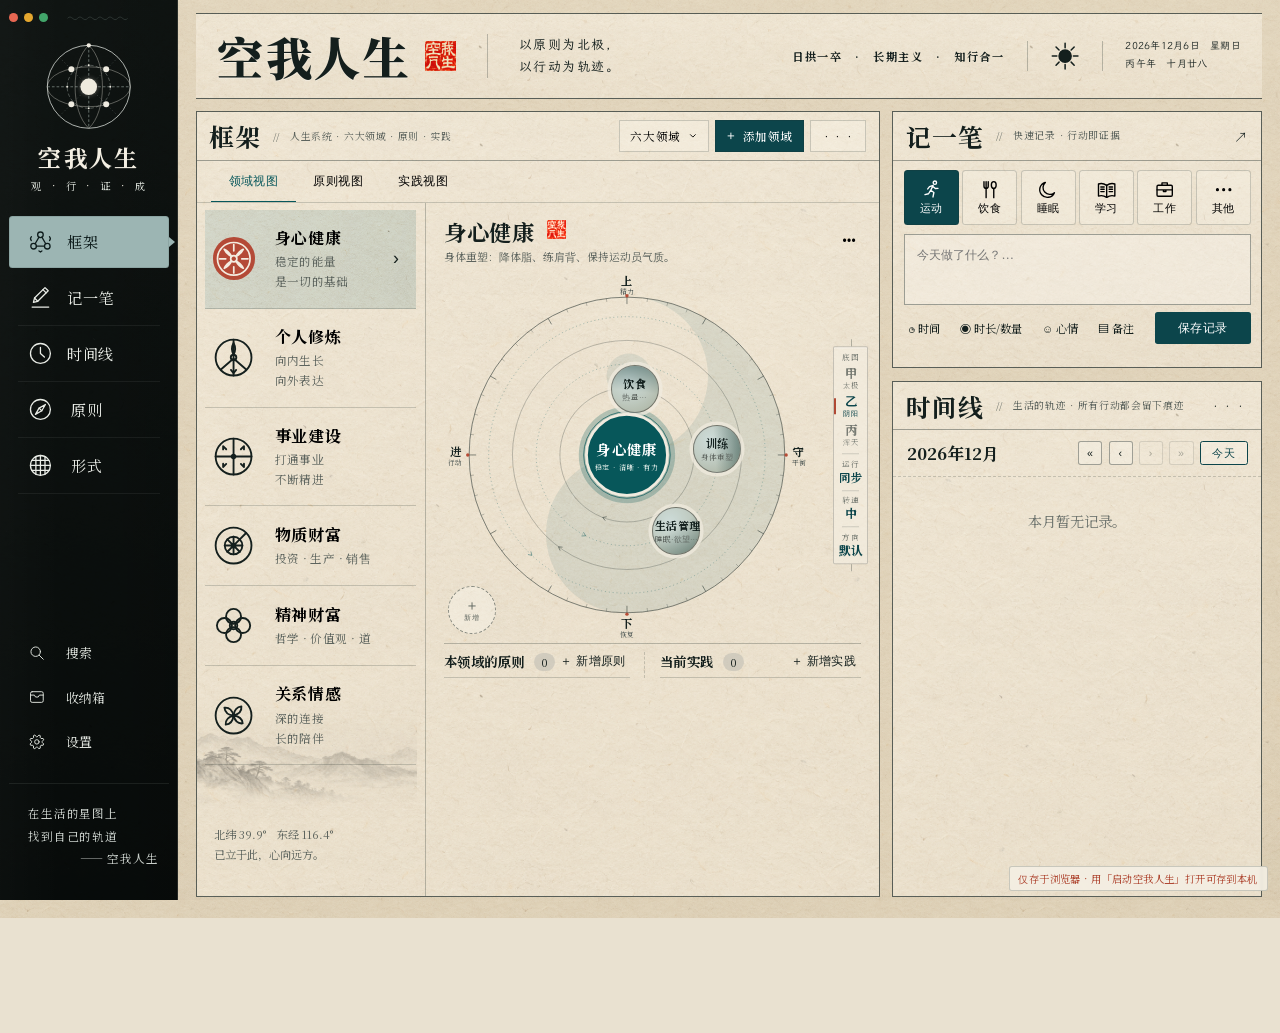
==== index.html @ 71cbc5db "Compass: precise drag (readout, fine mode, step snap, alignment magnet, keyboard nudge)" ====
<!doctype html><html lang="zh-CN"><head><meta charset="utf-8"><script>(function(){var d=document.documentElement,q=(location.search.match(/[?&]paper=([a-z]+)/)||[])[1],v;try{v=q||localStorage.getItem("kongwo-paper")}catch(e){}d.dataset.paper=v||"warm";d.classList.add("compass-boot");setTimeout(function(){d.classList.remove("compass-boot")},3000)})()</script><meta name="viewport" content="width=device-width,initial-scale=1"><title>空我人生</title><link rel="icon" type="image/png" sizes="256x256" href="assets/visual/favicon.png"><link rel="icon" type="image/png" sizes="32x32" href="assets/visual/favicon-32.png">
<link rel="icon" type="image/png" sizes="48x48" href="assets/visual/favicon-48.png"><link rel="apple-touch-icon" sizes="180x180" href="assets/visual/favicon-180.png"><link rel="stylesheet" href="assets/style.css?v=20261016f"><link rel="stylesheet" href="assets/interactions.css?v=20261016f"><link rel="stylesheet" href="assets/asset-theme.css?v=20261016f"><link rel="stylesheet" href="assets/polish.css?v=20261016f"><link rel="stylesheet" href="assets/cards.css?v=20261016f"><link rel="stylesheet" href="assets/orbit.css?v=20261017l"></head><body>
<aside class="sidebar">
  <div class="traffic"><i></i><i></i><i></i><svg class="top-knot" viewBox="0 0 90 12" aria-hidden="true"><path d="M2 6c5-6 8 6 13 0s8 6 13 0 8 6 13 0 8 6 13 0 8 6 13 0 8 6 13 0"/></svg></div>
  <svg class="brand-orbit" viewBox="0 0 120 120" aria-label="空我人生星图"><circle class="outer" cx="60" cy="60" r="50"/><path class="axes" d="M60 10v100M10 60h100"/><path class="spokes" d="M24.6 24.6l70.8 70.8M95.4 24.6l-70.8 70.8"/><path class="lens" d="M60 10C38 30 38 90 60 110M60 10c22 20 22 80 0 100"/><ellipse class="lens" cx="60" cy="60" rx="50" ry="24"/><circle class="orbit-mid" cx="60" cy="60" r="26"/><g class="stars"><circle cx="60" cy="10" r="2.6"/><circle cx="39" cy="39" r="3.6"/><circle cx="81" cy="39" r="3.6"/><circle cx="39" cy="81" r="3.6"/><circle cx="81" cy="81" r="3.6"/><circle cx="60" cy="34" r="1.1"/><circle cx="60" cy="86" r="1.1"/><circle cx="34" cy="60" r="1.1"/><circle cx="86" cy="60" r="1.1"/></g><circle class="core" cx="60" cy="60" r="10"/></svg><h1>空我人生</h1><p class="brand-sub"><span>观</span><i>·</i><span>行</span><i>·</i><span>证</span><i>·</i><span>成</span></p>
  <nav><button class="on" data-jump="framework"><b>☼</b>框架</button><button data-jump="log"><b>〆</b>记一笔</button><button data-jump="timeline"><b>◷</b>时间线</button><button data-jump="principles"><b>◈</b>原则</button><button data-jump="practices"><b>⊕</b>形式</button></nav>
  <div class="side-tools"><button>搜索</button><button>收纳箱</button><button>设置</button></div>
  <svg class="mountains" viewBox="0 0 180 90" aria-hidden="true"><path d="M4 74 24 52l10 10 25-40 18 29 9-11 18 26 11-10 21 18M0 78c28-9 50-8 79-2s58-4 101-1"/><path d="m47 41 12-19 6 10m45 33 5-9 8 10"/></svg>
  <blockquote>在生活的星图上<br>找到自己的轨道<br><span>—— 空我人生</span></blockquote>
</aside>
<div class="app">
  <header class="masthead"><div class="title"><span class="title-text">空我人生</span><span class="seal" aria-label="空我人生印章">人生<br>空我</span></div><div class="motto">以原则为北极，<br>以行动为轨迹。</div><div class="credo">日拱一卒　·　长期主义　·　知行合一</div><div class="sun" role="button" tabindex="0" aria-label="切换纸面" title="切换纸面"><svg viewBox="0 0 40 40" aria-hidden="true"><circle cx="20" cy="20" r="8"/><path d="M20 3v6M20 31v6M3 20h6M31 20h6M8 8l4 4M28 28l4 4M32 8l-4 4M12 28l-4 4"/></svg></div><div class="calendar" id="calendar"></div></header>
  <div class="workspace">
    <main class="framework panel" id="framework">
      <header class="panel-title"><h2>框架</h2><span>//　人生系统 · 六大领域 · 原则 · 实践</span><div class="panel-actions"><button><span id="domainFilter">六大领域</span><svg class="line-icon caret-icon" viewBox="0 0 24 24" aria-hidden="true"><path d="m6 9 6 6 6-6"/></svg></button><button class="primary"><svg class="line-icon plus-icon" viewBox="0 0 24 24" aria-hidden="true"><path d="M12 5v14M5 12h14"/></svg>添加领域</button><button>•••</button></div></header>
      <div class="tabs"><button class="on">领域视图</button><button data-tab="principles">原则视图</button><button data-tab="practices">实践视图</button></div>
      <div class="framework-body">
        <aside class="domains" id="domains"></aside>
        <section class="domain-detail"><div class="domain-heading"><div><h3 id="domainTitle">身心健康 <span class="seal seal-inline" aria-label="空我人生印章"></span></h3><p id="domainDesc">保持身心的稳定与活力，成为长期行动的基础。</p></div><button>•••</button></div>
          <div class="life-map" id="lifeMap"><svg class="instrument-lines" viewBox="0 0 435 435" aria-hidden="true"><g class="rings"><path class="outer" d="M234.5 30.27A188 188 0 0 1 234.5 404.73M200.5 404.73A188 188 0 0 1 200.5 30.27"/><circle class="dot-ring" cx="217.5" cy="217.5" r="156"/><circle class="node-ring" cx="217.5" cy="217.5" r="119"/><circle class="inner-dots" cx="217.5" cy="217.5" r="79"/></g><g class="guides"><path class="diag" d="M422.3 74.1L340.4 131.5M12.7 74.1L94.6 131.5M12.7 360.9L94.6 303.5M422.3 360.9L340.4 303.5"/><path class="frame" d="M27.5 140.5H67.5M367.5 140.5H407.5M27.5 294.5H67.5M367.5 294.5H407.5M27.5 111.5V323.5M407.5 111.5V323.5"/><path class="axis-h" d="M29.5 217.5H142.5M292.5 217.5H405.5"/><path class="axis-v" d="M217.5 -4.5V17.5M217.5 417.5V439.5M217.5 53.5V63.5M217.5 371.5V381.5M217.5 133.5V142.5M217.5 292.5V301.5"/><path class="spoke" d="M281.6 180.5L290.2 175.5M153.4 180.5L144.8 175.5M153.4 254.5L144.8 259.5M281.6 254.5L290.2 259.5"/></g><g class="marks"><path d="M217.5 53.3l3.2 3.2 -3.2 3.2 -3.2 -3.2Z"/><path d="M217.5 375.3l3.2 3.2 -3.2 3.2 -3.2 -3.2Z"/><path d="M133.5 213.9l3.6 3.6 -3.6 3.6 -3.6 -3.6Z"/><path d="M301.5 213.9l3.6 3.6 -3.6 3.6 -3.6 -3.6Z"/><circle cx="49.5" cy="217.5" r="2.1"/><circle cx="385.5" cy="217.5" r="2.1"/><circle cx="217.5" cy="133.5" r="1.9"/><circle cx="217.5" cy="301.5" r="1.9"/><circle cx="291.1" cy="175.0" r="1.8"/><circle cx="143.9" cy="175.0" r="1.8"/><circle cx="143.9" cy="260.0" r="1.8"/><circle cx="291.1" cy="260.0" r="1.8"/></g><g class="marks-light"><path d="M217.5 142.9l3.6 3.6 -3.6 3.6 -3.6 -3.6Z"/><path d="M217.5 284.9l3.6 3.6 -3.6 3.6 -3.6 -3.6Z"/><path d="M146.5 213.9l3.6 3.6 -3.6 3.6 -3.6 -3.6Z"/><path d="M288.5 213.9l3.6 3.6 -3.6 3.6 -3.6 -3.6Z"/></g><g class="marks-red"><circle cx="29.5" cy="217.5" r="2.7"/><circle cx="405.5" cy="217.5" r="2.7"/><circle cx="217.5" cy="64.5" r="2.4"/><circle cx="217.5" cy="370.5" r="2.4"/><circle cx="354.3" cy="121.7" r="2.7"/><circle cx="80.7" cy="121.7" r="2.7"/><circle cx="80.7" cy="313.3" r="2.7"/><circle cx="354.3" cy="313.3" r="2.7"/></g></svg><div class="map-center"><svg viewBox="0 0 200 92" aria-hidden="true"><path d="M103 6 87 26 58 62"/><path d="M103 6 120 27 148 58"/><path d="M87 26 93 20.5 98 26 103 20 108 26 113 20.5 120 27"/><path d="M92 34 84 45M97 41 88 53M101 48 93 58M95 27 89 35" opacity=".55"/><path d="M112 36 119 47M108 28 114 36" opacity=".4"/><path d="M48 38 28 62M48 38 68 62"/><path d="M41 48 45.5 44.5 50 48 54.5 44.5 59 48" opacity=".8"/><path d="M45 52 36 62" opacity=".5"/><path d="M152 34 134 62M152 34 174 60"/><path d="M145 44 149.5 40.5 154 44 158.5 40.5 163 44" opacity=".8"/><path d="M158 48 167 58" opacity=".5"/><path d="M12 63c30-6 60-6 91-3s64 3 85-2" opacity=".85"/><path d="M30 72c35-4 105-4 140 0" opacity=".55"/><path d="M48 80c30-3 74-3 104 0" opacity=".35"/></svg><b id="mapCenter">身心健康</b><small>稳定 · 清晰 · 有力</small></div><i class="dir north">上<small>精力</small></i><i class="dir east">守<small>平衡</small></i><i class="dir south">下<small>恢复</small></i><i class="dir west">进<small>行动</small></i><div id="mapNodes"></div></div>
          <div class="lists"><section id="principles"><header><h4>本领域的原则 <i>3</i></h4><button>＋ 新增原则</button></header><ol id="principleList"></ol></section><section id="practices"><header><h4>当前实践 <i>4</i></h4><button>＋ 新增实践</button></header><ol id="practiceList"></ol></section></div>
        </section>
      </div>
    </main>
    <aside class="rightcol">
      <section class="quick panel" id="log"><header class="panel-title"><h2>记一笔</h2><span>//　快速记录 · 行动即证据</span><button>↗</button></header><div class="activity-picks" id="activityPicks"></div><textarea id="quickText" placeholder="今天做了什么？…"></textarea><div class="meta-row"><span>◷ 时间</span><span>◉ 时长/数量</span><span>☺ 心情</span><span>▤ 备注</span><button id="saveRecord">保存记录</button></div><div class="saved" id="saved"></div></section>
      <section class="timeline panel" id="timeline"><header class="panel-title"><h2>时间线</h2><span>//　生活的轨迹 · 所有行动都会留下痕迹</span><button>•••</button></header><div class="month"><b></b><div class="month-nav"><button class="month-prev" title="上个月">«</button><button class="day-prev" title="前一天">‹</button><button class="day-next" title="后一天">›</button><button class="month-next" title="下个月">»</button><button class="month-today">今天</button></div></div><div class="timeline-list" id="timelineList"></div></section>
    </aside>
  </div>
</div><script src="assets/local-store.js?v=20261016f"></script><script src="assets/framework-seed.js?v=20261016f"></script><script src="assets/app.js?v=20261017h"></script><script src="assets/cards.js?v=20261016f"></script><script src="assets/orbit.js?v=20261017l"></script></body></html>
---- assets/style.css ----
:root{--paper:#f1ede2;--ink:#12201f;--muted:#6e746e;--line:rgba(18,32,31,.25);--teal:#07575b;--red:#b64c37;--side:#101b1b;--serif:"Songti SC","STSong","SimSun",serif;--body:"FangSong","STFangsong","Noto Serif SC",serif;--ui:"PingFang SC","Microsoft YaHei",sans-serif}*{box-sizing:border-box}html{background:var(--paper);scroll-behavior:smooth}body{margin:0;color:var(--ink);font-family:var(--body);background-color:var(--paper);background-image:radial-gradient(rgba(25,38,35,.13) .5px,transparent .7px);background-size:5px 5px}body:after{content:"";position:fixed;inset:0;pointer-events:none;opacity:.12;background:url("data:image/svg+xml,%3Csvg xmlns='http://www.w3.org/2000/svg' width='120' height='120'%3E%3Cfilter id='n'%3E%3CfeTurbulence baseFrequency='.85' numOctaves='3'/%3E%3C/filter%3E%3Crect width='100%25' height='100%25' filter='url(%23n)' opacity='.2'/%3E%3C/svg%3E")}.sidebar{position:fixed;inset:0 auto 0 0;width:200px;background:var(--side);color:#f4efe3;padding:12px 10px;z-index:10}.traffic{display:flex;gap:8px;align-items:center;height:22px}.traffic i{width:12px;height:12px;border-radius:50%;background:#e76752}.traffic i:nth-child(2){background:#e5a72f}.traffic i:nth-child(3){background:#42a56a}.traffic span{margin-left:12px;color:#53615e}.brand-orbit{width:108px;height:108px;border:1px solid #bec7c2;border-radius:50%;margin:18px auto 8px;position:relative;background:repeating-radial-gradient(circle,transparent 0 16px,rgba(255,255,255,.2) 17px 18px)}.brand-orbit:before,.brand-orbit:after{content:"";position:absolute;background:#aeb9b4}.brand-orbit:before{width:1px;top:-7px;bottom:-7px;left:50%}.brand-orbit:after{height:1px;left:-7px;right:-7px;top:50%}.brand-orbit span{position:absolute;width:12px;height:12px;border-radius:50%;background:#f1ede2;left:48px;top:48px}.sidebar h1{text-align:center;margin:9px 0 0;font:600 26px var(--serif);letter-spacing:.12em}.brand-sub{text-align:center;margin:3px 0 26px;color:#b9c2be;letter-spacing:.35em}.sidebar nav button,.side-tools button{width:100%;border:0;color:#e1e6e2;background:transparent;text-align:left;font:14px var(--ui);padding:13px 20px;display:flex;align-items:center;gap:15px}.sidebar nav button b{font-size:23px;font-weight:400}.sidebar nav button.on{color:#10201f;background:#cbdeda;border-left:3px solid var(--red)}.side-tools{margin-top:18px;border-top:1px solid rgba(255,255,255,.1);padding-top:12px}.side-tools button{padding:9px 20px;color:#ccd3cf}.mountains{position:absolute;left:13px;bottom:77px;width:174px;stroke:#71807b;stroke-width:1;fill:none;opacity:.52}.sidebar blockquote{position:absolute;bottom:13px;left:28px;margin:0;font-size:11px;line-height:1.8;color:#a9b5b0;letter-spacing:.1em}.sidebar blockquote span{display:block;text-align:right}.app{margin-left:200px;padding:15px 18px}.masthead{height:96px;border:1px solid var(--line);border-width:1px 0;display:flex;align-items:center;padding:0 24px}.title{font:600 52px var(--serif);letter-spacing:.07em;white-space:nowrap}.seal,.mini-seal{display:inline-block;border:2px solid var(--red);color:var(--red);font:9px/1.05 var(--serif);padding:4px;vertical-align:10px;letter-spacing:0}.motto{margin-left:35px;padding-left:35px;border-left:1px solid var(--line);font-size:15px;line-height:1.65;letter-spacing:.1em}.credo{margin-left:auto;font-size:13px;letter-spacing:.12em}.sun{font-size:30px;margin:0 25px;padding:0 25px;border-left:1px solid var(--line);border-right:1px solid var(--line)}.calendar{font-size:11px;line-height:1.8}.workspace{display:grid;grid-template-columns:minmax(650px,2.1fr) minmax(330px,.92fr);gap:14px;margin-top:14px}.panel{border:1px solid var(--line);background:rgba(247,243,233,.54)}.panel-title{height:55px;padding:8px 14px;display:flex;align-items:center;border-bottom:1px solid var(--line)}.panel-title h2{margin:0;font:600 28px var(--serif)}.panel-title span{margin-left:13px;font-size:11px;color:var(--muted);letter-spacing:.07em}.panel-actions{margin-left:auto;display:flex;gap:7px}.panel button{font-family:var(--ui);cursor:pointer}.panel-actions button,.panel-title>button{padding:8px 11px;border:1px solid var(--line);background:transparent}.panel-actions .primary{background:var(--teal);color:white}.tabs{height:47px;border-bottom:1px solid var(--line);display:flex;align-items:end;padding-left:16px}.tabs button{padding:12px 20px;border:0;border-bottom:2px solid transparent;background:transparent}.tabs button.on{color:var(--teal);border-color:var(--teal)}.framework-body{display:grid;grid-template-columns:245px 1fr;min-height:780px}.domains{border-right:1px solid var(--line);padding:6px 10px;position:relative}.domain{width:100%;display:grid;grid-template-columns:47px 1fr 15px;gap:9px;align-items:center;padding:13px 6px;border:0;border-bottom:1px solid var(--line);background:transparent;text-align:left}.domain:hover{background:rgba(7,87,91,.05)}.domain.on{background:#d4e3df}.domain>span{width:43px;height:43px;border:1px solid var(--ink);border-radius:50%;display:grid;place-items:center;font-size:22px}.domain.on>span{background:var(--red);color:white;border-color:var(--red)}.domain b{display:block;font:600 17px var(--body)}.domain small{display:block;margin-top:2px;color:var(--muted);line-height:1.35}.domain em{font-size:22px;font-style:normal}.domain-mountain{position:absolute;left:10px;bottom:55px;width:220px;fill:none;stroke:#81908a;stroke-width:1;opacity:.38}.coordinates{position:absolute;bottom:10px;left:18px;color:var(--muted);font-size:10px;line-height:1.7}.domain-detail{padding:13px 20px}.domain-heading{display:flex;justify-content:space-between}.domain-heading h3{margin:0;font:600 25px var(--serif)}.domain-heading p{margin:3px 0;color:var(--muted);font-size:12px}.domain-heading>button{border:0;background:transparent}.life-map{width:min(435px,90%);aspect-ratio:1;margin:5px auto;position:relative}.ring{position:absolute;left:50%;top:50%;transform:translate(-50%,-50%);border:1px solid var(--line);border-radius:50%}.r1{width:40%;height:40%}.r2{width:67%;height:67%}.r3{width:91%;height:91%}.cross{position:absolute;left:50%;top:50%;transform:translate(-50%,-50%);background:var(--line)}.cross.x{width:105%;height:1px}.cross.y{height:105%;width:1px}.map-center{position:absolute;left:33%;top:33%;width:34%;height:34%;border-radius:50%;background:var(--teal);color:white;display:flex;flex-direction:column;align-items:center;justify-content:center;box-shadow:0 0 0 5px var(--paper),0 0 0 6px var(--teal)}.map-center svg{width:70%;height:34px;stroke:#e7e1d5;fill:none}.map-center b{font-size:17px}.map-center small{font-size:9px}.map-node{position:absolute;width:76px;height:76px;margin:-38px;border:1px solid var(--ink);border-radius:50%;background:var(--paper);z-index:2}.map-node b,.map-node small{display:block}.map-node small{font-size:9px;color:var(--muted)}.n0{left:50%;top:17%}.n1{left:82%;top:50%}.n2{left:50%;top:83%}.n3{left:18%;top:50%}.n4{left:27%;top:27%}.n5{left:73%;top:73%}.dir{position:absolute;font-style:normal;font-size:11px;text-align:center}.dir small{display:block;font-size:8px;color:var(--muted)}.north{left:49%;top:1%}.east{right:0;top:48%}.south{left:49%;bottom:0}.west{left:0;top:48%}.lists{display:grid;grid-template-columns:1fr 1fr;gap:20px;border-top:1px solid var(--line);padding-top:9px}.lists section header{display:flex;justify-content:space-between;border-bottom:1px solid var(--line);padding-bottom:7px}.lists h4{margin:0;font-size:13px}.lists h4 i{font:normal 10px var(--ui);background:#ded9cd;border-radius:50%;padding:3px 6px}.lists header button{border:0;background:transparent;color:var(--teal);font-size:10px}.lists ol{list-style:none;margin:0;padding:0}.lists li{display:grid;grid-template-columns:24px 1fr 18px;gap:7px;padding:7px 0;border-bottom:1px dotted var(--line)}.lists li>span{width:20px;height:20px;border-radius:50%;background:var(--teal);color:white;display:grid;place-items:center;font:9px var(--ui)}.lists li b{font-size:11px}.lists li small{display:block;color:var(--muted);font-size:9px}.lists li em{font-style:normal;color:var(--muted)}.lists label input{display:none}.lists label i{display:block;width:19px;height:19px;border:1px solid var(--ink)}.lists label input:checked+i{background:var(--teal)}.lists label input:checked+i:after{content:'✓';display:block;color:white;text-align:center;font:12px var(--ui)}.rightcol{display:grid;grid-template-rows:auto 1fr;gap:14px}.quick{padding-bottom:12px}.activity-picks{display:grid;grid-template-columns:repeat(6,1fr);padding:10px 12px;gap:4px}.activity-picks button{height:58px;border:1px solid var(--line);background:transparent}.activity-picks button b,.activity-picks button span{display:block}.activity-picks button b{font-size:20px}.activity-picks button span{font-size:11px}.activity-picks button.on{background:var(--teal);color:white}.quick textarea{display:block;width:calc(100% - 24px);height:76px;margin:0 12px;padding:12px;border:1px solid var(--line);background:transparent;resize:none;font-family:var(--body)}.meta-row{display:flex;align-items:center;gap:10px;padding:8px 12px 0;font-size:10px}.meta-row button{margin-left:auto;padding:10px 18px;border:0;background:var(--teal);color:white}.saved{text-align:right;padding:3px 14px;color:var(--teal);font-size:10px;height:14px}.month{display:flex;justify-content:space-between;padding:13px 15px;border-bottom:1px solid var(--line)}.month b{font-size:18px}.month span{font-size:11px}.timeline-list{padding:3px 12px}.timeline-list article{display:grid;grid-template-columns:55px 14px 28px 1fr 20px;gap:6px;align-items:start;min-height:61px;position:relative}.timeline-list time b,.timeline-list time small{display:block}.timeline-list time{font-size:10px;padding-top:10px}.timeline-list article>i{width:7px;height:7px;border-radius:50%;background:var(--teal);margin-top:15px;position:relative}.timeline-list article>i:after{content:"";position:absolute;left:3px;top:7px;width:1px;height:54px;background:var(--teal)}.timeline-list article:last-child>i:after{display:none}.evt-icon{margin-top:7px;border:1px solid var(--line);padding:5px;text-align:center}.timeline-list article div{padding-top:8px}.timeline-list article div b{font-size:11px}.timeline-list article p{margin:3px 0;color:var(--muted);font-size:9px}.timeline-list article>button{border:0;background:transparent;margin-top:8px}.mini-seal{font-size:8px;vertical-align:4px;padding:3px}
@media(max-width:1100px){.masthead .credo,.masthead .sun{display:none}.workspace{grid-template-columns:1fr}.rightcol{grid-template-columns:1fr 1fr;grid-template-rows:auto}}
@media(max-width:760px){.sidebar{left:8px;right:8px;top:auto;bottom:7px;width:auto;height:63px;display:flex;padding:5px}.sidebar>*:not(nav){display:none}.sidebar nav{display:flex;width:100%}.sidebar nav button{display:none}.sidebar nav button:nth-child(-n+3){display:flex;flex:1;justify-content:center;flex-direction:column;gap:1px;padding:3px;border-left:0;border-bottom:3px solid transparent}.sidebar nav button.on{border-bottom-color:var(--red)}.sidebar nav button b{font-size:16px}.app{margin:0;padding:8px 10px 82px}.masthead{height:72px;padding:0 8px}.title{font-size:35px}.motto,.calendar{display:none}.workspace{display:block}.framework-body{display:block}.domains{display:flex;overflow:auto;border-right:0;border-bottom:1px solid var(--line);padding:6px}.domain{min-width:150px;grid-template-columns:36px 1fr}.domain>span{width:32px;height:32px}.domain em,.domain-mountain,.coordinates{display:none}.domain-detail{padding:12px}.life-map{width:min(360px,94%)}.map-node{width:62px;height:62px;margin:-31px;font-size:10px}.lists{grid-template-columns:1fr}.rightcol{display:block}.rightcol .panel{margin-top:12px}.activity-picks{grid-template-columns:repeat(3,1fr)}.panel-actions{display:none}.panel-title span{display:none}}
@media(prefers-reduced-motion:reduce){*{scroll-behavior:auto!important;transition:none!important}}

/* Desktop-only fidelity mode. Narrow panels scroll; they never become mobile UI. */
html,body{min-width:1440px}
.sidebar{display:block;position:fixed;inset:0 auto 0 0;width:200px;height:auto;padding:12px 10px}
.sidebar>*:not(nav){display:block}.sidebar .traffic{display:flex}.sidebar nav{display:block;width:auto}.sidebar nav button,.sidebar nav button:nth-child(-n+3){display:flex;width:100%;justify-content:flex-start;flex-direction:row;gap:15px;padding:13px 20px;border-left:0;border-bottom:0}.sidebar nav button.on{border-left:3px solid var(--red);border-bottom:0}.sidebar nav button b{font-size:23px}.sidebar .side-tools{display:block}
.app{margin-left:200px;padding:15px 18px 24px}.masthead{height:96px;padding:0 24px}.title{font-size:52px}.motto,.calendar,.credo,.sun{display:block}.workspace{display:grid;grid-template-columns:minmax(650px,2.1fr) minmax(330px,.92fr);gap:14px}.framework-body{display:grid;grid-template-columns:245px 1fr}.domains{display:block;overflow:visible;border-right:1px solid var(--line);border-bottom:0;padding:6px 10px}.domain{min-width:0;width:100%;grid-template-columns:47px 1fr 15px;padding:13px 6px}.domain>span{width:43px;height:43px}.domain em,.domain-mountain,.coordinates{display:block}.domain-detail{padding:13px 20px}.life-map{width:min(435px,90%)}.map-node{width:76px;height:76px;margin:-38px;font-size:inherit}.lists{grid-template-columns:1fr 1fr}.rightcol{display:grid;grid-template-columns:none;grid-template-rows:auto 1fr}.rightcol .panel{margin-top:0}.activity-picks{grid-template-columns:repeat(6,1fr)}.panel-actions{display:flex}.panel-title span{display:inline}.sidebar blockquote,.sidebar .mountains{display:block}
---- assets/interactions.css ----
.line-icon{width:22px;height:22px;fill:none;stroke:currentColor;stroke-width:1.55;stroke-linecap:round;stroke-linejoin:round;display:block}.domain .line-icon{width:25px;height:25px}.activity-picks .line-icon{margin:auto}.evt-icon .line-icon{width:17px;height:17px}.event-more .line-icon{width:16px;height:16px}.side-tools .line-icon{width:17px;height:17px;flex:none}.meta-row span{cursor:pointer;padding:4px 5px;border:1px solid transparent}.meta-row span.selected{color:var(--teal);border-color:var(--teal);background:#d5e4df}.panel button:hover,.sidebar button:hover{filter:brightness(.94)}.panel button:active,.sidebar button:active{transform:translateY(1px)}
#toast{position:fixed;left:50%;bottom:28px;z-index:200;transform:translate(-50%,15px);padding:10px 18px;background:var(--side);color:white;font:12px var(--ui);opacity:0;pointer-events:none;transition:.2s}#toast.show{opacity:1;transform:translate(-50%,0)}
#modal{position:fixed;inset:0;z-index:190;display:none;place-items:center;background:rgba(10,20,19,.48)}#modal.open{display:grid}.modal-card{width:380px;background:var(--paper);border:1px solid var(--ink);box-shadow:8px 8px 0 rgba(0,0,0,.18)}.modal-card header,.modal-card footer{display:flex;align-items:center;justify-content:space-between;padding:12px 14px;border-bottom:1px solid var(--line)}.modal-card footer{border:0;border-top:1px solid var(--line);justify-content:flex-end;gap:8px}.modal-card button{padding:7px 13px;border:1px solid var(--line);background:transparent}.modal-card .primary{background:var(--teal);color:white}.modal-body{padding:17px}.modal-input{width:100%;padding:10px;border:1px solid var(--line);background:rgba(255,255,255,.35);font-family:var(--body);margin-bottom:8px}.modal-body textarea{height:80px}.setting{display:block;padding:7px}.empty-state{text-align:center;color:var(--muted);padding:20px}
.pop-menu{position:fixed;z-index:180;width:140px;padding:5px;background:var(--paper);border:1px solid var(--ink);box-shadow:4px 4px 0 rgba(0,0,0,.12)}.pop-menu button{width:100%;padding:8px 10px;border:0;background:transparent;text-align:left;font-family:var(--ui)}.pop-menu button:hover{background:#d5e4df}.quick.expanded{position:fixed;z-index:150;inset:80px 80px auto 280px;background:var(--paper);box-shadow:0 0 0 9999px rgba(10,20,19,.45)}
.sidebar .traffic{height:18px;gap:7px}.traffic i{width:10px;height:10px}.top-knot{width:78px;height:12px;margin-left:13px;fill:none;stroke:#71807b;stroke-width:.75;opacity:.52}.sidebar .brand-orbit{display:block;width:118px;height:118px;margin:16px auto 5px;border:0;border-radius:0;background:none;overflow:visible;stroke:#c7cfca;stroke-width:.75;fill:none}.sidebar .brand-orbit:before,.sidebar .brand-orbit:after{display:none}.brand-orbit .outer{stroke-width:1}.brand-orbit .axes{stroke:#93a09b;stroke-width:.6}.brand-orbit .web{stroke:#aeb8b3;stroke-width:.55}.brand-orbit .stars{fill:#d9ded9;stroke:none}.brand-orbit .core{fill:#f2eee2;stroke:none}.sidebar h1{font-size:24px;line-height:1;margin:8px 0 0;letter-spacing:.1em;white-space:nowrap}.sidebar .brand-sub{display:flex!important;align-items:center;justify-content:center;gap:11px;margin:8px 0 23px;white-space:nowrap;letter-spacing:.18em;font-size:11px}.brand-sub i{font-style:normal;color:#f0ece0}.brand-sub span{display:inline-block}
---- assets/asset-theme.css ----
@font-face{font-family:"LXGW WenKai Local";src:url("fonts/LXGWWenKai-Regular.ttf") format("truetype");font-style:normal;font-weight:400;font-display:swap}
:root{
  --paper-image:url("visual/xuan-paper.png");
  --paper-base:#f0ebdf;--paper-raised:rgba(249,246,238,.78);--paper-soft:rgba(235,229,215,.4);
  --ink-primary:#14211f;--ink-secondary:#626964;--ink-faint:#898c85;
  --rule-page:rgba(20,33,31,.68);--rule-panel:rgba(25,39,36,.38);--rule-content:rgba(31,45,42,.2);--rule-ghost:rgba(31,45,42,.11);
  --rule:var(--rule-content);--rule-strong:var(--rule-panel);
  --deep-teal:#07575a;--deep-teal-hover:#0b6769;--cinnabar:#b64b35;
  --font-brand:"Noto Serif SC","Source Han Serif SC","Songti SC","STSong","SimSun",serif;
  --font-reading:"Noto Sans SC","Source Han Sans SC","Microsoft YaHei","PingFang SC",sans-serif;
  --font-control:"Noto Sans SC","Source Han Sans SC","Microsoft YaHei","PingFang SC",sans-serif;
  --space-1:4px;--space-2:8px;--space-3:12px;--space-4:16px;--space-5:24px;
  --hairline:1px;--material-low:.34;--material-mid:.62;--material-high:.82;
}
html,body{background-color:var(--paper-base)}
body{color:var(--ink-primary);font-family:var(--font-reading);font-weight:400;background-image:linear-gradient(rgba(248,245,237,.42),rgba(238,232,219,.34)),var(--paper-image);background-size:auto,610px 610px;background-blend-mode:normal,multiply}
body:after{display:none}
.sidebar{display:flex;flex-direction:column;isolation:isolate;overflow-x:hidden;overflow-y:auto;background-color:#0c1a19;background-image:linear-gradient(180deg,rgba(5,20,19,.78),rgba(4,16,15,.9)),var(--paper-image);background-size:auto,520px 520px;background-blend-mode:multiply,soft-light;box-shadow:inset -1px 0 rgba(232,226,211,.16)}
.sidebar:before{content:"";position:absolute;z-index:0;inset:0;pointer-events:none;background:var(--paper-image) center top/360px 360px repeat;filter:grayscale(1) invert(1) contrast(1.72) brightness(.72);mix-blend-mode:screen;opacity:.31}
.sidebar:after{content:"";position:absolute;z-index:0;inset:0;pointer-events:none;background:linear-gradient(90deg,rgba(255,255,255,.025),transparent 34%,rgba(0,0,0,.08));opacity:.8}
.sidebar>*{position:relative;z-index:1}
.sidebar .traffic{flex:0 0 auto;height:clamp(14px,1.8vh,18px)}
.sidebar .brand-orbit{flex:0 0 auto;width:clamp(72px,11vh,112px);height:clamp(72px,11vh,112px);margin-top:clamp(7px,1.7vh,17px);margin-bottom:clamp(3px,.7vh,7px);background:none;filter:none;mix-blend-mode:normal;opacity:1;stroke:#b9c5bf;stroke-width:.7;fill:none}
.sidebar .brand-orbit .outer{stroke:#d3d9d3;stroke-width:.9}
.sidebar .brand-orbit .orbit-mid{stroke:rgba(198,208,202,.62);stroke-width:.62}
.sidebar .brand-orbit .orbit-inner{stroke:rgba(198,208,202,.48);stroke-width:.58}
.sidebar .brand-orbit .axes{stroke:#aab8b2;stroke-width:.62}
.sidebar .brand-orbit .spokes{stroke:rgba(168,183,176,.5);stroke-width:.5;stroke-dasharray:1.5 2.5}
.sidebar .brand-orbit .web{stroke:rgba(215,221,216,.72);stroke-width:.58}
.sidebar .brand-orbit .stars{fill:#e5e7df;stroke:none}
.sidebar .brand-orbit .core-halo{fill:none;stroke:rgba(227,230,223,.55);stroke-width:.7}
.sidebar .brand-orbit .core{fill:#eeeade;stroke:none}
.sidebar h1{flex:0 0 auto;margin-top:clamp(4px,.8vh,8px);font-family:var(--font-brand);font-size:clamp(18px,2.35vh,24px);font-weight:700;letter-spacing:.13em;text-shadow:0 1px rgba(255,255,255,.08)}
.sidebar .brand-sub{flex:0 0 auto;margin-top:clamp(4px,.8vh,8px);margin-bottom:clamp(10px,2.25vh,23px);font-family:"LXGW WenKai Local","LXGW WenKai","霞鹜文楷",cursive;font-size:clamp(9px,1.08vh,11px);font-weight:400}
.sidebar nav{flex:0 0 auto}
.sidebar nav button{position:relative;min-height:0;padding:clamp(7px,1.18vh,12px) clamp(14px,2vh,20px)!important;border-radius:0;font-family:var(--font-brand);font-size:clamp(12px,1.46vh,15px);font-weight:600;letter-spacing:.035em}
.sidebar nav button .line-icon{width:clamp(17px,2.15vh,22px);height:clamp(17px,2.15vh,22px)}
.sidebar nav button.on{border-left:0!important;border-radius:6px 2px 2px 6px;color:#10201f;background-color:#bfd4d1;background-image:linear-gradient(rgba(213,229,225,.28),rgba(176,203,198,.12)),var(--paper-image);background-size:auto,235px 235px;background-blend-mode:normal,multiply;box-shadow:inset 0 0 0 1px rgba(20,45,42,.12)}
.sidebar nav button.on:after{content:"";position:absolute;right:-9px;top:50%;transform:translateY(-50%);width:0;height:0;border-top:8px solid transparent;border-bottom:8px solid transparent;border-left:9px solid #aec7c3}
.sidebar .side-tools{flex:0 0 auto;margin-top:clamp(7px,1.7vh,18px);padding-top:clamp(6px,1.15vh,12px)}
.sidebar .side-tools button{padding:clamp(5px,.88vh,9px) clamp(14px,2vh,20px);font-family:"LXGW WenKai Local","LXGW WenKai","霞鹜文楷",cursive;font-size:clamp(11px,1.36vh,14px);letter-spacing:.025em}
.sidebar .side-tools .line-icon{width:clamp(14px,1.65vh,17px);height:clamp(14px,1.65vh,17px)}
.sidebar .mountains{position:absolute;width:202px;height:clamp(58px,10.2vh,104px);left:-1px;bottom:clamp(50px,8vh,82px);background-image:url("visual/mountain-panorama.png");background-size:312px auto;background-position:center bottom;background-repeat:no-repeat;filter:grayscale(1) invert(1) contrast(2.65) brightness(.86);mix-blend-mode:screen;opacity:.48;mask-image:linear-gradient(to bottom,transparent 0,#000 23%,#000 72%,transparent 100%)}
.sidebar .mountains>*{opacity:0}
.sidebar blockquote{position:relative;margin:auto 0 0;padding:clamp(8px,1.4vh,14px) 12px clamp(8px,1.7vh,17px) clamp(17px,2.7vh,28px);left:auto;bottom:auto;font-family:"LXGW WenKai Local","LXGW WenKai","霞鹜文楷",cursive;font-size:clamp(8px,1.08vh,11px);line-height:1.85;letter-spacing:.1em;color:rgba(218,224,217,.72)}
@media(max-height:620px){.sidebar .top-knot{display:none}.sidebar .mountains{opacity:.25}.sidebar .brand-sub{margin-bottom:7px}.sidebar .side-tools{margin-top:5px}.sidebar blockquote{line-height:1.6}}
.app{padding-left:20px;padding-right:20px}
.masthead,.panel{background-color:var(--paper-raised);background-image:linear-gradient(rgba(255,255,255,.4),rgba(232,225,211,.27)),var(--paper-image);background-size:auto,690px;background-blend-mode:normal,multiply}
.masthead{border-color:var(--rule-page);font-family:var(--font-control);font-weight:400}
.panel{box-shadow:none;border-color:var(--rule-page)}
.framework-panel{background-color:rgba(246,242,232,.8)}
.quick,.timeline{background-color:rgba(250,247,239,.7)}
.seal{display:block;flex:0 0 34px;width:34px;height:34px;padding:0;border:0;color:transparent;font-size:0;line-height:0;vertical-align:initial;background:url("visual/seal-kongwo.png") center/176% no-repeat;mix-blend-mode:multiply;filter:saturate(.9) contrast(1.22);opacity:.88}
.mini-seal{border-color:rgba(182,75,53,.68);color:var(--cinnabar);background:rgba(182,75,53,.025)}
.title,.panel-title h2,.domain-heading h3{font-family:var(--font-brand);font-weight:700}
.title{display:flex;align-items:center;gap:15px;font-family:var(--font-brand);font-weight:800;letter-spacing:.075em;line-height:1}
.title-text{display:block;white-space:nowrap}
.motto,.credo,.calendar{font-family:"LXGW WenKai Local","LXGW WenKai","霞鹜文楷",cursive}
.motto{font-weight:400;letter-spacing:.11em}
.credo{font-weight:400;letter-spacing:.14em}
.calendar{font-weight:400;letter-spacing:.025em}
.sun{display:grid!important;place-items:center;color:var(--ink-primary)}
.sun svg{display:block;width:34px;height:34px;fill:currentColor;stroke:currentColor;stroke-width:2;stroke-linecap:round}
.panel-title h2{letter-spacing:.04em}
.domain-heading h3{font-weight:700;letter-spacing:.035em}
.domain b{font-family:var(--font-brand);font-weight:600;letter-spacing:.025em}
.domain small,.domain-heading p,.panel-title span,.timeline-list article p,.lists li small{font-family:var(--font-reading);font-weight:300}
.calendar,.month,.timeline-list time{font-variant-numeric:tabular-nums lining-nums}
.panel-title span,.domain-heading p,.domain small,.lists li small,.timeline-list article p{color:var(--ink-secondary)}
.panel-title{border-color:var(--rule-panel)}
.tabs,.domain,.lists section header,.lists li,.month{border-color:var(--rule-content)}
.panel-actions button,.panel-title>button,.activity-picks button,.quick textarea{border-color:var(--rule);background-color:rgba(250,247,238,.28)}
.panel-actions .primary,.meta-row button{background:var(--deep-teal)}
.panel-actions .primary:hover,.meta-row button:hover{background:var(--deep-teal-hover)}
.domain.on{background-color:rgba(198,219,213,.54);background-image:linear-gradient(100deg,rgba(255,255,255,.18),transparent),var(--paper-image);background-size:auto,400px;background-blend-mode:soft-light,multiply}
.domain.on>span{background:var(--cinnabar)}
.domain-mountain{left:8px;bottom:50px;width:225px;height:118px;background:url("visual/mountain-panorama.png") center bottom/350px auto no-repeat;filter:grayscale(1) contrast(.85);mix-blend-mode:multiply;opacity:.25;mask-image:linear-gradient(to bottom,transparent 0,#000 30%,#000 80%,transparent 100%)}
.domain-mountain>*{opacity:0}
.workspace{grid-template-columns:minmax(700px,1.85fr) minmax(390px,1fr);gap:14px}
.rightcol .panel-title h2{white-space:nowrap}
.rightcol .panel-title span{line-height:1.55}
.life-map .ring{border-color:rgba(22,55,51,.3)}
.life-map .r2{border-color:rgba(22,55,51,.25)}
.life-map .r3{border-color:rgba(22,55,51,.2);border-style:solid}
.life-map .r1{border-color:rgba(7,87,90,.68);box-shadow:0 0 0 3px rgba(238,232,219,.88),0 0 0 4px rgba(7,87,90,.22)}
.life-map .cross{background:rgba(34,60,56,.2)}
.instrument-lines{position:absolute;inset:0;width:100%;height:100%;z-index:1;overflow:visible;fill:none;pointer-events:none}
.instrument-lines .radials{stroke:rgba(23,55,51,.34);stroke-width:.8;stroke-linecap:round}
.instrument-lines .anchors{stroke:var(--deep-teal);stroke-width:1;fill:var(--paper-base)}
.instrument-lines .anchors circle{fill:var(--deep-teal);stroke:none}
.instrument-lines .ticks{stroke:rgba(23,55,51,.48);stroke-width:.85}
.life-map:before{content:"";position:absolute;z-index:3;left:50%;top:4.5%;width:4px;height:4px;margin:-2px;border-radius:50%;background:var(--cinnabar);box-shadow:198px 198px 0 var(--cinnabar),0 396px 0 var(--cinnabar),-198px 198px 0 var(--cinnabar);opacity:.86}
.map-center{z-index:2;background:radial-gradient(circle at 38% 30%,#11676a,var(--deep-teal) 64%,#03494b);box-shadow:0 0 0 3px rgba(241,236,224,.96),0 0 0 4px var(--deep-teal),0 0 0 7px rgba(7,87,90,.18)}
.map-center svg{width:72%;height:42px;stroke-width:1.15;stroke-linecap:round;stroke-linejoin:round}
.map-center b{font-family:var(--font-brand);font-weight:700;letter-spacing:.06em}
.map-node{background-color:rgba(244,239,226,.9);background-image:linear-gradient(rgba(255,255,255,.08),rgba(219,210,190,.04)),var(--paper-image);background-size:auto,420px;border-color:rgba(29,43,40,.52);box-shadow:0 1px rgba(255,255,255,.5) inset}
.map-node{width:68px;height:68px;margin:-34px;padding:6px 4px}
.map-node b{font-family:var(--font-brand);font-weight:700;font-size:14px;line-height:1.35}
.map-node small{font-family:var(--font-reading);font-weight:300;line-height:1.25}
.n0{left:50%;top:17.5%}.n1{left:72.8%;top:27.2%}.n2{left:72.8%;top:72.8%}.n3{left:50%;top:82.5%}.n4{left:27.2%;top:27.2%}.n5{left:27.2%;top:72.8%}
.lists li>span{background:var(--deep-teal)}
.lists label input:checked+i{background:var(--deep-teal)}
.timeline-list article>i,.timeline-list article>i:after{background:var(--deep-teal)}
.evt-icon{background:rgba(246,242,232,.48)}
input,textarea,button{font-family:var(--font-control)}
:focus-visible{outline:2px solid var(--cinnabar);outline-offset:2px}
---- assets/polish.css ----
/* ============================================================
   polish.css — 质感校准层（最后加载，覆盖前面所有样式）
   对照设计稿逐项校准：字体、纸色、航图、时间线、细节
   ============================================================ */

/* ---- 1. 本地宋体（思源宋体子集，随项目自带，离线可用） ---- */
@font-face{
  font-family:"Noto Serif SC Local";
  src:url("fonts/NotoSerifSC-700.woff2") format("woff2");
  font-weight:700;font-style:normal;font-display:swap;
}
@font-face{
  font-family:"Noto Serif SC Local";
  src:url("fonts/NotoSerifSC-900.woff2") format("woff2");
  font-weight:900;font-style:normal;font-display:swap;
}

:root{
  /* 设计稿实测纸色：整体更暖、更沉一点 */
  --paper-base:#ebe4d3;
  --paper-raised:rgba(246,241,230,.66);
  --ink-primary:#141f1d;
  --ink-secondary:#5d645e;
  --deep-teal:#07575a;
  --cinnabar:#b04934;
  /* 全站宋体化：设计稿通篇衬线，无黑体 */
  --font-brand:"Noto Serif SC Local","Noto Serif SC","Source Han Serif SC","Songti SC","STSong","SimSun",serif;
  --font-reading:"Noto Serif SC Local","Noto Serif SC","Source Han Serif SC","Songti SC","STSong","SimSun",serif;
  --font-control:"Noto Serif SC Local","Noto Serif SC","Source Han Serif SC","Songti SC","STSong","SimSun",serif;
  --side:#161c1c;
}

html{-webkit-font-smoothing:antialiased;text-rendering:optimizeLegibility}

/* ---- 2. 纸张：压白提纹理，加轻微四角压暗（设计稿的照片级纸感） ---- */
body{
  background-image:
    linear-gradient(rgba(248,244,235,.18),rgba(236,229,214,.12)),
    var(--paper-image);
}
body:before{
  content:"";position:fixed;inset:0;z-index:0;pointer-events:none;
  background:radial-gradient(120% 90% at 50% 42%,transparent 62%,rgba(72,60,34,.075) 100%);
}

.masthead,.panel{
  background-image:linear-gradient(rgba(255,255,255,.2),rgba(234,227,212,.14)),var(--paper-image);
}

/* ---- 3. 字重与标题（设计稿主标题为大黑宋） ---- */
.title{font-weight:900;letter-spacing:.06em;text-shadow:0 1px 0 rgba(255,255,255,.35)}
.panel-title h2{font-weight:700;letter-spacing:.05em}
.domain-heading h3{font-weight:700}
.sidebar h1{font-weight:700}
.map-center b{font-weight:700}

/* 眉批、格言、历法 */
.credo{font-family:var(--font-brand);font-weight:700;font-size:12.5px;letter-spacing:.14em;color:var(--ink-primary)}
.motto{font-weight:400}
.domain b{font-weight:700}
.domain small,.domain-heading p,.panel-title span,.timeline-list article p,.lists li small{font-weight:400}

/* ---- 4. 领域列表 ---- */
.domain.on{background-color:rgba(196,211,203,.46)}
.domain.on>span{background:var(--cinnabar);border-color:var(--cinnabar)}
.domain>span{color:var(--ink-primary)}
.domain-mountain{opacity:.32}

/* ---- 5. 生命航图：中心圆做旧 + 环线收敛 ---- */
.map-center{
  background:
    radial-gradient(circle at 36% 28%,rgba(255,255,255,.08),transparent 44%),
    radial-gradient(circle at 38% 30%,#0d5f62,var(--deep-teal) 58%,#024042);
  box-shadow:
    0 0 0 3px rgba(240,235,223,.94),
    0 0 0 4px rgba(7,87,90,.5),
    0 14px 26px -12px rgba(23,42,40,.45);
}
.map-center:after{
  content:"";position:absolute;inset:0;border-radius:50%;pointer-events:none;
  background:var(--paper-image);background-size:300px;
  mix-blend-mode:overlay;opacity:.5;
}
.map-center svg{stroke-width:1;opacity:.92}

/* 仪表线：三角锚点缩小、刻度变淡，回到设计稿的精密感 */
.instrument-lines .anchors path{
  transform-box:fill-box;transform-origin:center;transform:scale(.68);
  stroke-width:.9;
}
.instrument-lines .radials{stroke:rgba(23,55,51,.28)}
.instrument-lines .ticks{stroke:rgba(23,55,51,.36)}
.life-map:before{opacity:.7;transform:scale(.86)}
.life-map .r1{box-shadow:0 0 0 3px rgba(238,232,219,.7),0 0 0 4px rgba(7,87,90,.18)}

/* 节点圆：描边更实、微投影（设计稿的浮凸感） */
.map-node{
  border-color:rgba(29,43,40,.6);
  box-shadow:0 1px 0 rgba(255,255,255,.55) inset,0 2px 5px -2px rgba(30,45,42,.28);
}
.map-node b{font-weight:700}

/* ---- 6. 原则 / 实践：衬线标题、大字号、圆角勾选 ---- */
.lists h4{font-family:var(--font-brand);font-weight:700;font-size:13.5px;letter-spacing:.04em}
.lists h4 i{font-family:var(--font-control);background:rgba(222,217,205,.85)}
.lists li b{font-family:var(--font-brand);font-weight:700;font-size:13px;letter-spacing:.02em;color:var(--ink-primary)}
.lists li small{font-size:10px}
.lists li>span{font-family:var(--font-brand);width:19px;height:19px;font-size:10px;background:var(--deep-teal)}
.lists label i{border-radius:4px;border-color:rgba(29,43,40,.55)}
.lists label input:checked+i{background:var(--deep-teal);border-color:var(--deep-teal)}
.lists label input:checked+i:after{font-weight:700}
/* 实践条目：元信息（每日 · 长期）右对齐到标题行，与设计稿一致 */
.lists li:has(label) div{position:relative;padding-right:78px}
.lists li:has(label) div small{position:absolute;right:22px;top:3px;white-space:nowrap}

/* ---- 7. 时间线：图标改为设计稿的纸底彩描边，标题宋体加大 ---- */
.evt-icon{
  border:1px solid rgba(29,43,40,.4);border-radius:5px;
  background:rgba(244,239,227,.85);
  color:var(--deep-teal);
  box-shadow:0 1px 2px -1px rgba(30,45,42,.2);
}
.evt-icon.warm{color:var(--cinnabar)}
.evt-icon.cool{color:#47708a}
.evt-icon.deep{color:#0b4f55}
.timeline-list article div b{font-family:var(--font-brand);font-weight:700;font-size:13px;letter-spacing:.02em}
.timeline-list article p{font-size:10px}
.timeline-list time b{font-weight:700}
.timeline-list article>i{width:6px;height:6px}
.timeline-list article>i:after{opacity:.75}
.month b{font-family:var(--font-brand);font-weight:700}

/* ---- 8. 印章与侧栏 ---- */
.seal{filter:saturate(1.2) contrast(1.28);opacity:.95}
.sidebar{background-color:var(--side)}
.sidebar nav button.on{background:#c9d9d3;color:#12211f}

/* 侧栏整体放大一档 */
.sidebar{width:228px;padding:16px 12px}
.app{margin-left:228px}
.sidebar .brand-orbit{width:132px;height:132px;margin:20px auto 6px}
.sidebar .brand-orbit .line-icon{display:none}
.sidebar h1{font-size:28px;letter-spacing:.11em}
.sidebar .brand-sub{font-size:12px;gap:13px;margin:9px 0 28px}
.sidebar nav button,.sidebar .side-tools button{font-size:15.5px;padding:14px 22px;gap:17px}
.sidebar nav button b{font-size:26px}
.sidebar nav .line-icon{width:25px;height:25px}
.sidebar .side-tools{margin-top:20px;padding-top:14px}
.sidebar .side-tools button{font-size:14.5px;padding:10px 22px}
.sidebar .side-tools .line-icon{width:19px;height:19px}
/* 底部标语：随 flex 布局恒定钉在侧栏底部，内边距固定，不随视口高度漂移 */
.sidebar .mountains{bottom:110px}
.sidebar blockquote{
  position:relative;inset:auto;margin:auto 0 0;
  padding:14px 16px 22px 32px;
  font-size:12px;line-height:1.9;letter-spacing:.12em;
}

/* ---- 9. 记一笔面板 ---- */
.activity-picks button{border-radius:4px}
.activity-picks button.on{background:var(--deep-teal)}
.quick textarea{background:rgba(250,247,239,.35);border-color:rgba(29,43,40,.4)}
.meta-row button{border-radius:3px}

/* ---- 10. 细节微调 ---- */
.panel-actions .primary,.meta-row button{letter-spacing:.05em}
.panel button{letter-spacing:.03em}
.mini-seal{color:var(--cinnabar);border-color:rgba(176,73,52,.72)}
/* 领域标题旁复用顶栏的「空我人生」印章（同一张 seal-kongwo 图，缩小内联） */
.seal-inline{
  display:inline-block;flex:none;width:21px;height:21px;padding:0;
  vertical-align:2px;margin-left:6px;
  filter:saturate(1.2) contrast(1.28);opacity:.92;
}
:focus-visible{outline-color:var(--cinnabar)}

/* ---- 11. 时间线：列结构 / 分隔 / 控件对齐设计稿 ---- */
/* 面板标题右侧的动作按钮：设计稿为纯墨点，不加边框，也不与分隔线打架 */
.rightcol .panel-title > button { border:0; background:transparent; padding:2px 3px; margin-left:auto; color:var(--ink-secondary) }
.rightcol .panel-title > button:hover { background:transparent; color:var(--ink-primary) }

/* 月份行：‹ › 为方形描边按钮，「今天」为加宽描边按钮；下方分隔改为虚线 */
.month { padding:12px 15px; border-bottom:1px dashed var(--rule-content); align-items:center }
.month b { font-size:17px; line-height:1 }
.month-nav { display:flex; align-items:center; gap:7px }
.month-nav button { display:grid; place-items:center; min-width:27px; height:27px; padding:0 9px; border:1px solid var(--rule-panel); border-radius:3px; background:rgba(250,247,238,.35); color:var(--ink-primary); font-size:12px; line-height:1; letter-spacing:.05em }
.month-nav button:hover { background:rgba(241,235,222,.85) }
.month-nav button:active { transform:translateY(1px) }
.month-nav .month-today { padding:0 13px }

/* 列表：six 列 = 日期 / 轨迹线 / 时刻 / 图标 / 内容 / 更多 */
.timeline-list { padding:2px 15px 14px }
.timeline-list article { grid-template-columns:50px 18px 40px 30px minmax(0,1fr) 22px; gap:8px; align-items:start; min-height:0; padding:7px 0 9px; position:relative }
.timeline-list article.group-start { border-top:1px dashed var(--rule-content); margin-top:9px; padding-top:10px }

/* 轨迹线：每段铺满整条首尾相接，首尾收到圆点，末端留一段虚线尾巴 */
.timeline-list article::before { content:""; position:absolute; left:66px; top:0; bottom:0; width:1px; background:var(--deep-teal); opacity:.68 }
.timeline-list article.first::before { top:20px }
.timeline-list article:last-child::before { bottom:calc(100% - 20px) }
.timeline-list article > i { width:7px; height:7px; margin-top:10px; justify-self:center; background:var(--deep-teal); z-index:1 }
.timeline-list article > i:after { display:none }
.timeline-list article:last-child > i::after { display:block; content:""; position:absolute; left:3px; top:19px; width:0; height:22px; background:none; border-left:1px dashed var(--deep-teal); opacity:.55 }

/* 日期与时刻 */
.timeline-list time { padding-top:6px; font-size:10px; line-height:1.25 }
.timeline-list time b { display:block; font-family:var(--font-brand); font-size:12px }
.timeline-list time small { display:block; margin-top:1px; color:var(--ink-secondary) }
.evt-time { padding-top:8px; font-family:var(--font-reading); font-style:normal; font-size:11px; line-height:1; color:var(--ink-secondary); font-variant-numeric:tabular-nums lining-nums; letter-spacing:.03em; white-space:nowrap }

/* 图标纸片 + 正文密度：纸片上沿与标题行中线对齐 */
.evt-icon { margin-top:-1px; border-color:rgba(29,43,40,.32) }
.timeline-list article div { padding-top:5px }
.timeline-list article div b { font-family:var(--font-brand); font-weight:700; font-size:13px; letter-spacing:.02em }
.timeline-list article p { margin:2px 0 0; font-size:10.5px; line-height:1.5 }
.timeline-list article > button { margin-top:7px; color:var(--ink-secondary) }

/* ---- 12. 罗盘二轮校准：向设计稿收敛（09-30 二轮，对照高清稿） ----
   中心圆 29%、雪峰山景重绘；四环 35/50/66/97%；节点 56px 六角 25.5%；
   白菱形贴中心缘、墨菱形/墨点/朱红点分层落位；进守上下标签衬线加粗并内移 */
.map-center{
  left:35%;top:35%;width:30%;height:30%;
  background:
    radial-gradient(circle at 36% 28%,rgba(255,255,255,.07),transparent 46%),
    radial-gradient(circle at 38% 30%,#0d5c5f,var(--deep-teal) 58%,#023c3e);
  box-shadow:
    0 0 0 3px rgba(240,235,223,.95),
    0 0 0 4px rgba(7,87,90,.55),
    0 0 0 7px rgba(7,87,90,.14),
    0 12px 24px -12px rgba(23,42,40,.42);
}
.map-center:after{opacity:.4}
.map-center svg{width:84%;height:50px;stroke-width:1;opacity:.95;stroke:#e9efe4}
.map-center b{font-size:16px;letter-spacing:.09em;margin-top:2px}
.map-center small{font-size:8.5px;letter-spacing:.1em;margin-top:1px}
.life-map .r1{width:35%;height:35%;border-color:rgba(7,87,90,.4);box-shadow:none}
.life-map .r2{width:50%;height:50%;border-color:rgba(22,55,51,.34)}
.life-map .r4{width:66%;height:66%;border-color:rgba(22,55,51,.24)}
.life-map .r3{width:97%;height:97%;border-color:rgba(22,55,51,.38)}
.map-node{width:56px;height:56px;margin:-28px;padding:4px 2px;border-color:rgba(29,43,40,.55)}
.map-node b{font-size:12px}
.map-node small{font-size:8px}
.n0{left:50%;top:24.5%}
.n1{left:72.1%;top:37.25%}
.n2{left:72.1%;top:62.75%}
.n3{left:50%;top:75.5%}
.n4{left:27.9%;top:37.25%}
.n5{left:27.9%;top:62.75%}
.instrument-lines .anchors path{transform:none;stroke-width:1}
.instrument-lines .marks{fill:var(--deep-teal);stroke:none}
.instrument-lines .marks-red{fill:var(--cinnabar);stroke:none}
.instrument-lines .radials .diag{stroke:rgba(23,55,51,.3);stroke-width:.7;stroke-dasharray:1.5 4.5;stroke-linecap:round}
.dir{font-family:var(--font-brand);font-weight:700;font-size:12.5px}
.dir small{font-size:9px;font-weight:400;letter-spacing:.06em}
.north{left:50%;transform:translateX(-50%);top:0}
.south{left:50%;transform:translateX(-50%);bottom:0}
.west{left:5.5%}
.east{right:5.5%}
.life-map:before{
  left:calc(50% - 102px);top:calc(50% - 102px);margin:0;transform:none;opacity:.8;
  box-shadow:204px 0 0 var(--cinnabar),0 204px 0 var(--cinnabar),204px 204px 0 var(--cinnabar);
}

/* ---- 12. 框架面板头部按钮：宋体字 + 规范下拉箭头（对齐设计稿） ---- */
.panel-actions button,.panel-title>button { font-family:var(--font-brand);font-size:13px;font-weight:400;letter-spacing:.06em }
.panel-actions button { display:inline-flex;align-items:center }
.panel-actions .caret-icon { width:11px;height:11px;margin-left:8px;stroke-width:2.2;flex:none }
.panel-actions .plus-icon { width:11px;height:11px;margin-right:8px;stroke-width:2.2;flex:none }

/* ---- 13. 领域下拉：当前项高亮 ---- */
.pop-menu button.on { background:var(--deep-teal);color:#f4efe3 }
.pop-menu button.on:hover { background:var(--deep-teal-hover) }

/* ---- 14. 修补：.panel-title span 的副文案规则误伤了按钮内的文字 span ---- */
.panel-title button span { margin-left:0;font-size:13px;color:inherit;letter-spacing:.06em }

/* ---- 12. 天级导航与记录编辑 ---- */
.month-nav button:disabled{opacity:.32;cursor:default}
.month-nav button:disabled:hover{background:rgba(250,247,238,.35)}
.month-nav .month-today.on{border-color:var(--deep-teal);color:var(--deep-teal)}
.modal-card .fld{display:block;font:11px var(--font-reading);color:var(--ink-secondary);letter-spacing:.06em;margin-bottom:9px}
.modal-card .fld .modal-input{margin-top:4px;margin-bottom:0;font-size:13px;color:var(--ink-primary)}
.modal-card .fld textarea.modal-input{height:56px}

/* ---- 15. 条目可编辑：节点悬浮操作 / 空位新增 / 列表 ••• / 弹窗下拉 ---- */
.map-node .node-ops{display:none;position:absolute;top:-9px;right:-9px;gap:3px;z-index:3}
.map-node:hover .node-ops{display:flex}
.node-ops i{display:grid;place-items:center;width:17px;height:17px;border-radius:50%;background:#f6f1e5;border:1px solid rgba(29,43,40,.45);font-style:normal;font-size:11px;line-height:1;color:var(--ink-primary);cursor:pointer;padding:0}
.node-ops i:hover{background:var(--deep-teal);color:#f4efe3;border-color:var(--deep-teal)}
.node-ops i svg{width:9px;height:9px}
.map-add{position:absolute;width:56px;height:56px;margin:-28px;padding:0;border:1px dashed rgba(29,43,40,.5);border-radius:50%;background:rgba(250,247,238,.4);display:flex;flex-direction:column;align-items:center;justify-content:center;color:var(--ink-secondary);cursor:pointer;font-family:inherit}
.map-add b{font-size:16px;font-weight:400;line-height:1}
.map-add small{font-size:8px;letter-spacing:.12em;margin-top:1px}
.map-add:hover{border-color:var(--deep-teal);color:var(--deep-teal);background:rgba(241,235,222,.85)}
.lists li .li-more{cursor:pointer;color:var(--ink-secondary);transition:color .15s}
.lists li .li-more:hover{color:var(--deep-teal)}
.fld{display:flex;align-items:center;gap:8px;margin-top:8px;font-size:12px;color:var(--ink-secondary);white-space:nowrap}
select.modal-input{flex:1;appearance:auto}

/* ---- 16. 方位标签贴切点（对齐设计稿：红点骑切线，文字紧贴红点外侧） ---- */
/* 上下：标签块底/顶距红点约 8px，不再贴地图盒边缘 */
.north { top:calc(16.67% - 54px) }
.south { top:auto;bottom:auto;top:calc(83.33% + 25px) }
/* 进守：文字外缘距红点 10px，垂直居中于水平轴线 */
.west { left:auto;right:calc(87.7% + 12px);top:50%;transform:translateY(-50%) }
.east { left:calc(87.7% + 12px);top:50%;transform:translateY(-50%) }
.dir { white-space:nowrap }

/* ---- 17. 罗盘三轮：按设计稿 1:1 实测重绘 ----
   外环 r188（上下留缺口给方位字）、朱点环 r156、节点环 r119、中心点环 r79；
   中心圆为墨青色 r~70，节点 r~34 白描边 */
.life-map .ring,.life-map .cross{display:none}
.life-map:before{display:none}
.instrument-lines .rings{fill:none}
.instrument-lines .rings .outer{stroke:rgba(20,33,31,.62);stroke-width:.9}
.instrument-lines .rings .dot-ring{stroke:rgba(20,33,31,.38);stroke-width:.85;stroke-dasharray:1 3;stroke-linecap:round}
.instrument-lines .rings .node-ring{stroke:rgba(20,33,31,.5);stroke-width:.85}
.instrument-lines .rings .inner-dots{stroke:rgba(20,33,31,.42);stroke-width:.8;stroke-dasharray:1 2.6;stroke-linecap:round}
.instrument-lines .guides{fill:none}
.instrument-lines .guides .diag{stroke:rgba(20,33,31,.32);stroke-width:.7;stroke-dasharray:1.4 3.6;stroke-linecap:round}
.instrument-lines .guides .frame{stroke:rgba(20,33,31,.3);stroke-width:.7;stroke-dasharray:1.4 3;stroke-linecap:round}
.instrument-lines .guides .axis-h{stroke:rgba(20,33,31,.36);stroke-width:.75;stroke-dasharray:1.4 3.2;stroke-linecap:round}
.instrument-lines .guides .axis-v{stroke:rgba(20,33,31,.55);stroke-width:.8}
.instrument-lines .guides .spoke{stroke:rgba(20,33,31,.6);stroke-width:.9}
.instrument-lines .marks{fill:#14211f;stroke:none}
.instrument-lines .marks-light{fill:#f3efe4;stroke:#0b3a3f;stroke-width:.9}
.instrument-lines .marks-red{fill:#a93b29;stroke:none}

.map-center{
  left:33.9%;top:33.9%;width:32.2%;height:32.2%;z-index:0;
  background:
    radial-gradient(circle at 50% 38%,rgba(40,86,90,.35),transparent 62%),
    radial-gradient(circle at 50% 50%,#0f3f45,#0a3439 70%,#082d32);
  box-shadow:0 0 0 2px rgba(240,235,223,.9),0 0 0 3px rgba(11,52,57,.55);
}
.map-center:after{opacity:.55;mix-blend-mode:soft-light;background-size:220px}
.map-center svg{width:68%;height:46px;margin-top:-4px;stroke:#dfe6df;stroke-width:.9;opacity:.92}
.map-center b{font-size:19px;letter-spacing:.06em;margin-top:6px;color:#f3efe4}
.map-center small{font-family:var(--font-brand);font-weight:400;font-size:10px;letter-spacing:.14em;margin-top:4px;color:rgba(236,232,220,.86)}

.map-node{width:68px;height:68px;margin:-34px;padding:4px 2px;border:1.2px solid rgba(20,33,31,.78);background-color:#f1ece0;box-shadow:0 0 0 3px rgba(238,233,221,.9)}
.map-node b{font-size:14px;line-height:1.3}
.map-node small{font-size:9.5px;letter-spacing:.04em;margin-top:2px;color:var(--ink-secondary)}
.map-add{width:68px;height:68px;margin:-34px}
/* 六节点落在 r119 环上，0/60/120…（以上方为起点） */
.n0{left:50%;top:22.64%}
.n1{left:73.69%;top:36.32%}
.n2{left:73.69%;top:63.68%}
.n3{left:50%;top:77.36%}
.n4{left:26.31%;top:36.32%}
.n5{left:26.31%;top:63.68%}

/* 方位字：上下骑在外环缺口里，进守在外环外侧 */
.dir{font-size:14px;line-height:1.2;color:var(--ink-primary)}
.dir small{font-size:10px;margin-top:3px;color:var(--ink-secondary)}
.north{top:calc(6.8% - 12px);left:50%;transform:translate(-50%,0)}
.south{top:auto;bottom:calc(6.8% - 30px);left:50%;transform:translate(-50%,0)}
.west{left:auto;right:calc(93.2% + 6px);top:50%;transform:translateY(-12px)}
.east{left:calc(93.2% + 6px);top:50%;transform:translateY(-12px)}
.map-center:after{opacity:.28}
.south{bottom:calc(6.8% - 22px)}

@media (min-width:761px){
/* ---- 18. 左栏对齐设计稿：宽 200、导航行高 63、分隔细线、常规宋体 ---- */
.sidebar{width:200px;padding:12px 10px;background-color:#171c1c}
.sidebar:before{opacity:.18}
.app{margin-left:200px}
.sidebar .brand-orbit{width:104px;height:104px;margin:14px auto 4px}
.sidebar h1{font-size:26px;letter-spacing:.1em;margin-top:6px;font-weight:700}
.sidebar .brand-sub{font-size:11.5px;gap:10px;margin:10px 0 26px;color:#d8ddd6}
.sidebar nav button{font-family:var(--font-brand);font-weight:400;font-size:17px;letter-spacing:.06em;padding:0 22px!important;height:58px;gap:20px;color:#e9ece6}
.sidebar nav button+button{margin-top:5px}
.sidebar nav button:not(.on):after{content:"";position:absolute;left:10px;right:10px;bottom:-3px;height:1px;background:rgba(220,226,219,.07)}
.sidebar nav .line-icon{width:28px;height:28px;stroke-width:1.3}
.sidebar nav button.on{background:#9cb5b3;color:#0f1d1d;border-radius:4px}
.sidebar nav button.on:after{right:-7px;border-left-color:#9cb5b3;border-top-width:6px;border-bottom-width:6px;border-left-width:7px}
.sidebar .side-tools{margin-top:auto;padding-top:0;border-top:0}
.sidebar .side-tools button{font-family:var(--font-brand);font-size:14.5px;height:50px;padding:0 22px;gap:22px;color:#dde1db}
.sidebar .side-tools .line-icon{width:20px;height:20px;stroke-width:1.3}
.sidebar .mountains{display:none}
.sidebar blockquote{margin:22px 0 4px;padding:20px 12px 18px 22px;border-top:1px solid rgba(220,226,219,.09);font-family:var(--font-brand);font-size:13px;line-height:1.95;letter-spacing:.06em;color:#c9cfca}

.framework-body{grid-template-columns:258px 1fr}
.domains{padding:8px 10px 8px 10px}
.domain{grid-template-columns:58px 1fr 16px;gap:12px;padding:18px 10px 18px 8px;min-height:90px}
.domain>span{width:48px;height:48px;border-width:1.4px}
.domain .line-icon{width:30px;height:30px;stroke-width:1.3}
.domain b{font-size:18px;letter-spacing:.04em}
.domain small{font-size:13px;line-height:1.7;margin-top:4px}
.domain em{font-size:20px;color:var(--ink-primary)}
.domain:not(.on) em{visibility:hidden}
.domain.on{background-color:rgba(188,206,203,.55)}
.domain-mountain{left:0;bottom:62px;width:248px;height:132px;background:url("visual/mountain-panorama.png") 8% bottom/560px auto no-repeat;filter:grayscale(1) contrast(1.15);opacity:.55;mask-image:linear-gradient(to bottom,transparent 0,#000 25%,#000 85%,transparent 100%)}
.coordinates{left:20px;bottom:30px;font-size:12.5px;line-height:1.8;color:var(--ink-secondary)}

}

/* ---- 19. 常规/中等字重：设计稿正文为细宋，不应全用 700 ---- */
@font-face{font-family:"Noto Serif SC Local";src:url("fonts/NotoSerifSC-400.woff2") format("woff2");font-weight:400;font-style:normal;font-display:swap}
@font-face{font-family:"Noto Serif SC Local";src:url("fonts/NotoSerifSC-500.woff2") format("woff2");font-weight:500;font-style:normal;font-display:swap}
body{font-weight:400}
.sidebar nav button,.sidebar .side-tools button,.sidebar blockquote{font-weight:400}
.sidebar .brand-sub{font-family:var(--font-brand);font-weight:400}
.domain b{font-weight:700}
.domain small,.domain-heading p,.panel-title span,.lists li small,.timeline-list article p,.coordinates,.map-node small,.dir small{font-weight:400}
.motto,.calendar{font-family:var(--font-brand);font-weight:400}
.credo{font-weight:500;font-size:14px;letter-spacing:.12em}
.tabs button,.tabs a{font-weight:400}
.panel-actions button{font-weight:500}
.lists li b,.timeline-list article div b{font-weight:500}
.lists h4,.month b,.map-node b,.dir{font-weight:700}
.activity-picks button span,.meta-row span{font-weight:400}

/* ---- 20. 主色收深为墨青（设计稿按钮/中心圆实测 #0c4148 一带） ---- */
:root{--deep-teal:#0c454b;--deep-teal-hover:#11535a}

/* ---- 21. 原则 / 实践列表：字号放大、灰色计数胶囊、标题不折行 ---- */
.lists h4{font-size:15px}
.lists h4 i{display:inline-grid;place-items:center;min-width:24px;height:20px;padding:0 6px;border-radius:10px;background:rgba(200,196,184,.75);font-family:var(--font-brand);font-style:normal;font-size:12px;font-weight:400;margin-left:8px}
.lists header button{font-size:13px;color:var(--ink-primary);font-weight:400}
.lists li b{font-size:14.5px}
.lists li small{font-size:12.5px;margin-top:3px}
.lists li>span{width:22px;height:22px;font-size:12px}
.lists label i{width:18px;height:18px}
.lists li:has(label) div{padding-right:100px}
.lists li:has(label) div b{white-space:nowrap;overflow:hidden;text-overflow:ellipsis;display:block}
.lists li:has(label) div small{right:14px;top:1px;font-size:12.5px}
.lists li .li-more{font-style:normal;letter-spacing:-.05em;font-size:13px;color:var(--ink-primary)}

/* ---- 22. 右栏：记一笔 / 时间线字号对齐 ---- */
.activity-picks button{height:62px}
.activity-picks button b svg,.activity-picks .line-icon{width:24px;height:24px}
.activity-picks button span{font-size:12.5px}
.quick textarea{min-height:80px;font-size:14px;padding:14px}
.meta-row span{font-size:12.5px}
.meta-row button{font-size:14px;padding:0 26px;height:36px}
.month b{font-size:19px}
.timeline-list time b{font-size:13.5px;font-weight:700}
.timeline-list time small{font-size:12.5px;color:var(--ink-primary);font-family:var(--font-brand)}
.evt-time{font-size:13px}
.timeline-list article div b{font-size:14.5px}
.timeline-list article p{font-size:12.5px}
.evt-icon{width:28px;height:28px}
.timeline-list article > button{font-size:13px;color:var(--ink-primary);letter-spacing:-.05em}
.rightcol .panel-title > button{font-size:15px;letter-spacing:-.05em;color:var(--ink-primary)}
.lists{grid-template-columns:minmax(0,1fr) minmax(0,1fr);gap:22px}
.lists section:first-child{padding-right:20px;border-right:1px dashed var(--rule-content)}
.lists li{grid-template-columns:26px minmax(0,1fr) 22px;padding:10px 0}
.lists li:has(label) div{padding-right:82px}
.lists li:has(label) div b{font-size:13.5px;white-space:normal;overflow:visible}
.lists li:has(label) div small{right:4px;font-size:12px}
.lists section:first-child{padding-right:16px}
.lists{gap:16px}
.lists li:has(label){grid-template-columns:24px minmax(0,1fr) 16px;gap:6px}
.lists li:has(label) div{padding-right:72px}
.lists li:has(label) div b{font-size:13px;letter-spacing:0}
.lists li:has(label) div small{font-size:11.5px}

@media (min-width:761px){.lists{grid-template-columns:minmax(0,1fr) minmax(0,1fr)}}
@media (max-width:760px){
  .lists{grid-template-columns:1fr;gap:12px}
  .lists section:first-child{padding-right:0;border-right:0}
  .map-node{width:54px;height:54px;margin:-27px}
  .map-node b{font-size:12px}.map-node small{font-size:8.5px}
  .map-center b{font-size:15px}.map-center svg{height:32px}
  .dir{font-size:12px}
}
.lists section header,.lists h4,.lists header button{white-space:nowrap}
.lists h4 i{margin-left:6px}

/* ---- 23. 宣纸色调：设计稿实测页面 #e7e3d4、面板 #e7e1d2，偏冷灰，不发黄 ---- */
:root{--paper-base:#e6e2d4;--paper-raised:rgba(236,232,221,.72)}
body{background-image:linear-gradient(rgba(236,234,226,.38),rgba(230,227,216,.3)),var(--paper-image);filter:none}
.masthead,.panel{background-image:linear-gradient(rgba(240,237,228,.5),rgba(232,228,217,.42)),var(--paper-image)}

/* ---- 24. 品牌星图：对齐设计稿（外环 + 透镜弧 + 横椭圆 + 内虚环 + 四星 + 大核心） ---- */
.brand-orbit{overflow:visible}
.brand-orbit *{vector-effect:non-scaling-stroke}
.brand-orbit .outer{fill:none;stroke:#e9e5da;stroke-width:1.3}
.brand-orbit .axes{fill:none;stroke:rgba(233,229,218,.62);stroke-width:.8;stroke-dasharray:3 2.2}
.brand-orbit .spokes{fill:none;stroke:rgba(233,229,218,.55);stroke-width:.8}
.brand-orbit .lens{fill:none;stroke:rgba(233,229,218,.5);stroke-width:.8}
.brand-orbit .orbit-mid{fill:none;stroke:rgba(233,229,218,.6);stroke-width:.85;stroke-dasharray:4 2.4}
.brand-orbit .stars circle{fill:#efebe0;stroke:none}
.brand-orbit .core{fill:#e9e4d6;stroke:none;filter:drop-shadow(0 0 3px rgba(240,236,224,.35))}
.brand-orbit .web,.brand-orbit .orbit-inner,.brand-orbit .core-halo{display:none}

/* ---- 25. 新图标：领域图标自带外圈，span 去掉边框 ---- */
.domain>span{border:0!important;background:transparent}
.domain>span .line-icon{width:44px;height:44px;stroke-width:1.15}
.domain.on>span{width:48px;height:48px;border-radius:50%;background:#b44a37!important;color:#f4ece0}
.domain.on>span .line-icon{width:40px;height:40px;stroke:#f4ece0}
.sidebar nav .line-icon{width:27px;height:27px;stroke-width:1.25}
.sidebar .side-tools .line-icon{width:19px;height:19px;stroke-width:1.3}
.evt-icon .line-icon{width:19px;height:19px;stroke-width:1.35}

/* ---- 26. 山水与坐标不再重叠：山水整体上移，坐标落在其下方的留白里 ---- */
.domain-mountain{bottom:96px;height:120px;mask-image:linear-gradient(to bottom,transparent 0,#000 28%,#000 70%,transparent 100%)}
.coordinates{bottom:22px;cursor:pointer;background:none}
.coordinates:hover{color:var(--ink-primary)}
.sidebar nav button .line-icon{width:28px;height:28px;stroke-width:1.25}
.sidebar .side-tools button .line-icon{width:20px;height:20px}
.sidebar .brand-orbit{width:112px;height:112px}

/* ---- 27. 节点操作：悬停或点按（focus）都显示，按钮放大到 20px 便于点击 ---- */
.map-node:focus-within .node-ops,.map-node:focus .node-ops{display:flex}
.map-node .node-ops{top:-6px;right:-6px}
.node-ops i{width:20px;height:20px;font-size:12px}
.node-ops i svg{width:10px;height:10px}
@media (hover:none){.map-node .node-ops{display:flex;opacity:.85}}

/* ---- 28. 顶部格言 / 眉批 / 历法：回到霞鹜文楷（参考 v4 原版） ---- */
.masthead .motto,.masthead .credo,.masthead .calendar{font-family:"LXGW WenKai Local","LXGW WenKai","霞鹜文楷",cursive}
.masthead .motto{font-weight:400;font-size:16px;line-height:1.85;letter-spacing:.14em;color:var(--ink-primary)}
.masthead .credo{font-weight:700;font-size:14.5px;letter-spacing:.16em;color:var(--ink-primary);-webkit-text-stroke:.25px currentColor}
.masthead .calendar{font-weight:400;font-size:13px;line-height:1.95;letter-spacing:.04em;color:var(--ink-primary)}

/* ---- 29. 宣纸感：向 v4 原版靠拢——更暖的米色底、纤维纹理更显、四角轻微压暗、面板半透明透出纸纹 ---- */
:root{--paper-base:#e9e1d0;--paper-raised:rgba(242,236,224,.6)}
body{
  background-image:
    linear-gradient(rgba(246,240,228,.22),rgba(232,224,208,.18)),
    var(--paper-image);
  background-size:auto,560px 560px;
  background-blend-mode:normal,multiply;
}
body:before{display:block;background:radial-gradient(125% 95% at 50% 42%,transparent 58%,rgba(92,74,42,.09) 100%)}
.masthead,.panel{
  background-color:rgba(240,233,219,.55);
  background-image:linear-gradient(rgba(250,246,236,.26),rgba(236,228,212,.2)),var(--paper-image);
  background-size:auto,620px 620px;
  background-blend-mode:normal,multiply;
}

/* ---- 30. 顶部字体按参考版对齐：格言 / 历法用文楷，眉批用宋体加粗 ---- */
.masthead .motto{font-size:15px;line-height:1.65;letter-spacing:.11em}
.masthead .credo{font-family:var(--font-brand);font-weight:700;font-size:12.5px;letter-spacing:.14em;-webkit-text-stroke:0}
.masthead .calendar{font-size:11px;line-height:1.8;letter-spacing:.025em}

/* ============================================================
   31. 纸面主题（可切换）—— html[data-paper] 决定
   每款只改：纸色 / 纸纹强度 / 暗角 / 面板透明度 / 额外肌理
   印章红、墨青、字体、版式全部不动，保证换背景不换气质
   ============================================================ */
html{--pp-wash-a:rgba(246,240,228,.22);--pp-wash-b:rgba(232,224,208,.18);--pp-size:560px;--pp-vig:rgba(92,74,42,.09);
     --pp-panel:rgba(240,233,219,.55);--pp-panel-a:rgba(250,246,236,.26);--pp-panel-b:rgba(236,228,212,.2);--pp-extra:none;--pp-extra-op:0;--pp-extra-size:auto}
body{background-color:var(--paper-base);background-image:linear-gradient(var(--pp-wash-a),var(--pp-wash-b)),var(--paper-image);background-size:auto,var(--pp-size) var(--pp-size)}
body:before{background:radial-gradient(125% 95% at 50% 42%,transparent 58%,var(--pp-vig) 100%)}
.masthead,.panel{background-color:var(--pp-panel);background-image:linear-gradient(var(--pp-panel-a),var(--pp-panel-b)),var(--paper-image)}
/* 额外肌理层：帘纹 / 山水水印等，垫在内容下面 */
body:after{content:"";display:block!important;position:fixed;inset:0;z-index:0;pointer-events:none;background:var(--pp-extra);background-size:var(--pp-extra-size);opacity:var(--pp-extra-op);mix-blend-mode:multiply}
.app{position:relative;z-index:1}

/* 1. 暖宣（默认，当前这版） */
html[data-paper="warm"]{--paper-base:#e9e1d0;--paper-raised:rgba(242,236,224,.6)}

/* 2. 素宣（上一版：偏冷灰，贴近设计稿） */
html[data-paper="plain"]{--paper-base:#e6e2d4;--paper-raised:rgba(236,232,221,.72);
  --pp-wash-a:rgba(236,234,226,.38);--pp-wash-b:rgba(230,227,216,.3);--pp-size:610px;--pp-vig:rgba(72,60,34,.05);
  --pp-panel:rgba(236,232,221,.72);--pp-panel-a:rgba(240,237,228,.5);--pp-panel-b:rgba(232,228,217,.42)}

/* 3. 竹帘纸：浅竹黄，横向帘纹 + 稀疏竖向链线 */
html[data-paper="bamboo"]{--paper-base:#e8dfc4;--paper-raised:rgba(240,232,212,.6);
  --pp-wash-a:rgba(244,236,214,.24);--pp-wash-b:rgba(228,216,188,.2);--pp-size:520px;--pp-vig:rgba(96,78,36,.1);
  --pp-panel:rgba(239,231,210,.58);--pp-panel-a:rgba(248,242,224,.24);--pp-panel-b:rgba(232,222,196,.2);
  --pp-extra:repeating-linear-gradient(0deg,rgba(110,92,52,.07) 0 1px,transparent 1px 3px),repeating-linear-gradient(90deg,rgba(110,92,52,.09) 0 1px,transparent 1px 34px);--pp-extra-op:1}

/* 4. 青瓷笺：极淡的青灰纸，和墨青主色同调 */
html[data-paper="celadon"]{--paper-base:#dfe3da;--paper-raised:rgba(230,234,226,.62);
  --pp-wash-a:rgba(232,238,230,.42);--pp-wash-b:rgba(214,222,212,.34);--pp-size:600px;--pp-vig:rgba(30,58,54,.09);
  --pp-panel:rgba(232,236,228,.6);--pp-panel-a:rgba(242,246,240,.32);--pp-panel-b:rgba(222,228,218,.26)}

/* 5. 古卷：深一档的旧纸，边缘焦黄、四角更沉 */
html[data-paper="aged"]{--paper-base:#ddcfae;--paper-raised:rgba(234,222,194,.55);
  --pp-wash-a:rgba(238,226,196,.14);--pp-wash-b:rgba(214,196,156,.16);--pp-size:480px;--pp-vig:rgba(110,74,24,.2);
  --pp-panel:rgba(236,224,196,.5);--pp-panel-a:rgba(244,234,208,.2);--pp-panel-b:rgba(224,208,172,.2);
  --pp-extra:radial-gradient(60% 45% at 12% 8%,rgba(150,104,40,.1),transparent 70%),radial-gradient(55% 40% at 92% 96%,rgba(150,104,40,.12),transparent 70%);--pp-extra-op:1}

/* 6. 山水笺：素宣底 + 极淡的远山水印 */
html[data-paper="landscape"]{--paper-base:#e7e2d3;--paper-raised:rgba(238,233,221,.66);
  --pp-wash-a:rgba(240,236,226,.32);--pp-wash-b:rgba(230,225,212,.26);--pp-size:600px;--pp-vig:rgba(72,60,34,.07);
  --pp-panel:rgba(238,233,221,.62);--pp-panel-a:rgba(246,242,233,.34);--pp-panel-b:rgba(234,229,216,.28);
  --pp-extra:url("visual/mountain-panorama.png") center 100%/1500px auto no-repeat;--pp-extra-op:.38}

/* 切换时柔和过渡 */
body,.masthead,.panel{transition:background-color .5s ease}

/* 太阳按钮 = 快速切换 */
.masthead .sun{cursor:pointer;border-radius:50%;transition:transform .4s ease}
.masthead .sun:hover{transform:rotate(30deg)}
.masthead .sun:focus-visible{outline:2px solid var(--deep-teal);outline-offset:3px}

/* 设置弹窗里的纸样 */
.paper-picker{display:grid;grid-template-columns:repeat(3,1fr);gap:10px;margin:2px 0 12px}
.paper-picker button{display:flex;flex-direction:column;align-items:stretch;gap:6px;padding:6px!important;border:1px solid var(--rule-content)!important;border-radius:4px;background:transparent;cursor:pointer;font-family:var(--font-brand);font-size:12px;color:var(--ink-primary)}
.paper-picker button i{display:block;height:46px;border-radius:2px;border:1px solid rgba(20,33,31,.14);background-size:cover}
.paper-picker button[aria-checked="true"]{border-color:var(--deep-teal)!important;box-shadow:0 0 0 1px var(--deep-teal)}
.paper-picker button:focus-visible{outline:2px solid var(--deep-teal);outline-offset:2px}
.paper-picker small{display:block;font-size:10.5px;color:var(--ink-secondary);font-weight:400;line-height:1.3}
.setting-title{font-family:var(--font-brand);font-size:13px;margin:0 0 8px;color:var(--ink-primary)}
.modal-card{width:420px}

/* 31b. 竹帘纸：帘纹更细更淡，链线更稀，避免像网格 */
html[data-paper="bamboo"]{--pp-extra:repeating-linear-gradient(0deg,rgba(110,92,52,.045) 0 1px,transparent 1px 2.5px),repeating-linear-gradient(90deg,rgba(110,92,52,.06) 0 1px,transparent 1px 46px)}

/* 31c. 山水笺：水印改到面板里（面板会盖住页面底），只在大面板底部淡淡出现 */
html[data-paper="landscape"]{--pp-extra:none;--pp-extra-op:0}
html[data-paper="landscape"] .framework,
html[data-paper="landscape"] .timeline{position:relative;isolation:isolate}
html[data-paper="landscape"] .framework:before,
html[data-paper="landscape"] .timeline:before{content:"";position:absolute;left:0;right:0;bottom:0;height:46%;z-index:-1;pointer-events:none;
  background:url("visual/mountain-panorama.png") center bottom/auto 100% no-repeat;mix-blend-mode:multiply;opacity:.3;
  -webkit-mask-image:linear-gradient(to bottom,transparent 0,#000 45%);mask-image:linear-gradient(to bottom,transparent 0,#000 45%)}
html[data-paper="landscape"] .timeline:before{height:38%;background-position:right bottom;opacity:.26}
html[data-paper="landscape"] .domain-mountain{opacity:.25}
.masthead .sun{border-radius:0;transform:none!important}
.masthead .sun svg{transition:transform .4s ease}
.masthead .sun:hover svg{transform:rotate(30deg)}
.masthead .sun:focus-visible{outline-offset:-4px}

/* ---- 32. 本机存储状态角标 ---- */
.store-badge{position:fixed;right:14px;bottom:10px;z-index:150;padding:4px 10px;border:1px solid var(--rule-content);border-radius:3px;background:rgba(244,239,228,.88);font-family:var(--font-brand);font-size:11.5px;letter-spacing:.04em;color:var(--ink-secondary);pointer-events:auto;backdrop-filter:blur(2px)}
.store-badge[data-state="saving"]{color:var(--deep-teal)}
.store-badge[data-state="error"]{color:var(--cinnabar);border-color:rgba(176,73,52,.45)}
.store-badge[data-state="browser"]{color:var(--cinnabar)}
@media (max-width:760px){.store-badge{bottom:76px;right:10px}}
---- assets/cards.css ----
/* ============================================================
   节点卡片（册页弹窗）
   从被点的节点处展开；纸面跟随当前纸面主题
   ============================================================ */
html.cl-lock,html.cl-lock body{overflow:hidden}
#cardLayer{position:fixed;inset:0;z-index:180;display:none}
#cardLayer.is-open{display:block}
.cl-veil{position:absolute;inset:0;background:radial-gradient(120% 90% at 50% 45%,rgba(12,24,23,.28),rgba(12,24,23,.5));backdrop-filter:blur(2.5px) saturate(.9);opacity:0;animation:clVeil .32s ease forwards}
#cardLayer.is-closing .cl-veil{animation:clVeilOut .26s ease forwards}

.cl-sheet{position:absolute;left:50%;top:50%;width:min(760px,calc(100vw - 48px));max-height:min(860px,calc(100vh - 56px));display:flex;flex-direction:column;
  transform:translate(-50%,-50%);outline:none;
  background-color:var(--paper-base);
  background-image:linear-gradient(var(--pp-panel-a),var(--pp-panel-b)),var(--paper-image);background-size:auto,620px 620px;background-blend-mode:normal,multiply;
  border:1px solid rgba(20,33,31,.5);border-radius:2px;
  box-shadow:0 0 0 6px rgba(240,234,221,.55),0 0 0 7px rgba(20,33,31,.18),0 30px 70px -20px rgba(10,22,20,.55),0 10px 22px -10px rgba(10,22,20,.35);
  animation:clOpen .46s cubic-bezier(.2,.9,.25,1.1) both}
/* 从节点位置飞出并展开：--dx/--dy 是节点中心相对屏幕中心的偏移（由脚本写入） */
@keyframes clOpen{
  0%{opacity:0;transform:translate(calc(-50% + var(--dx,0px)),calc(-50% + var(--dy,0px))) scale(.12);border-radius:50%}
  40%{opacity:1;border-radius:24px}
  100%{opacity:1;transform:translate(-50%,-50%) scale(1);border-radius:2px}
}
#cardLayer.is-closing .cl-sheet{animation:clClose .26s cubic-bezier(.5,0,.75,0) forwards}
@keyframes clClose{to{opacity:0;transform:translate(calc(-50% + var(--dx,0px)),calc(-50% + var(--dy,0px))) scale(.16);border-radius:50%}}
@keyframes clVeil{to{opacity:1}}
@keyframes clVeilOut{from{opacity:1}to{opacity:0}}
/* 内容在纸展开后再浮现 */
.cl-scroll>*{animation:clRise .5s ease both}
.cl-scroll>*:nth-child(2){animation-delay:.05s}
.cl-scroll>*:nth-child(3){animation-delay:.1s}
.cl-scroll>*:nth-child(n+4){animation-delay:.14s}
@keyframes clRise{0%,30%{opacity:0;transform:translateY(8px)}100%{opacity:1;transform:none}}
/* 翻页：像翻过一张纸 */
.cl-sheet.is-turn .cl-scroll{animation:clTurn .4s cubic-bezier(.25,.8,.3,1)}
.cl-sheet.is-turn .cl-scroll>*{animation:none}
@keyframes clTurn{0%{opacity:0;transform:translateX(22px)}100%{opacity:1;transform:none}}
/* 页角山水水印 */
.cl-sheet:after{content:"";position:absolute;right:0;bottom:0;width:62%;height:150px;pointer-events:none;background:url("visual/mountain-panorama.png") right bottom/auto 100% no-repeat;mix-blend-mode:multiply;opacity:.18;
  -webkit-mask-image:linear-gradient(to bottom,transparent,#000 60%);mask-image:linear-gradient(to bottom,transparent,#000 60%)}

/* 顶栏 */
.cl-top{display:flex;align-items:center;gap:14px;padding:12px 18px 10px 14px;border-bottom:1px solid var(--rule-content);font-family:var(--font-brand);font-size:13px;color:var(--ink-secondary)}
.cl-top button{border:0;background:none;font:inherit;color:inherit;cursor:pointer;padding:4px 6px;border-radius:2px}
.cl-top button:hover{color:var(--deep-teal);background:rgba(12,69,75,.06)}
.cl-crumb{color:var(--ink-primary)!important}
.cl-path{flex:1;min-width:0;white-space:nowrap;overflow:hidden;text-overflow:ellipsis}
.cl-path button{padding:2px 3px}
.cl-turn{display:flex;align-items:center;gap:2px;font-variant-numeric:tabular-nums}
.cl-turn button{width:28px;height:26px;font-size:16px;line-height:1;border:1px solid var(--rule-content)!important}
.cl-turn i{font-style:normal;font-size:11.5px;min-width:42px;text-align:center}
.cl-close{font-size:22px!important;line-height:1;width:30px;height:30px}

.cl-scroll{position:relative;z-index:1;overflow:auto;padding:26px 46px 40px;scrollbar-width:thin}

/* 标题 */
.cl-head{display:flex;justify-content:space-between;align-items:flex-start;gap:20px;padding-bottom:16px;margin-bottom:18px;border-bottom:1px solid rgba(20,33,31,.32);position:relative}
.cl-head:after{content:"";position:absolute;left:0;right:0;bottom:-4px;border-bottom:1px solid rgba(20,33,31,.12)}
.cl-head h2{margin:0;font-family:var(--font-brand);font-weight:900;font-size:38px;line-height:1.1;letter-spacing:.06em;color:var(--ink-primary)}
.cl-gap{display:inline-block;width:.18em}
.cl-meta{margin:10px 0 0;font-family:var(--font-brand);font-size:12.5px;letter-spacing:.12em;color:var(--ink-secondary)}
.cl-head-r{display:flex;flex-direction:column;align-items:flex-end;gap:12px}
.cl-head-r .seal{width:34px;height:34px;transform:rotate(-4deg)}
.cl-edit{min-width:64px;padding:6px 14px;border:1px solid var(--deep-teal);background:transparent;color:var(--deep-teal);font-family:var(--font-brand);font-size:13px;letter-spacing:.1em;cursor:pointer;border-radius:2px}
.cl-edit:hover{background:var(--deep-teal);color:#f4efe3}
.cl-lead{margin:-4px 0 22px;font-family:"LXGW WenKai Local","LXGW WenKai",var(--font-brand);font-size:15.5px;line-height:1.85;letter-spacing:.06em;color:var(--ink-primary);padding-left:14px;border-left:2px solid var(--cinnabar)}

/* 条目 */
.cl-items{list-style:none;margin:0;padding:0;position:relative}
.cl-item{display:grid;grid-template-columns:40px 1fr;gap:4px 14px;position:relative}
.cl-items.is-list .cl-item+.cl-item{margin-top:22px;padding-top:22px;border-top:1px dashed var(--rule-content)}
.cl-seq{align-self:start;justify-self:center;width:30px;height:30px;font-family:var(--font-brand);font-size:26px;line-height:1.15;color:var(--deep-teal);text-align:center;position:relative;z-index:1}
.cl-items.is-chain .cl-seq{background:var(--paper-base);border-radius:50%}
/* 递进：左侧墨青竖线贯穿 */
.cl-items.is-chain:before{content:"";position:absolute;left:19.5px;top:18px;bottom:18px;width:1px;background:linear-gradient(var(--deep-teal),rgba(12,69,75,.45))}
.cl-arrow{list-style:none;margin:10px 0 10px 54px;font-family:var(--font-brand);font-size:12px;letter-spacing:.24em;color:var(--ink-secondary)}
.cl-arrow:before{content:"↓";display:inline-block;margin:0 10px 0 -36px;width:22px;text-align:center;color:var(--deep-teal);font-size:13px;background:var(--paper-base)}
.cl-body h3{margin:2px 0 0;font-family:var(--font-brand);font-weight:700;font-size:19px;line-height:1.5;letter-spacing:.04em;color:var(--ink-primary)}
.cl-nums{display:flex;flex-wrap:wrap;gap:8px;margin-top:10px}
.cl-num{display:inline-flex;align-items:baseline;gap:6px;padding:5px 12px 6px;border:1px solid rgba(12,69,75,.38);background:rgba(250,247,240,.5);border-radius:2px}
.cl-num b{font-family:var(--font-brand);font-weight:900;font-size:21px;color:var(--deep-teal);font-variant-numeric:lining-nums}
.cl-num small{font-size:12px;color:var(--ink-secondary);letter-spacing:.04em}
.cl-forms{display:flex;flex-wrap:wrap;gap:6px;margin-top:10px}
.cl-forms span{padding:2px 10px;border-radius:20px;border:1px solid var(--rule-content);font-size:12.5px;color:var(--ink-primary);background:rgba(250,247,240,.38)}
.cl-why{margin-top:10px}
.cl-why summary{display:inline-flex;align-items:center;gap:6px;cursor:pointer;font-family:var(--font-brand);font-size:12.5px;letter-spacing:.14em;color:var(--ink-secondary);list-style:none}
.cl-why summary::-webkit-details-marker{display:none}
.cl-why summary:after{content:"⌄";font-size:12px;transition:transform .2s}
.cl-why[open] summary:after{transform:rotate(180deg)}
.cl-why summary:hover{color:var(--deep-teal)}
.cl-why p{margin:8px 0 0;font-size:13.5px;line-height:1.95;color:#4a524d;text-indent:2em;animation:clFade .25s ease}
@keyframes clFade{from{opacity:0;transform:translateY(-3px)}}
.cl-links{display:flex;flex-wrap:wrap;gap:6px 14px;margin-top:10px}
.cl-links button,.cl-back button,.cl-gate-go{border:0;background:none;padding:2px 0;font-family:var(--font-brand);font-size:12.5px;color:var(--deep-teal);cursor:pointer;border-bottom:1px solid rgba(12,69,75,.35)}
.cl-links button:hover,.cl-back button:hover,.cl-gate-go:hover{border-bottom-color:var(--deep-teal)}
.cl-item.is-flash .cl-body{animation:clFlash 1.5s ease}
@keyframes clFlash{0%,35%{background:rgba(176,73,52,.12);box-shadow:0 0 0 8px rgba(176,73,52,.12)}100%{background:transparent;box-shadow:0 0 0 8px transparent}}

.cl-back{display:flex;flex-wrap:wrap;align-items:baseline;gap:6px 16px;margin-top:30px;padding-top:14px;border-top:1px solid var(--rule-content)}
.cl-back>span{font-family:var(--font-brand);font-size:12px;letter-spacing:.16em;color:var(--ink-secondary)}
.cl-empty{margin:18px 0 0;font-family:var(--font-brand);font-size:14px;color:var(--ink-secondary);letter-spacing:.06em}
.cl-gate{padding:8px 0}
.cl-gate p{margin:0 0 14px;font-size:15px;line-height:1.85}
.cl-gate-go{font-size:15px}

/* 编辑态 */
.cl-meta-edit{display:flex;flex-wrap:wrap;gap:8px 16px;margin-top:10px;font-size:12.5px;color:var(--ink-secondary)}
.cl-meta-edit select,.cl-meta-edit input{margin-left:4px;padding:3px 6px;border:1px solid var(--rule-content);background:rgba(250,247,240,.6);font:inherit;color:var(--ink-primary);border-radius:2px}
.cl-meta-edit input{width:92px}
.cl-lead-in{width:100%;margin:-4px 0 18px;padding:8px 10px;border:1px dashed var(--rule-content);background:rgba(250,247,240,.5);font-family:"LXGW WenKai Local",var(--font-brand);font-size:14.5px;line-height:1.7;color:var(--ink-primary);resize:vertical;border-radius:2px}
.cl-items.is-edit:before{display:none}
.cl-item.is-edit{grid-template-columns:18px 34px 1fr;padding:14px 12px 12px 6px;margin:0 0 12px!important;border:1px solid var(--rule-content)!important;background:rgba(250,247,240,.42);border-radius:3px}
.cl-item.is-edit .cl-seq{font-size:21px;background:none}
.cl-handle{cursor:grab;color:var(--ink-faint);font-size:16px;line-height:1.8;user-select:none}
.cl-item.is-drag{opacity:.45}
.cl-item.is-over{box-shadow:0 -3px 0 var(--deep-teal)}
.cl-fld{display:grid;grid-template-columns:52px 1fr;align-items:start;gap:8px;margin-bottom:8px}
.cl-fld>span{padding-top:7px;font-family:var(--font-brand);font-size:12px;letter-spacing:.1em;color:var(--ink-secondary)}
.cl-fld input,.cl-fld textarea,.cl-fld select{width:100%;padding:6px 8px;border:1px solid var(--rule-content);background:rgba(252,250,245,.75);font-family:var(--font-reading);font-size:13.5px;color:var(--ink-primary);border-radius:2px}
.cl-fld input[data-f="t"]{font-family:var(--font-brand);font-weight:700;font-size:15px}
.cl-fld textarea{resize:vertical;line-height:1.7}
.cl-fld input:focus,.cl-fld textarea:focus,.cl-fld select:focus,.cl-lead-in:focus,.cl-meta-edit :focus{outline:none;border-color:var(--deep-teal);box-shadow:0 0 0 2px rgba(12,69,75,.12)}
.cl-row{display:flex;flex-wrap:wrap;gap:6px;align-items:center}
.cl-num-in,.cl-link-in{display:inline-flex;align-items:center;gap:3px}
.cl-num-in input:first-child{width:70px}
.cl-num-in input:nth-child(2){width:130px}
.cl-link-in select{width:auto;min-width:150px}
.cl-num-in button,.cl-link-in button{width:22px;height:22px;border:0;background:none;color:var(--ink-secondary);cursor:pointer;font-size:15px}
.cl-num-in button:hover,.cl-link-in button:hover{color:var(--cinnabar)}
.cl-mini{padding:4px 10px;border:1px dashed var(--rule-content);background:none;font-size:12px;color:var(--deep-teal);cursor:pointer;border-radius:2px}
.cl-item-ops{display:flex;gap:6px;justify-content:flex-end;margin-top:4px}
.cl-item-ops button{padding:3px 9px;border:1px solid var(--rule-content);background:none;font-size:12px;color:var(--ink-secondary);cursor:pointer;border-radius:2px}
.cl-item-ops .cl-del:hover{color:var(--cinnabar);border-color:rgba(176,73,52,.5)}
.cl-add{display:block;width:100%;margin-top:6px;padding:12px;border:1px dashed rgba(12,69,75,.45);background:rgba(250,247,240,.3);font-family:var(--font-brand);font-size:14px;letter-spacing:.12em;color:var(--deep-teal);cursor:pointer;border-radius:3px}
.cl-add:hover{background:rgba(12,69,75,.06)}
.cl-sheet button:focus-visible,.cl-sheet summary:focus-visible{outline:2px solid var(--deep-teal);outline-offset:2px}

/* 罗盘节点：可点提示 */
.map-node{cursor:pointer;transition:transform .2s ease,box-shadow .2s ease}
.map-node:hover{transform:scale(1.06);box-shadow:0 0 0 3px rgba(238,233,221,.9),0 0 0 4px rgba(12,69,75,.45)}

@media (max-width:760px){
  .cl-sheet{width:100vw;height:100vh;max-height:none;border-radius:0;box-shadow:none}
  .cl-scroll{padding:18px 18px 30px}
  .cl-head h2{font-size:30px}
  .cl-item.is-edit{grid-template-columns:14px 26px 1fr}
  .cl-fld{grid-template-columns:1fr}
  .cl-fld>span{padding-top:0}
}
@media (prefers-reduced-motion:reduce){
  .cl-sheet,.cl-veil,.cl-scroll>*,.cl-sheet.is-turn .cl-scroll,#cardLayer.is-closing .cl-sheet{animation-duration:.01s!important;animation-delay:0s!important}
}
---- assets/orbit.css ----
/* 罗盘三样式（design/compass-options.html）：甲 太极星盘 / 乙 阴阳昼夜 / 丙 浑天仪
   .life-map[data-compass="a|b|c"] 由 orbit.js 设置；底图是 orbit.js 画的 .compass-art（SVG，viewBox 524）
   没有 data-compass（脚本未运行）时仍显示旧的仪表线 */
/* 首屏：orbit.js 接管前先把罗盘内容藏起来，免得旧仪表盘闪一下（index.html 头部设 compass-boot，3 秒兜底移除） */
.compass-boot .life-map:not([data-compass])>*{visibility:hidden}
.life-map[data-compass] .instrument-lines,
.life-map[data-compass] .dir{display:none}
.compass-art{position:absolute;inset:0;width:100%;height:100%;overflow:visible;pointer-events:none;z-index:1}
.compass-art.core{z-index:3}
.compass-art.front{z-index:4}
.compass-art text{font-family:var(--font-brand)}

/* ---- 中心：圆盘画在 SVG 里，这里只留领域名 ---- */
.life-map[data-compass] .map-center{background:none;box-shadow:none;border-radius:0;z-index:2;pointer-events:none}
.life-map[data-compass] .map-center:after,
.life-map[data-compass] .map-center svg{display:none}
.life-map[data-compass] .map-center b{margin:0;white-space:nowrap;letter-spacing:.08em}
.life-map[data-compass] .map-center small{display:none}
/* 甲：名字压在太极上，纸色描边 */
.life-map[data-compass="a"] .map-center{left:25%;width:50%;top:44%;height:12%}
.life-map[data-compass="a"] .map-center b,
.life-map[data-compass="c"] .map-center b{color:#14211f;text-shadow:0 0 2px #f6f2e8,0 0 3px #f6f2e8,0 0 5px #f6f2e8,0 0 7px rgba(246,242,232,.9)}
.life-map[data-compass="a"] .map-center b{font-size:16px}
/* 乙：青绿太阳（r58 / 524） */
.life-map[data-compass="b"] .map-center{left:38.93%;top:38.93%;width:22.14%;height:22.14%}
.life-map[data-compass="b"] .map-center b{font-size:16px;color:#fff}
.life-map[data-compass="b"] .map-center small{display:block;font-size:8px;margin-top:3px;letter-spacing:.12em;color:#cfe0dc}
/* 丙：名字落在太极球下方。前排轨道正好从这里经过，节点停在上面时会把名字整个盖住，
   所以名字压在所有节点之上（纸色描边保证可读，不接收指针，不妨碍点节点） */
.life-map[data-compass="c"] .map-center{left:25%;width:50%;top:61.3%;height:8%;z-index:6}
.life-map[data-compass="c"] .map-center b{font-size:14px}

/* ---- 节点：宣纸星球（左上受光，纸色光晕） ---- */
.life-map[data-compass] .map-node.orb{
  width:54px;height:54px;margin:-27px;padding:3px 2px;
  overflow:visible;isolation:isolate;
  border:1px solid rgba(20,33,31,.55);
  background:radial-gradient(75% 75% at 36% 30%,#fffdf8 0,#efe9dc 60%,#ddd4c0 100%);
  box-shadow:0 0 0 4px rgba(240,235,223,.75);
  cursor:grab;touch-action:none;
  transition:transform .25s ease,box-shadow .25s ease;
}
.life-map[data-compass] .map-node.orb b{font-size:12.5px;line-height:1.25;white-space:nowrap;color:#14211f}
.life-map[data-compass] .map-node.orb small{font-size:8.5px;line-height:1.2;margin-top:1px;letter-spacing:.02em;color:#626964;white-space:nowrap}
.life-map[data-compass] .map-node.orb b,
.life-map[data-compass] .map-node.orb small{position:relative;z-index:1}
.life-map[data-compass] .map-node.orb:hover{transform:scale(1.07);box-shadow:0 0 0 4px rgba(240,235,223,.88),0 0 0 5px rgba(7,87,90,.45)}
.life-map[data-compass] .map-node.orb:focus-visible{outline:2px solid var(--deep-teal);outline-offset:5px}
.life-map[data-compass] .map-add{width:54px;height:54px;margin:-27px}
/* 「新增」压在节点之上（orbit.js 还会让它避开节点），任何模式下都点得到 */
.life-map[data-compass] #mapNodes>.map-add{z-index:5}
.life-map[data-compass="c"] #mapNodes>.map-add{z-index:6}
.compass-art.deco{pointer-events:none}

/* 乙：背光面朝外的阴影；进入阴面时整体染一层青色 */
.life-map[data-compass="b"] .map-node.orb:before,
.life-map[data-compass="b"] .map-node.orb:after{content:"";position:absolute;inset:0;border-radius:50%;pointer-events:none;z-index:0}
.life-map[data-compass="b"] .map-node.orb:before{background:linear-gradient(var(--out,90deg),rgba(7,87,90,0) 45%,rgba(11,46,47,.42))}
.life-map[data-compass="b"] .map-node.orb:after{background:#07575a;opacity:0;transition:opacity 1.2s}
.life-map[data-compass="b"] .map-node.orb.is-night:after{opacity:.2}

/* 丙：纵深 —— 后方变小变淡、在太极球之下；前方在球之上 */
.life-map[data-compass="c"] #mapNodes>*{scale:var(--k,1)}
:where(.life-map[data-compass="c"]) .map-node{opacity:var(--dop,1)}
.life-map[data-compass="c"] #mapNodes>.is-back{z-index:2}
.life-map[data-compass="c"] #mapNodes>.is-front{z-index:5}

/* ---- 拖动中 ---- */
.life-map .map-node.orb.is-dragging{cursor:grabbing;z-index:6;transform:scale(1.12);transition:transform .2s ease}
.life-map #mapNodes>.map-node.is-dragging{z-index:6}
.life-map.is-dragging{cursor:grabbing;user-select:none}
.life-map.is-dragging .map-node:not(.is-dragging){opacity:.72}
.orbit-trace{
  position:absolute;left:50%;top:50%;transform:translate(-50%,-50%);border-radius:50%;
  border:1px dashed rgba(12,69,75,.35);pointer-events:none;z-index:1;transition:border-color .15s;
}
.orbit-trace.on-ring{border:1.4px solid rgba(176,73,52,.55)}

.life-map .map-node.orb.is-leaving{opacity:.45;transform:scale(.9)}
/* 节点拖到领域上：领域行亮起，提示松手即移入 */
.domain.is-drop{background:rgba(12,69,75,.12)!important;box-shadow:inset 3px 0 0 var(--cinnabar)}
/* 提示浮在行右上角，不占排版：否则名字折行、整列跳动，指针下的目标会换掉 */
.domain.is-drop{position:relative}
.domain.is-drop b:after{content:"松手移入";position:absolute;right:12px;top:8px;font-weight:400;font-size:11px;letter-spacing:.06em;color:var(--cinnabar);white-space:nowrap}
/* 拖动中不弹出节点上的编辑 / 删除小按钮 */
.life-map.is-dragging .map-node .node-ops{display:none!important}
.modal-field{display:block;margin-top:10px;font-size:12px;color:var(--ink-secondary)}
.modal-field select.modal-input{display:block;width:100%;height:auto;padding:8px;margin-top:4px}
.map-add{transition:background .2s,border-color .2s,color .2s}

/* ---- 罗盘右侧控制条：一条细线纸色竖条，内分「底图（甲 / 乙 / 丙）」「运行」「转速」三段（后两段点击循环切换） ----
   罗盘让出右侧 --sw 宽的一条，控制条贴主区域右边框内侧、与罗盘垂直居中，离边框留 12px 呼吸；选中只用朱砂细标 + 墨青字，不做大块深色填充 */
.life-map[data-compass]{--sw:58px;--mw:min(435px,90%,calc(100% - var(--sw)));width:var(--mw);margin-left:calc((100% - var(--sw) - var(--mw)) / 2);margin-right:auto}
/* 100cqw = 主区域内容宽，罗盘右侧留白 =（100cqw + --sw − 罗盘宽）/ 2，再加上主区域右内边距，离边框留 12px */
.domain-detail:has(> .life-map[data-compass]){container-type:inline-size;--dpad:20px}
.life-map .compass-dock{position:absolute;left:auto;right:calc((100% - 100cqw - var(--sw)) / 2 - var(--dpad,20px) + 12px);top:50%;transform:translateY(-50%);z-index:6;display:flex;flex-direction:column;width:40px;padding:5px 0;border:1px solid rgba(20,33,31,.2);border-radius:2px;background:rgba(244,239,228,.58);box-shadow:0 1px 0 rgba(255,255,255,.5) inset}
/* 上下各一道短轴线，呼应罗盘十字 */
.life-map .compass-dock:before,.life-map .compass-dock:after{content:"";position:absolute;left:50%;width:1px;height:8px;background:rgba(20,33,31,.28)}
.life-map .compass-dock:before{top:-9px}
.life-map .compass-dock:after{bottom:-9px}
/* 段与段之间：两端留白的细分隔线 */
.life-map .compass-dock>*+*{position:relative;margin-top:5px;padding-top:5px}
.life-map .compass-dock>*+*:before{content:"";position:absolute;top:0;left:9px;right:9px;height:1px;background:rgba(20,33,31,.16)}
/* 底图段：小标题 + 甲乙丙竖排 */
.life-map .compass-switch{display:flex;flex-direction:column;align-items:stretch}
.life-map .compass-switch:after{content:"底图";order:-1;display:block;text-align:center;font:8.5px/1 var(--font-brand);letter-spacing:.12em;text-indent:.12em;color:var(--ink-secondary);opacity:.8;margin:2px 0 3px}
.life-map .compass-switch button{all:unset;box-sizing:border-box;position:relative;display:flex;flex-direction:column;align-items:center;justify-content:center;width:100%;height:32px;cursor:pointer;font-family:var(--font-brand);color:rgba(20,33,31,.55);transition:color .2s,background .2s}
.life-map .compass-switch b{display:block;font-size:14px;font-weight:700;line-height:1}
.life-map .compass-switch small{display:block;font-size:8px;line-height:1;margin-top:3px;letter-spacing:.06em;color:var(--ink-secondary);opacity:.75}
.life-map .compass-switch button:hover{color:var(--ink-primary);background:rgba(12,69,75,.05)}
.life-map .compass-switch button[aria-checked="true"]{color:var(--deep-teal)}
.life-map .compass-switch button[aria-checked="true"] small{opacity:1;color:var(--deep-teal)}
/* 选中：左缘一道朱砂短竖 */
.life-map .compass-switch button[aria-checked="true"]:before{content:"";position:absolute;left:0;top:7px;bottom:7px;width:2px;background:var(--cinnabar)}
.life-map .compass-switch button:focus-visible{outline:1px solid var(--cinnabar);outline-offset:-3px}
/* 运行 / 转速段：小标题 + 当前档位 */
.life-map .compass-cycle{all:unset;box-sizing:border-box;position:relative;display:flex;flex-direction:column;align-items:center;justify-content:center;width:100%;min-height:36px;cursor:pointer;font-family:var(--font-brand);transition:background .2s}
.life-map .compass-dock>.compass-cycle{margin-top:5px;padding-top:7px;padding-bottom:2px}
.life-map .compass-cycle small{display:block;font-size:8.5px;line-height:1;letter-spacing:.12em;text-indent:.12em;color:var(--ink-secondary);opacity:.8}
.life-map .compass-cycle b{display:block;margin-top:5px;font-size:13px;font-weight:700;line-height:1;white-space:nowrap;color:var(--deep-teal)}
.life-map .compass-cycle:hover{background:rgba(12,69,75,.05)}
.life-map .compass-cycle:hover b{color:var(--cinnabar)}
.life-map .compass-cycle:focus-visible{outline:1px solid var(--cinnabar);outline-offset:-3px}
.life-map .compass-speed[data-rate="stop"] b{color:var(--cinnabar)}
/* 方向面板：从停靠栏左侧展开，逐条轨道切换顺 / 逆 */
.life-map .compass-dock>.compass-dirs{position:absolute;right:calc(100% + 8px);bottom:0;top:auto;margin:0;padding:6px 0 5px;width:92px;border:1px solid rgba(20,33,31,.2);border-radius:2px;background:rgba(244,239,228,.94);box-shadow:0 1px 0 rgba(255,255,255,.5) inset,0 4px 14px rgba(20,33,31,.08);font-family:var(--font-brand)}
.life-map .compass-dock>.compass-dirs[hidden]{display:none}
.life-map .compass-dock>.compass-dirs:before{display:none}
.life-map .compass-dirs p{margin:0 0 4px;text-align:center;font-size:8.5px;line-height:1;letter-spacing:.12em;text-indent:.12em;color:var(--ink-secondary);opacity:.8}
.life-map .compass-dirs button{all:unset;box-sizing:border-box;display:flex;align-items:center;justify-content:space-between;width:100%;height:24px;padding:0 9px;cursor:pointer;font-size:11px;color:var(--ink-secondary);transition:background .2s}
.life-map .compass-dirs button b{font-size:11.5px;font-weight:700;color:var(--deep-teal);white-space:nowrap}
.life-map .compass-dirs button[aria-pressed="true"] b{color:var(--cinnabar)}
.life-map .compass-dirs button:hover{background:rgba(12,69,75,.05)}
.life-map .compass-dirs button:focus-visible{outline:1px solid var(--cinnabar);outline-offset:-3px}
.life-map .compass-dirs .dirs-reset{justify-content:center;height:20px;margin-top:3px;border-top:1px solid rgba(20,33,31,.12);font-size:9.5px;letter-spacing:.12em;opacity:.8}
.life-map .compass-dock>.compass-motions{width:114px}
.life-map .compass-motions button{height:auto;padding:3px 6px 3px 15px;position:relative}
.life-map .compass-motions button>span{display:flex;flex-direction:column;gap:1px}
.life-map .compass-motions button b{font-size:11.5px;color:var(--ink-secondary)}
.life-map .compass-motions button small{font-size:8.5px;line-height:1.2;color:var(--ink-secondary);opacity:.72;white-space:nowrap}
.life-map .compass-motions button[aria-selected="true"]{background:rgba(12,69,75,.06)}
.life-map .compass-motions button[aria-selected="true"] b{color:var(--deep-teal)}
.life-map .compass-motions button[aria-selected="true"]:before{content:"";position:absolute;left:7px;top:8px;width:4px;height:4px;border-radius:50%;background:var(--cinnabar)}
.life-map .compass-motion[aria-expanded="true"],.life-map .compass-dir[aria-expanded="true"]{background:rgba(12,69,75,.06)}

/* 阴阳对转：逆行的节点为阴，染成青色 */
.life-map[data-compass] .map-node.orb.is-yin{background:radial-gradient(75% 75% at 36% 30%,#3d7f7d 0,#0b3d3e 100%)}
.life-map[data-compass] .map-node.orb.is-yin b{color:#f4efe3}
.life-map[data-compass] .map-node.orb.is-yin small{color:#cfe0dc}

@media (max-width:760px){
  .life-map[data-compass] .map-node.orb,.life-map[data-compass] .map-add{width:46px;height:46px;margin:-23px}
  .life-map[data-compass] .map-node.orb b{font-size:11px}
  .life-map[data-compass] .map-node.orb small{font-size:7.5px}
  .life-map[data-compass]{--sw:40px;--mw:min(360px,94%,calc(100% - var(--sw)))}
  .life-map .compass-dock{left:calc(100% + 6px);right:auto;width:30px;padding:3px 0}
  .life-map .compass-dock:before,.life-map .compass-dock:after{display:none}
  .life-map .compass-dock>*+*{margin-top:3px;padding-top:3px}
  .life-map .compass-dock>*+*:before{left:6px;right:6px}
  .life-map .compass-switch:after{display:none}
  .life-map .compass-switch button{height:28px}
  .life-map .compass-switch small{display:none}
  .life-map .compass-switch button[aria-checked="true"]:before{top:6px;bottom:6px}
  .life-map .compass-cycle{min-height:28px}
  .life-map .compass-dock>.compass-cycle{margin-top:3px;padding:3px 0 0}
  .life-map .compass-cycle small{display:none}
  .life-map .compass-cycle b{margin-top:0;font-size:11px}
}
@media (prefers-reduced-motion:reduce){
  .life-map[data-compass="b"] .map-node.orb:after,
  .life-map[data-compass] .map-node.orb{transition:none}
}

/* ---- 精确定位：拖动 / 键盘微调时的读数（罗盘右上角，节点到不了的方框角落）与朱砂对齐辅助线 ---- */
.orbit-readout{
  position:absolute;right:0;top:0;z-index:7;pointer-events:none;
  min-width:118px;padding:5px 8px 5px 9px;text-align:right;
  font:11px/1.45 var(--font-brand,serif);color:#14211f;letter-spacing:.02em;
  background:rgba(240,235,223,.82);border-right:1.5px solid rgba(182,75,53,.6);
  opacity:0;transform:translateY(-3px);transition:opacity .2s,transform .2s;
}
.orbit-readout.is-on{opacity:1;transform:none}
.orbit-readout b{display:block;font-weight:600;font-size:12px;letter-spacing:.06em}
.orbit-readout b span{font-variant-numeric:tabular-nums;color:#07575a;margin-left:2px}
.orbit-readout p{margin:0;font-variant-numeric:tabular-nums;color:#4e5753}
.orbit-readout p.hit em{font-style:normal;color:#b64b35;margin-left:6px}
.orbit-readout p.keys{font-size:9.5px;color:#8a8f88}
.orbit-readout p.keys i{font-style:normal;margin-left:6px}
.orbit-readout p.keys i.on{color:#b64b35}
.compass-art.orbit-guides{z-index:4}
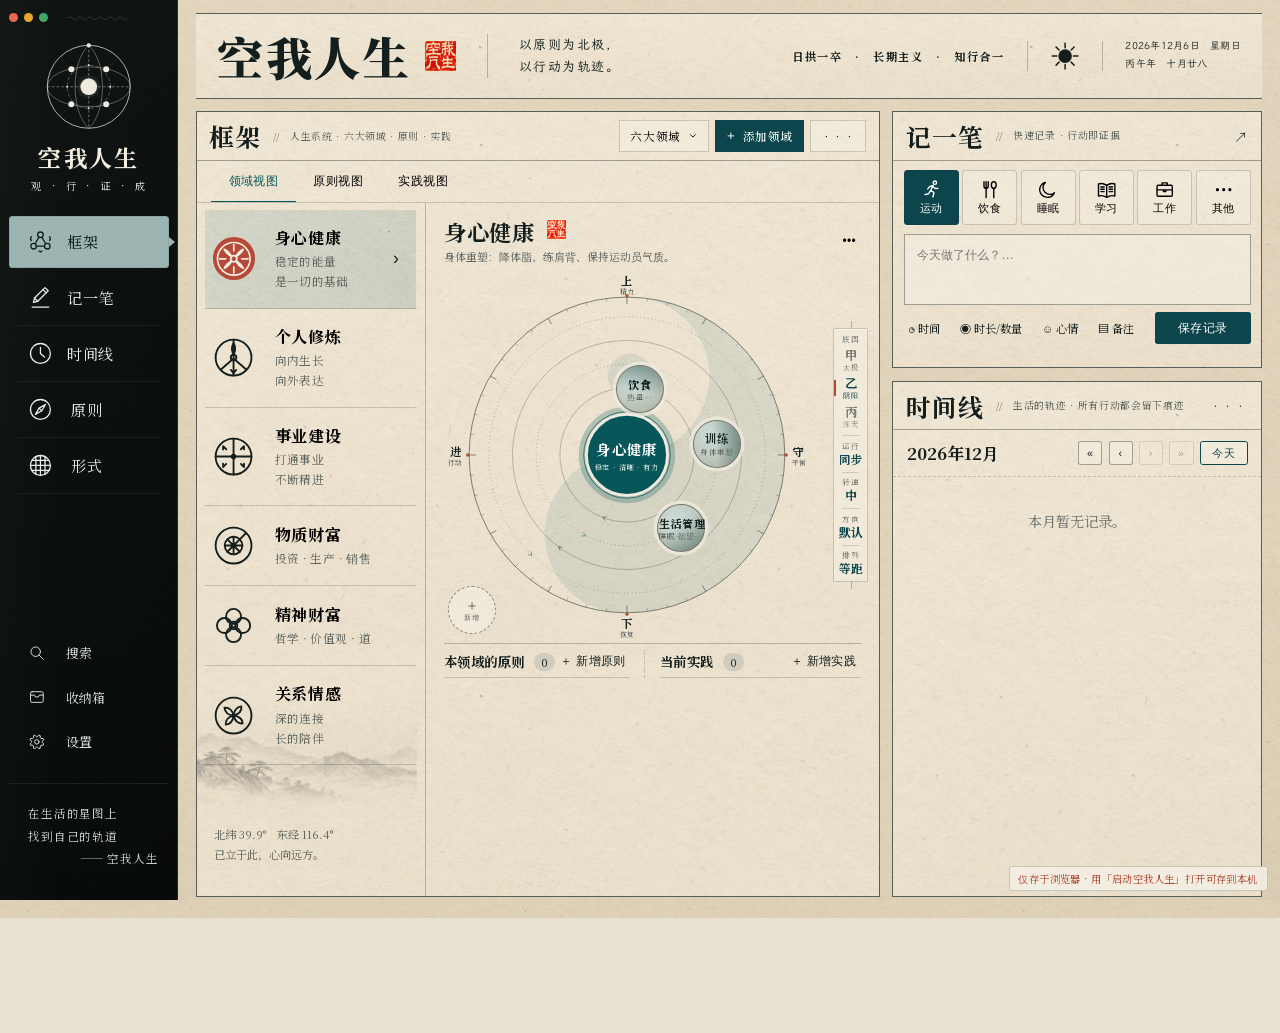
==== commit 9a94bbd6: "精细拖动松手落在读数位置、相对模式、间距调节、等距、撤销" ====
--- a/index.html
+++ b/index.html
@@ -1,5 +1,5 @@
 <!doctype html><html lang="zh-CN"><head><meta charset="utf-8"><script>(function(){var d=document.documentElement,q=(location.search.match(/[?&]paper=([a-z]+)/)||[])[1],v;try{v=q||localStorage.getItem("kongwo-paper")}catch(e){}d.dataset.paper=v||"warm";d.classList.add("compass-boot");setTimeout(function(){d.classList.remove("compass-boot")},3000)})()</script><meta name="viewport" content="width=device-width,initial-scale=1"><title>空我人生</title><link rel="icon" type="image/png" sizes="256x256" href="assets/visual/favicon.png"><link rel="icon" type="image/png" sizes="32x32" href="assets/visual/favicon-32.png">
-<link rel="icon" type="image/png" sizes="48x48" href="assets/visual/favicon-48.png"><link rel="apple-touch-icon" sizes="180x180" href="assets/visual/favicon-180.png"><link rel="stylesheet" href="assets/style.css?v=20261016f"><link rel="stylesheet" href="assets/interactions.css?v=20261016f"><link rel="stylesheet" href="assets/asset-theme.css?v=20261016f"><link rel="stylesheet" href="assets/polish.css?v=20261016f"><link rel="stylesheet" href="assets/cards.css?v=20261016f"><link rel="stylesheet" href="assets/orbit.css?v=20261017l"></head><body>
+<link rel="icon" type="image/png" sizes="48x48" href="assets/visual/favicon-48.png"><link rel="apple-touch-icon" sizes="180x180" href="assets/visual/favicon-180.png"><link rel="stylesheet" href="assets/style.css?v=20261016f"><link rel="stylesheet" href="assets/interactions.css?v=20261016f"><link rel="stylesheet" href="assets/asset-theme.css?v=20261016f"><link rel="stylesheet" href="assets/polish.css?v=20261016f"><link rel="stylesheet" href="assets/cards.css?v=20261016f"><link rel="stylesheet" href="assets/orbit.css?v=20261017m"></head><body>
 <aside class="sidebar">
   <div class="traffic"><i></i><i></i><i></i><svg class="top-knot" viewBox="0 0 90 12" aria-hidden="true"><path d="M2 6c5-6 8 6 13 0s8 6 13 0 8 6 13 0 8 6 13 0 8 6 13 0 8 6 13 0"/></svg></div>
   <svg class="brand-orbit" viewBox="0 0 120 120" aria-label="空我人生星图"><circle class="outer" cx="60" cy="60" r="50"/><path class="axes" d="M60 10v100M10 60h100"/><path class="spokes" d="M24.6 24.6l70.8 70.8M95.4 24.6l-70.8 70.8"/><path class="lens" d="M60 10C38 30 38 90 60 110M60 10c22 20 22 80 0 100"/><ellipse class="lens" cx="60" cy="60" rx="50" ry="24"/><circle class="orbit-mid" cx="60" cy="60" r="26"/><g class="stars"><circle cx="60" cy="10" r="2.6"/><circle cx="39" cy="39" r="3.6"/><circle cx="81" cy="39" r="3.6"/><circle cx="39" cy="81" r="3.6"/><circle cx="81" cy="81" r="3.6"/><circle cx="60" cy="34" r="1.1"/><circle cx="60" cy="86" r="1.1"/><circle cx="34" cy="60" r="1.1"/><circle cx="86" cy="60" r="1.1"/></g><circle class="core" cx="60" cy="60" r="10"/></svg><h1>空我人生</h1><p class="brand-sub"><span>观</span><i>·</i><span>行</span><i>·</i><span>证</span><i>·</i><span>成</span></p>
@@ -27,4 +27,4 @@
       <section class="timeline panel" id="timeline"><header class="panel-title"><h2>时间线</h2><span>//　生活的轨迹 · 所有行动都会留下痕迹</span><button>•••</button></header><div class="month"><b></b><div class="month-nav"><button class="month-prev" title="上个月">«</button><button class="day-prev" title="前一天">‹</button><button class="day-next" title="后一天">›</button><button class="month-next" title="下个月">»</button><button class="month-today">今天</button></div></div><div class="timeline-list" id="timelineList"></div></section>
     </aside>
   </div>
-</div><script src="assets/local-store.js?v=20261016f"></script><script src="assets/framework-seed.js?v=20261016f"></script><script src="assets/app.js?v=20261017h"></script><script src="assets/cards.js?v=20261016f"></script><script src="assets/orbit.js?v=20261017l"></script></body></html>
+</div><script src="assets/local-store.js?v=20261016f"></script><script src="assets/framework-seed.js?v=20261016f"></script><script src="assets/app.js?v=20261017h"></script><script src="assets/cards.js?v=20261016f"></script><script src="assets/orbit.js?v=20261017m"></script></body></html>
--- a/assets/orbit.css
+++ b/assets/orbit.css
@@ -37,7 +37,7 @@
   border:1px solid rgba(20,33,31,.55);
   background:radial-gradient(75% 75% at 36% 30%,#fffdf8 0,#efe9dc 60%,#ddd4c0 100%);
   box-shadow:0 0 0 4px rgba(240,235,223,.75);
-  cursor:grab;touch-action:none;
+  cursor:grab;touch-action:none;user-select:none;-webkit-user-select:none;-webkit-user-drag:none;
   transition:transform .25s ease,box-shadow .25s ease;
 }
 .life-map[data-compass] .map-node.orb b{font-size:12.5px;line-height:1.25;white-space:nowrap;color:#14211f}
@@ -188,3 +188,6 @@
 .orbit-readout p.keys i{font-style:normal;margin-left:6px}
 .orbit-readout p.keys i.on{color:#b64b35}
 .compass-art.orbit-guides{z-index:4}
+.orbit-readout p.rel{color:#b64b35}
+.orbit-readout p.rel span{font-weight:600}
+.orbit-guides .gap-label{font-variant-numeric:tabular-nums;letter-spacing:.02em;paint-order:stroke;stroke:rgba(244,239,226,.85);stroke-width:2.5px}
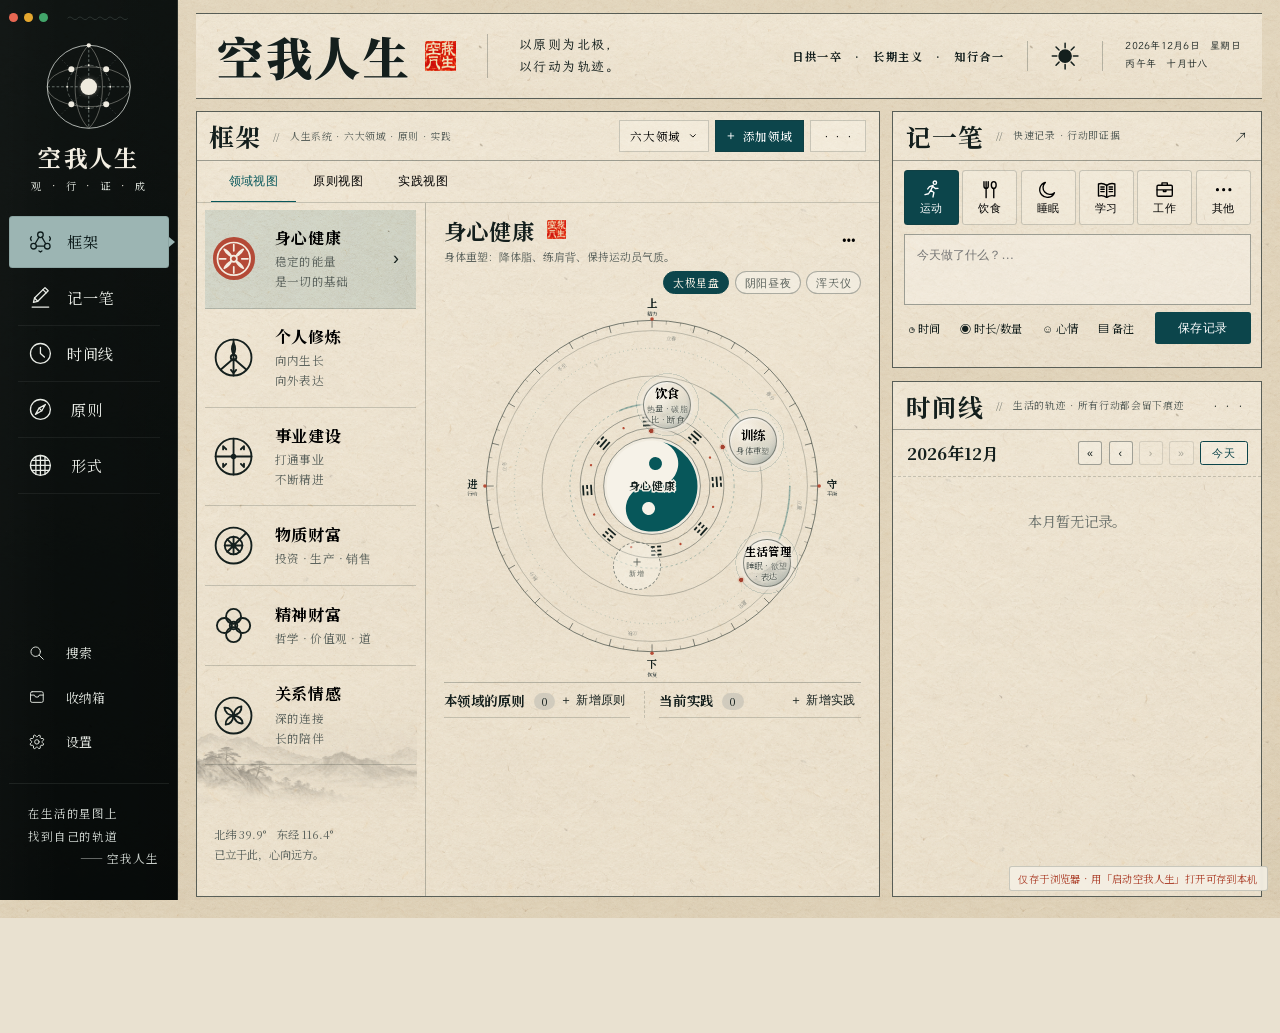
==== commit db4df517: "旧版（副本）界面代码快照，仅供对照" ====
--- a/index.html
+++ b/index.html
@@ -1,5 +1,5 @@
-<!doctype html><html lang="zh-CN"><head><meta charset="utf-8"><script>(function(){var d=document.documentElement,q=(location.search.match(/[?&]paper=([a-z]+)/)||[])[1],v;try{v=q||localStorage.getItem("kongwo-paper")}catch(e){}d.dataset.paper=v||"warm";d.classList.add("compass-boot");setTimeout(function(){d.classList.remove("compass-boot")},3000)})()</script><meta name="viewport" content="width=device-width,initial-scale=1"><title>空我人生</title><link rel="icon" type="image/png" sizes="256x256" href="assets/visual/favicon.png"><link rel="icon" type="image/png" sizes="32x32" href="assets/visual/favicon-32.png">
-<link rel="icon" type="image/png" sizes="48x48" href="assets/visual/favicon-48.png"><link rel="apple-touch-icon" sizes="180x180" href="assets/visual/favicon-180.png"><link rel="stylesheet" href="assets/style.css?v=20261016f"><link rel="stylesheet" href="assets/interactions.css?v=20261016f"><link rel="stylesheet" href="assets/asset-theme.css?v=20261016f"><link rel="stylesheet" href="assets/polish.css?v=20261016f"><link rel="stylesheet" href="assets/cards.css?v=20261016f"><link rel="stylesheet" href="assets/orbit.css?v=20261017m"></head><body>
+<!doctype html><html lang="zh-CN"><head><meta charset="utf-8"><script>(function(){var d=document.documentElement,q=(location.search.match(/[?&]compass=([a-z]+)/)||[])[1],v;try{v=q||localStorage.getItem("kongwo-compass")}catch(e){}d.dataset.compass=/^(taiji|yinyang|armillary)$/.test(v)?v:"taiji"})()</script><script>(function(){var d=document.documentElement,q=(location.search.match(/[?&]paper=([a-z]+)/)||[])[1],v;try{v=q||localStorage.getItem("kongwo-paper")}catch(e){}d.dataset.paper=v||"warm"})()</script><meta name="viewport" content="width=device-width,initial-scale=1"><title>空我人生</title><link rel="icon" type="image/png" sizes="256x256" href="assets/visual/favicon.png"><link rel="icon" type="image/png" sizes="32x32" href="assets/visual/favicon-32.png">
+<link rel="icon" type="image/png" sizes="48x48" href="assets/visual/favicon-48.png"><link rel="apple-touch-icon" sizes="180x180" href="assets/visual/favicon-180.png"><link rel="stylesheet" href="assets/style.css?v=20261017a"><link rel="stylesheet" href="assets/interactions.css?v=20261017a"><link rel="stylesheet" href="assets/asset-theme.css?v=20261017a"><link rel="stylesheet" href="assets/polish.css?v=20261017a"><link rel="stylesheet" href="assets/cards.css?v=20261017a"><link rel="stylesheet" href="assets/orbit.css?v=20261017a"></head><body>
 <aside class="sidebar">
   <div class="traffic"><i></i><i></i><i></i><svg class="top-knot" viewBox="0 0 90 12" aria-hidden="true"><path d="M2 6c5-6 8 6 13 0s8 6 13 0 8 6 13 0 8 6 13 0 8 6 13 0 8 6 13 0"/></svg></div>
   <svg class="brand-orbit" viewBox="0 0 120 120" aria-label="空我人生星图"><circle class="outer" cx="60" cy="60" r="50"/><path class="axes" d="M60 10v100M10 60h100"/><path class="spokes" d="M24.6 24.6l70.8 70.8M95.4 24.6l-70.8 70.8"/><path class="lens" d="M60 10C38 30 38 90 60 110M60 10c22 20 22 80 0 100"/><ellipse class="lens" cx="60" cy="60" rx="50" ry="24"/><circle class="orbit-mid" cx="60" cy="60" r="26"/><g class="stars"><circle cx="60" cy="10" r="2.6"/><circle cx="39" cy="39" r="3.6"/><circle cx="81" cy="39" r="3.6"/><circle cx="39" cy="81" r="3.6"/><circle cx="81" cy="81" r="3.6"/><circle cx="60" cy="34" r="1.1"/><circle cx="60" cy="86" r="1.1"/><circle cx="34" cy="60" r="1.1"/><circle cx="86" cy="60" r="1.1"/></g><circle class="core" cx="60" cy="60" r="10"/></svg><h1>空我人生</h1><p class="brand-sub"><span>观</span><i>·</i><span>行</span><i>·</i><span>证</span><i>·</i><span>成</span></p>
@@ -27,4 +27,4 @@
       <section class="timeline panel" id="timeline"><header class="panel-title"><h2>时间线</h2><span>//　生活的轨迹 · 所有行动都会留下痕迹</span><button>•••</button></header><div class="month"><b></b><div class="month-nav"><button class="month-prev" title="上个月">«</button><button class="day-prev" title="前一天">‹</button><button class="day-next" title="后一天">›</button><button class="month-next" title="下个月">»</button><button class="month-today">今天</button></div></div><div class="timeline-list" id="timelineList"></div></section>
     </aside>
   </div>
-</div><script src="assets/local-store.js?v=20261016f"></script><script src="assets/framework-seed.js?v=20261016f"></script><script src="assets/app.js?v=20261017h"></script><script src="assets/cards.js?v=20261016f"></script><script src="assets/orbit.js?v=20261017m"></script></body></html>
+</div><script src="assets/local-store.js?v=20261017a"></script><script src="assets/framework-seed.js?v=20261017a"></script><script src="assets/app.js?v=20261017a"></script><script src="assets/cards.js?v=20261017a"></script><script src="assets/orbit.js?v=20261017a"></script></body></html>
--- a/assets/orbit.css
+++ b/assets/orbit.css
@@ -1,73 +1,58 @@
-/* 罗盘三样式（design/compass-options.html）：甲 太极星盘 / 乙 阴阳昼夜 / 丙 浑天仪
-   .life-map[data-compass="a|b|c"] 由 orbit.js 设置；底图是 orbit.js 画的 .compass-art（SVG，viewBox 524）
-   没有 data-compass（脚本未运行）时仍显示旧的仪表线 */
-/* 首屏：orbit.js 接管前先把罗盘内容藏起来，免得旧仪表盘闪一下（index.html 头部设 compass-boot，3 秒兜底移除） */
-.compass-boot .life-map:not([data-compass])>*{visibility:hidden}
-.life-map[data-compass] .instrument-lines,
-.life-map[data-compass] .dir{display:none}
-.compass-art{position:absolute;inset:0;width:100%;height:100%;overflow:visible;pointer-events:none;z-index:1}
-.compass-art.core{z-index:3}
-.compass-art.front{z-index:4}
-.compass-art text{font-family:var(--font-brand)}
-
-/* ---- 中心：圆盘画在 SVG 里，这里只留领域名 ---- */
-.life-map[data-compass] .map-center{background:none;box-shadow:none;border-radius:0;z-index:2;pointer-events:none}
-.life-map[data-compass] .map-center:after,
-.life-map[data-compass] .map-center svg{display:none}
-.life-map[data-compass] .map-center b{margin:0;white-space:nowrap;letter-spacing:.08em}
-.life-map[data-compass] .map-center small{display:none}
-/* 甲：名字压在太极上，纸色描边 */
-.life-map[data-compass="a"] .map-center{left:25%;width:50%;top:44%;height:12%}
-.life-map[data-compass="a"] .map-center b,
-.life-map[data-compass="c"] .map-center b{color:#14211f;text-shadow:0 0 2px #f6f2e8,0 0 3px #f6f2e8,0 0 5px #f6f2e8,0 0 7px rgba(246,242,232,.9)}
-.life-map[data-compass="a"] .map-center b{font-size:16px}
-/* 乙：青绿太阳（r58 / 524） */
-.life-map[data-compass="b"] .map-center{left:38.93%;top:38.93%;width:22.14%;height:22.14%}
-.life-map[data-compass="b"] .map-center b{font-size:16px;color:#fff}
-.life-map[data-compass="b"] .map-center small{display:block;font-size:8px;margin-top:3px;letter-spacing:.12em;color:#cfe0dc}
-/* 丙：名字落在太极球下方。前排轨道正好从这里经过，节点停在上面时会把名字整个盖住，
-   所以名字压在所有节点之上（纸色描边保证可读，不接收指针，不妨碍点节点） */
-.life-map[data-compass="c"] .map-center{left:25%;width:50%;top:61.3%;height:8%;z-index:6}
-.life-map[data-compass="c"] .map-center b{font-size:14px}
-
-/* ---- 节点：宣纸星球（左上受光，纸色光晕） ---- */
-.life-map[data-compass] .map-node.orb{
-  width:54px;height:54px;margin:-27px;padding:3px 2px;
+/* 罗盘节点：宣纸星球
+   球面＝纸色底 + 左上受光 + 右下墨晕；表面一层淡墨山水缓慢横移，读作自转；
+   外侧一道极细的倾斜光环和一颗小卫星。文字不动，始终正着读。 */
+.map-node.orb{
   overflow:visible;isolation:isolate;
-  border:1px solid rgba(20,33,31,.55);
-  background:radial-gradient(75% 75% at 36% 30%,#fffdf8 0,#efe9dc 60%,#ddd4c0 100%);
-  box-shadow:0 0 0 4px rgba(240,235,223,.75);
-  cursor:grab;touch-action:none;user-select:none;-webkit-user-select:none;-webkit-user-drag:none;
+  border:1px solid rgba(20,33,31,.5);
+  background:
+    radial-gradient(circle at 33% 27%,rgba(255,254,250,.98),rgba(255,254,250,0) 40%),
+    radial-gradient(circle at 72% 80%,rgba(12,69,75,.13),rgba(12,69,75,0) 55%),
+    radial-gradient(circle at 50% 50%,#f5f1e7 0,#efe9dc 66%,#e2dac8 100%);
+  box-shadow:
+    inset -4px -6px 10px -6px rgba(16,40,40,.26),
+    inset 2px 3px 6px -3px rgba(255,255,255,.9),
+    0 0 0 3px rgba(238,233,221,.7),
+    0 0 16px 3px rgba(244,240,229,.6),
+    0 7px 12px -8px rgba(20,36,34,.34);
+  cursor:grab;touch-action:none;
   transition:transform .25s ease,box-shadow .25s ease;
 }
-.life-map[data-compass] .map-node.orb b{font-size:12.5px;line-height:1.25;white-space:nowrap;color:#14211f}
-.life-map[data-compass] .map-node.orb small{font-size:8.5px;line-height:1.2;margin-top:1px;letter-spacing:.02em;color:#626964;white-space:nowrap}
-.life-map[data-compass] .map-node.orb b,
-.life-map[data-compass] .map-node.orb small{position:relative;z-index:1}
-.life-map[data-compass] .map-node.orb:hover{transform:scale(1.07);box-shadow:0 0 0 4px rgba(240,235,223,.88),0 0 0 5px rgba(7,87,90,.45)}
-.life-map[data-compass] .map-node.orb:focus-visible{outline:2px solid var(--deep-teal);outline-offset:5px}
-.life-map[data-compass] .map-add{width:54px;height:54px;margin:-27px}
-/* 「新增」压在节点之上（orbit.js 还会让它避开节点），任何模式下都点得到 */
-.life-map[data-compass] #mapNodes>.map-add{z-index:5}
-.life-map[data-compass="c"] #mapNodes>.map-add{z-index:6}
-.compass-art.deco{pointer-events:none}
+/* 表面纹理：山水长卷在球内横向流动 */
+.map-node.orb:before{
+  content:"";position:absolute;inset:1px;border-radius:50%;z-index:-1;pointer-events:none;
+  background:url("visual/mountain-panorama.png") var(--tex,0%) 64%/auto 230% repeat-x;
+  mix-blend-mode:multiply;opacity:.42;
+  -webkit-mask:radial-gradient(circle at 42% 40%,#000 38%,rgba(0,0,0,.25) 72%,transparent 74%);
+          mask:radial-gradient(circle at 42% 40%,#000 38%,rgba(0,0,0,.25) 72%,transparent 74%);
+  animation:orb-spin var(--spin,90s) linear infinite;
+}
+/* 倾斜光环 + 卫星 */
+.map-node.orb:after{
+  content:"";position:absolute;left:50%;top:50%;width:calc(134% + 9px);height:calc(134% + 9px);margin:calc(-67% - 4.5px);
+  border-radius:50%;pointer-events:none;z-index:-2;
+  /* 轨道细线与卫星都画在盒子里面，卫星正好落在细线上，不会被裁掉 */
+  background:
+    radial-gradient(circle at 50% 4.5px,#a4412f 0 2.1px,rgba(176,73,52,.22) 2.7px,transparent 4.5px),
+    radial-gradient(circle closest-side,transparent calc(100% - 5px),rgba(12,69,75,.15) calc(100% - 5px),rgba(12,69,75,.15) calc(100% - 4px),transparent calc(100% - 4px));
+  transform:rotate(var(--moon0,0deg));
+  animation:orb-moon var(--moon,20s) linear infinite;
+}
+.map-node.orb b{white-space:nowrap}
+.map-node.orb b,.map-node.orb small{position:relative;z-index:1;text-shadow:0 0 6px rgba(246,242,232,.95),0 0 2px rgba(246,242,232,.95)}
 
-/* 乙：背光面朝外的阴影；进入阴面时整体染一层青色 */
-.life-map[data-compass="b"] .map-node.orb:before,
-.life-map[data-compass="b"] .map-node.orb:after{content:"";position:absolute;inset:0;border-radius:50%;pointer-events:none;z-index:0}
-.life-map[data-compass="b"] .map-node.orb:before{background:linear-gradient(var(--out,90deg),rgba(7,87,90,0) 45%,rgba(11,46,47,.42))}
-.life-map[data-compass="b"] .map-node.orb:after{background:#07575a;opacity:0;transition:opacity 1.2s}
-.life-map[data-compass="b"] .map-node.orb.is-night:after{opacity:.2}
+@keyframes orb-spin{to{background-position-x:calc(var(--tex,0%) + 1086px)}}
+@keyframes orb-moon{from{transform:rotate(var(--moon0,0deg))}to{transform:rotate(calc(var(--moon0,0deg) + 360deg))}}
 
-/* 丙：纵深 —— 后方变小变淡、在太极球之下；前方在球之上 */
-.life-map[data-compass="c"] #mapNodes>*{scale:var(--k,1)}
-:where(.life-map[data-compass="c"]) .map-node{opacity:var(--dop,1)}
-.life-map[data-compass="c"] #mapNodes>.is-back{z-index:2}
-.life-map[data-compass="c"] #mapNodes>.is-front{z-index:5}
+.map-node.orb:hover{transform:scale(1.07);box-shadow:
+  inset -6px -8px 14px -6px rgba(16,40,40,.32),
+  inset 3px 4px 8px -4px rgba(255,255,255,.8),
+  0 0 0 3px rgba(238,233,221,.9),0 0 0 4px rgba(12,69,75,.42),
+  0 0 22px 4px rgba(240,235,222,.7),
+  0 10px 16px -8px rgba(20,36,34,.42)}
+.map-node.orb:focus-visible{outline:2px solid var(--deep-teal);outline-offset:4px}
 
-/* ---- 拖动中 ---- */
-.life-map .map-node.orb.is-dragging{cursor:grabbing;z-index:6;transform:scale(1.12);transition:transform .2s ease}
-.life-map #mapNodes>.map-node.is-dragging{z-index:6}
+/* 拖动中 */
+.map-node.orb.is-dragging{cursor:grabbing;z-index:5;transform:scale(1.12);transition:transform .2s ease}
 .life-map.is-dragging{cursor:grabbing;user-select:none}
 .life-map.is-dragging .map-node:not(.is-dragging){opacity:.72}
 .orbit-trace{
@@ -76,118 +61,61 @@
 }
 .orbit-trace.on-ring{border:1.4px solid rgba(176,73,52,.55)}
 
-.life-map .map-node.orb.is-leaving{opacity:.45;transform:scale(.9)}
+.map-node.orb.is-leaving{opacity:.45;transform:scale(.9)}
 /* 节点拖到领域上：领域行亮起，提示松手即移入 */
 .domain.is-drop{background:rgba(12,69,75,.12)!important;box-shadow:inset 3px 0 0 var(--cinnabar)}
-/* 提示浮在行右上角，不占排版：否则名字折行、整列跳动，指针下的目标会换掉 */
-.domain.is-drop{position:relative}
-.domain.is-drop b:after{content:"松手移入";position:absolute;right:12px;top:8px;font-weight:400;font-size:11px;letter-spacing:.06em;color:var(--cinnabar);white-space:nowrap}
-/* 拖动中不弹出节点上的编辑 / 删除小按钮 */
-.life-map.is-dragging .map-node .node-ops{display:none!important}
+.domain.is-drop b:after{content:"　松手移入";font-weight:400;font-size:11px;color:var(--cinnabar)}
 .modal-field{display:block;margin-top:10px;font-size:12px;color:var(--ink-secondary)}
 .modal-field select.modal-input{display:block;width:100%;height:auto;padding:8px;margin-top:4px}
 .map-add{transition:background .2s,border-color .2s,color .2s}
 
-/* ---- 罗盘右侧控制条：一条细线纸色竖条，内分「底图（甲 / 乙 / 丙）」「运行」「转速」三段（后两段点击循环切换） ----
-   罗盘让出右侧 --sw 宽的一条，控制条贴主区域右边框内侧、与罗盘垂直居中，离边框留 12px 呼吸；选中只用朱砂细标 + 墨青字，不做大块深色填充 */
-.life-map[data-compass]{--sw:58px;--mw:min(435px,90%,calc(100% - var(--sw)));width:var(--mw);margin-left:calc((100% - var(--sw) - var(--mw)) / 2);margin-right:auto}
-/* 100cqw = 主区域内容宽，罗盘右侧留白 =（100cqw + --sw − 罗盘宽）/ 2，再加上主区域右内边距，离边框留 12px */
-.domain-detail:has(> .life-map[data-compass]){container-type:inline-size;--dpad:20px}
-.life-map .compass-dock{position:absolute;left:auto;right:calc((100% - 100cqw - var(--sw)) / 2 - var(--dpad,20px) + 12px);top:50%;transform:translateY(-50%);z-index:6;display:flex;flex-direction:column;width:40px;padding:5px 0;border:1px solid rgba(20,33,31,.2);border-radius:2px;background:rgba(244,239,228,.58);box-shadow:0 1px 0 rgba(255,255,255,.5) inset}
-/* 上下各一道短轴线，呼应罗盘十字 */
-.life-map .compass-dock:before,.life-map .compass-dock:after{content:"";position:absolute;left:50%;width:1px;height:8px;background:rgba(20,33,31,.28)}
-.life-map .compass-dock:before{top:-9px}
-.life-map .compass-dock:after{bottom:-9px}
-/* 段与段之间：两端留白的细分隔线 */
-.life-map .compass-dock>*+*{position:relative;margin-top:5px;padding-top:5px}
-.life-map .compass-dock>*+*:before{content:"";position:absolute;top:0;left:9px;right:9px;height:1px;background:rgba(20,33,31,.16)}
-/* 底图段：小标题 + 甲乙丙竖排 */
-.life-map .compass-switch{display:flex;flex-direction:column;align-items:stretch}
-.life-map .compass-switch:after{content:"底图";order:-1;display:block;text-align:center;font:8.5px/1 var(--font-brand);letter-spacing:.12em;text-indent:.12em;color:var(--ink-secondary);opacity:.8;margin:2px 0 3px}
-.life-map .compass-switch button{all:unset;box-sizing:border-box;position:relative;display:flex;flex-direction:column;align-items:center;justify-content:center;width:100%;height:32px;cursor:pointer;font-family:var(--font-brand);color:rgba(20,33,31,.55);transition:color .2s,background .2s}
-.life-map .compass-switch b{display:block;font-size:14px;font-weight:700;line-height:1}
-.life-map .compass-switch small{display:block;font-size:8px;line-height:1;margin-top:3px;letter-spacing:.06em;color:var(--ink-secondary);opacity:.75}
-.life-map .compass-switch button:hover{color:var(--ink-primary);background:rgba(12,69,75,.05)}
-.life-map .compass-switch button[aria-checked="true"]{color:var(--deep-teal)}
-.life-map .compass-switch button[aria-checked="true"] small{opacity:1;color:var(--deep-teal)}
-/* 选中：左缘一道朱砂短竖 */
-.life-map .compass-switch button[aria-checked="true"]:before{content:"";position:absolute;left:0;top:7px;bottom:7px;width:2px;background:var(--cinnabar)}
-.life-map .compass-switch button:focus-visible{outline:1px solid var(--cinnabar);outline-offset:-3px}
-/* 运行 / 转速段：小标题 + 当前档位 */
-.life-map .compass-cycle{all:unset;box-sizing:border-box;position:relative;display:flex;flex-direction:column;align-items:center;justify-content:center;width:100%;min-height:36px;cursor:pointer;font-family:var(--font-brand);transition:background .2s}
-.life-map .compass-dock>.compass-cycle{margin-top:5px;padding-top:7px;padding-bottom:2px}
-.life-map .compass-cycle small{display:block;font-size:8.5px;line-height:1;letter-spacing:.12em;text-indent:.12em;color:var(--ink-secondary);opacity:.8}
-.life-map .compass-cycle b{display:block;margin-top:5px;font-size:13px;font-weight:700;line-height:1;white-space:nowrap;color:var(--deep-teal)}
-.life-map .compass-cycle:hover{background:rgba(12,69,75,.05)}
-.life-map .compass-cycle:hover b{color:var(--cinnabar)}
-.life-map .compass-cycle:focus-visible{outline:1px solid var(--cinnabar);outline-offset:-3px}
-.life-map .compass-speed[data-rate="stop"] b{color:var(--cinnabar)}
-/* 方向面板：从停靠栏左侧展开，逐条轨道切换顺 / 逆 */
-.life-map .compass-dock>.compass-dirs{position:absolute;right:calc(100% + 8px);bottom:0;top:auto;margin:0;padding:6px 0 5px;width:92px;border:1px solid rgba(20,33,31,.2);border-radius:2px;background:rgba(244,239,228,.94);box-shadow:0 1px 0 rgba(255,255,255,.5) inset,0 4px 14px rgba(20,33,31,.08);font-family:var(--font-brand)}
-.life-map .compass-dock>.compass-dirs[hidden]{display:none}
-.life-map .compass-dock>.compass-dirs:before{display:none}
-.life-map .compass-dirs p{margin:0 0 4px;text-align:center;font-size:8.5px;line-height:1;letter-spacing:.12em;text-indent:.12em;color:var(--ink-secondary);opacity:.8}
-.life-map .compass-dirs button{all:unset;box-sizing:border-box;display:flex;align-items:center;justify-content:space-between;width:100%;height:24px;padding:0 9px;cursor:pointer;font-size:11px;color:var(--ink-secondary);transition:background .2s}
-.life-map .compass-dirs button b{font-size:11.5px;font-weight:700;color:var(--deep-teal);white-space:nowrap}
-.life-map .compass-dirs button[aria-pressed="true"] b{color:var(--cinnabar)}
-.life-map .compass-dirs button:hover{background:rgba(12,69,75,.05)}
-.life-map .compass-dirs button:focus-visible{outline:1px solid var(--cinnabar);outline-offset:-3px}
-.life-map .compass-dirs .dirs-reset{justify-content:center;height:20px;margin-top:3px;border-top:1px solid rgba(20,33,31,.12);font-size:9.5px;letter-spacing:.12em;opacity:.8}
-.life-map .compass-dock>.compass-motions{width:114px}
-.life-map .compass-motions button{height:auto;padding:3px 6px 3px 15px;position:relative}
-.life-map .compass-motions button>span{display:flex;flex-direction:column;gap:1px}
-.life-map .compass-motions button b{font-size:11.5px;color:var(--ink-secondary)}
-.life-map .compass-motions button small{font-size:8.5px;line-height:1.2;color:var(--ink-secondary);opacity:.72;white-space:nowrap}
-.life-map .compass-motions button[aria-selected="true"]{background:rgba(12,69,75,.06)}
-.life-map .compass-motions button[aria-selected="true"] b{color:var(--deep-teal)}
-.life-map .compass-motions button[aria-selected="true"]:before{content:"";position:absolute;left:7px;top:8px;width:4px;height:4px;border-radius:50%;background:var(--cinnabar)}
-.life-map .compass-motion[aria-expanded="true"],.life-map .compass-dir[aria-expanded="true"]{background:rgba(12,69,75,.06)}
+@media (prefers-reduced-motion:reduce){
+  .map-node.orb:before,.map-node.orb:after{animation:none}
+}
 
-/* 阴阳对转：逆行的节点为阴，染成青色 */
-.life-map[data-compass] .map-node.orb.is-yin{background:radial-gradient(75% 75% at 36% 30%,#3d7f7d 0,#0b3d3e 100%)}
-.life-map[data-compass] .map-node.orb.is-yin b{color:#f4efe3}
-.life-map[data-compass] .map-node.orb.is-yin small{color:#cfe0dc}
+/* ———— 三套罗盘：盘面 svg + 放大 + 风格切换 ———— */
+html[data-compass] .life-map{width:min(560px,92%)}
+html[data-compass] .instrument-lines,
+html[data-compass] .map-center,
+html[data-compass] .life-map .dir{display:none}
+html[data-compass] .life-map:before{display:none}
+.compass-art{position:absolute;inset:0;width:100%;height:100%;overflow:visible;pointer-events:none;z-index:1}
+.compass-art text{font-family:var(--font-brand,serif)}
+.compass-core{z-index:3}
+/* 节点尺寸 = 盘面星球 r27 / 524 ≈ 10.3%；鼠标点得到，仍不小于 54px */
+html[data-compass] .map-node,html[data-compass] .map-add{width:max(54px,10.6%);height:auto;aspect-ratio:1;margin:0;translate:-50% -50%}
+html[data-compass] .map-node{z-index:var(--depth-z,2);opacity:var(--depth-o,1);scale:var(--depth-s,1);transition:transform .25s ease,box-shadow .25s ease,opacity .2s}
+html[data-compass] .map-add{z-index:2;opacity:var(--depth-o,1);scale:var(--depth-s,1)}
+html[data-compass] .map-node.orb.is-dragging{z-index:6;opacity:1;scale:1}
+.orbit-trace{z-index:3}
+
+/* 乙：背光面朝外 + 夜色 */
+html[data-compass=yinyang] .map-node.orb{
+  background:
+    linear-gradient(calc(var(--shade,0deg) + 180deg),rgba(7,87,90,0) 45%,rgba(11,46,47,.32) 100%),
+    radial-gradient(circle at 33% 27%,rgba(255,254,250,.98),rgba(255,254,250,0) 40%),
+    radial-gradient(circle at 50% 50%,#f5f1e7 0,#efe9dc 66%,#e2dac8 100%);
+}
+html[data-compass=yinyang] .map-node.orb{--night:0}
+html[data-compass=yinyang] .map-node.orb.is-night{--night:1}
+html[data-compass=yinyang] .map-node.orb{box-shadow:
+  inset 0 0 0 40px rgba(7,87,90,calc(var(--night) * .2)),
+  inset -4px -6px 10px -6px rgba(16,40,40,.26),
+  0 0 0 3px rgba(238,233,221,.7),
+  0 7px 12px -8px rgba(20,36,34,.34);
+  transition:transform .25s ease,box-shadow 1.2s ease}
+@property --night{syntax:"<number>";inherits:true;initial-value:0}
+
+/* 风格切换：罗盘右上方一排小签 */
+.compass-switch{display:flex;justify-content:flex-end;gap:6px;margin:4px 0 -6px}
+.compass-switch button{font:inherit;font-family:var(--font-brand,serif);font-size:12px;letter-spacing:.06em;padding:3px 10px;border:1px solid rgba(20,33,31,.32);border-radius:999px;background:rgba(246,242,232,.6);color:var(--ink-secondary,#626964);cursor:pointer;transition:background .2s,color .2s,border-color .2s}
+.compass-switch button:hover{border-color:rgba(7,87,90,.6);color:var(--ink-primary,#14211f)}
+.compass-switch button[aria-pressed=true]{background:var(--deep-teal,#07575a);border-color:var(--deep-teal,#07575a);color:#f4efe3}
+.compass-switch button:focus-visible{outline:2px solid var(--cinnabar,#b64b35);outline-offset:2px}
 
 @media (max-width:760px){
-  .life-map[data-compass] .map-node.orb,.life-map[data-compass] .map-add{width:46px;height:46px;margin:-23px}
-  .life-map[data-compass] .map-node.orb b{font-size:11px}
-  .life-map[data-compass] .map-node.orb small{font-size:7.5px}
-  .life-map[data-compass]{--sw:40px;--mw:min(360px,94%,calc(100% - var(--sw)))}
-  .life-map .compass-dock{left:calc(100% + 6px);right:auto;width:30px;padding:3px 0}
-  .life-map .compass-dock:before,.life-map .compass-dock:after{display:none}
-  .life-map .compass-dock>*+*{margin-top:3px;padding-top:3px}
-  .life-map .compass-dock>*+*:before{left:6px;right:6px}
-  .life-map .compass-switch:after{display:none}
-  .life-map .compass-switch button{height:28px}
-  .life-map .compass-switch small{display:none}
-  .life-map .compass-switch button[aria-checked="true"]:before{top:6px;bottom:6px}
-  .life-map .compass-cycle{min-height:28px}
-  .life-map .compass-dock>.compass-cycle{margin-top:3px;padding:3px 0 0}
-  .life-map .compass-cycle small{display:none}
-  .life-map .compass-cycle b{margin-top:0;font-size:11px}
+  html[data-compass] .life-map{width:min(400px,96%)}
+  html[data-compass] .map-node,html[data-compass] .map-add{width:max(46px,10.6%)}
 }
-@media (prefers-reduced-motion:reduce){
-  .life-map[data-compass="b"] .map-node.orb:after,
-  .life-map[data-compass] .map-node.orb{transition:none}
-}
-
-/* ---- 精确定位：拖动 / 键盘微调时的读数（罗盘右上角，节点到不了的方框角落）与朱砂对齐辅助线 ---- */
-.orbit-readout{
-  position:absolute;right:0;top:0;z-index:7;pointer-events:none;
-  min-width:118px;padding:5px 8px 5px 9px;text-align:right;
-  font:11px/1.45 var(--font-brand,serif);color:#14211f;letter-spacing:.02em;
-  background:rgba(240,235,223,.82);border-right:1.5px solid rgba(182,75,53,.6);
-  opacity:0;transform:translateY(-3px);transition:opacity .2s,transform .2s;
-}
-.orbit-readout.is-on{opacity:1;transform:none}
-.orbit-readout b{display:block;font-weight:600;font-size:12px;letter-spacing:.06em}
-.orbit-readout b span{font-variant-numeric:tabular-nums;color:#07575a;margin-left:2px}
-.orbit-readout p{margin:0;font-variant-numeric:tabular-nums;color:#4e5753}
-.orbit-readout p.hit em{font-style:normal;color:#b64b35;margin-left:6px}
-.orbit-readout p.keys{font-size:9.5px;color:#8a8f88}
-.orbit-readout p.keys i{font-style:normal;margin-left:6px}
-.orbit-readout p.keys i.on{color:#b64b35}
-.compass-art.orbit-guides{z-index:4}
-.orbit-readout p.rel{color:#b64b35}
-.orbit-readout p.rel span{font-weight:600}
-.orbit-guides .gap-label{font-variant-numeric:tabular-nums;letter-spacing:.02em;paint-order:stroke;stroke:rgba(244,239,226,.85);stroke-width:2.5px}
+html[data-compass] .life-map.is-dragging .map-node:not(.is-dragging){opacity:calc(var(--depth-o,1) * .72)}
+html[data-compass] .map-node.orb.is-leaving{opacity:.45;scale:.9}
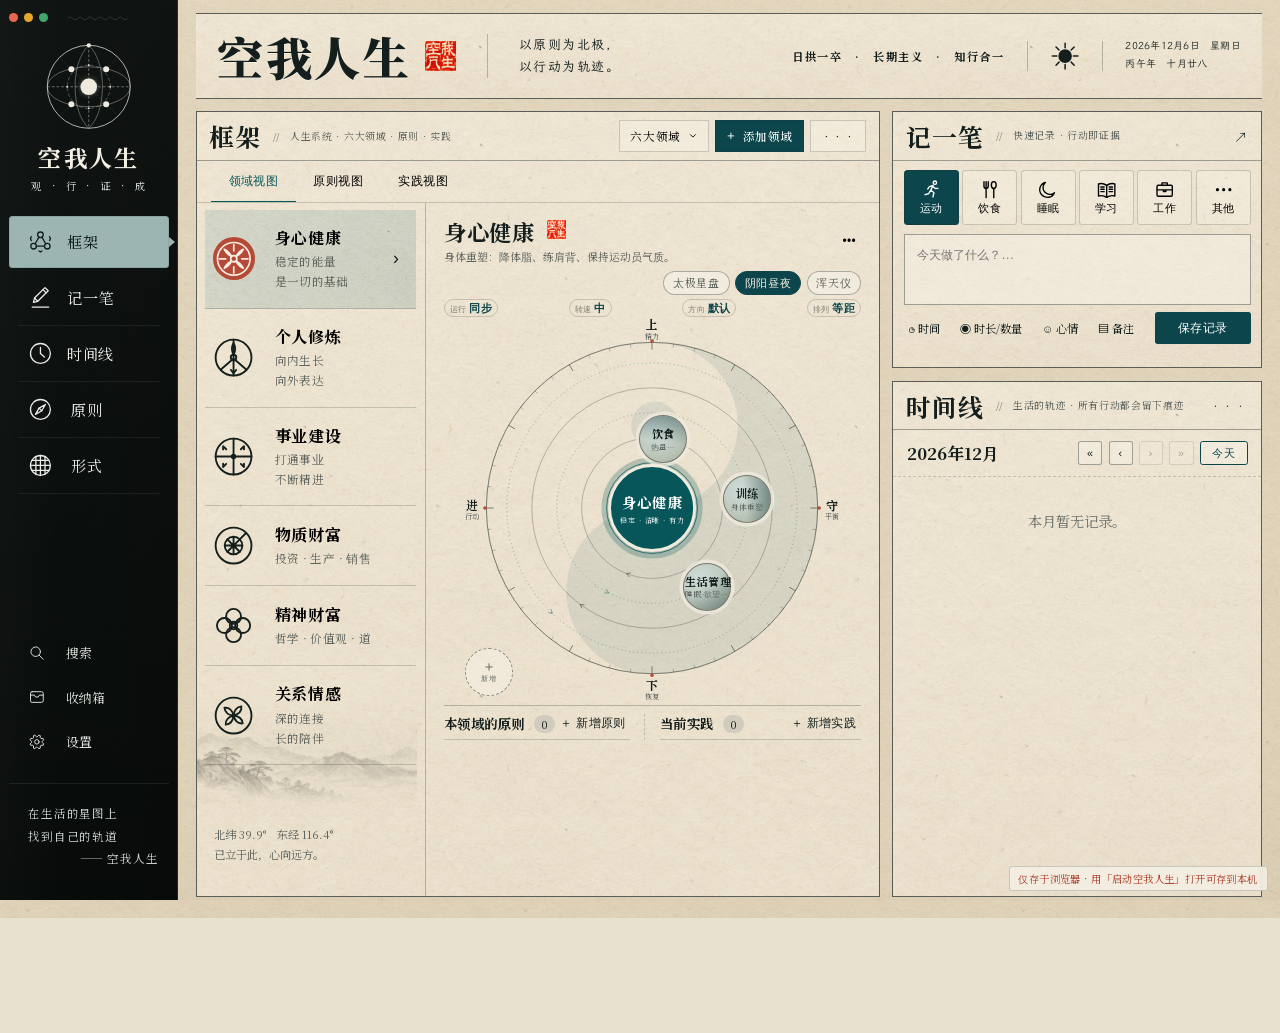
==== commit 35d522f1: "罗盘尺寸对齐旧版（560px 居中），模式按钮改为横排工具条" ====
--- a/index.html
+++ b/index.html
@@ -1,5 +1,5 @@
-<!doctype html><html lang="zh-CN"><head><meta charset="utf-8"><script>(function(){var d=document.documentElement,q=(location.search.match(/[?&]compass=([a-z]+)/)||[])[1],v;try{v=q||localStorage.getItem("kongwo-compass")}catch(e){}d.dataset.compass=/^(taiji|yinyang|armillary)$/.test(v)?v:"taiji"})()</script><script>(function(){var d=document.documentElement,q=(location.search.match(/[?&]paper=([a-z]+)/)||[])[1],v;try{v=q||localStorage.getItem("kongwo-paper")}catch(e){}d.dataset.paper=v||"warm"})()</script><meta name="viewport" content="width=device-width,initial-scale=1"><title>空我人生</title><link rel="icon" type="image/png" sizes="256x256" href="assets/visual/favicon.png"><link rel="icon" type="image/png" sizes="32x32" href="assets/visual/favicon-32.png">
-<link rel="icon" type="image/png" sizes="48x48" href="assets/visual/favicon-48.png"><link rel="apple-touch-icon" sizes="180x180" href="assets/visual/favicon-180.png"><link rel="stylesheet" href="assets/style.css?v=20261017a"><link rel="stylesheet" href="assets/interactions.css?v=20261017a"><link rel="stylesheet" href="assets/asset-theme.css?v=20261017a"><link rel="stylesheet" href="assets/polish.css?v=20261017a"><link rel="stylesheet" href="assets/cards.css?v=20261017a"><link rel="stylesheet" href="assets/orbit.css?v=20261017a"></head><body>
+<!doctype html><html lang="zh-CN"><head><meta charset="utf-8"><script>(function(){var d=document.documentElement,q=(location.search.match(/[?&]paper=([a-z]+)/)||[])[1],v;try{v=q||localStorage.getItem("kongwo-paper")}catch(e){}d.dataset.paper=v||"warm";d.classList.add("compass-boot");setTimeout(function(){d.classList.remove("compass-boot")},3000)})()</script><meta name="viewport" content="width=device-width,initial-scale=1"><title>空我人生</title><link rel="icon" type="image/png" sizes="256x256" href="assets/visual/favicon.png"><link rel="icon" type="image/png" sizes="32x32" href="assets/visual/favicon-32.png">
+<link rel="icon" type="image/png" sizes="48x48" href="assets/visual/favicon-48.png"><link rel="apple-touch-icon" sizes="180x180" href="assets/visual/favicon-180.png"><link rel="stylesheet" href="assets/style.css?v=20261016f"><link rel="stylesheet" href="assets/interactions.css?v=20261016f"><link rel="stylesheet" href="assets/asset-theme.css?v=20261016f"><link rel="stylesheet" href="assets/polish.css?v=20261016f"><link rel="stylesheet" href="assets/cards.css?v=20261016f"><link rel="stylesheet" href="assets/orbit.css?v=20261019a"></head><body>
 <aside class="sidebar">
   <div class="traffic"><i></i><i></i><i></i><svg class="top-knot" viewBox="0 0 90 12" aria-hidden="true"><path d="M2 6c5-6 8 6 13 0s8 6 13 0 8 6 13 0 8 6 13 0 8 6 13 0 8 6 13 0"/></svg></div>
   <svg class="brand-orbit" viewBox="0 0 120 120" aria-label="空我人生星图"><circle class="outer" cx="60" cy="60" r="50"/><path class="axes" d="M60 10v100M10 60h100"/><path class="spokes" d="M24.6 24.6l70.8 70.8M95.4 24.6l-70.8 70.8"/><path class="lens" d="M60 10C38 30 38 90 60 110M60 10c22 20 22 80 0 100"/><ellipse class="lens" cx="60" cy="60" rx="50" ry="24"/><circle class="orbit-mid" cx="60" cy="60" r="26"/><g class="stars"><circle cx="60" cy="10" r="2.6"/><circle cx="39" cy="39" r="3.6"/><circle cx="81" cy="39" r="3.6"/><circle cx="39" cy="81" r="3.6"/><circle cx="81" cy="81" r="3.6"/><circle cx="60" cy="34" r="1.1"/><circle cx="60" cy="86" r="1.1"/><circle cx="34" cy="60" r="1.1"/><circle cx="86" cy="60" r="1.1"/></g><circle class="core" cx="60" cy="60" r="10"/></svg><h1>空我人生</h1><p class="brand-sub"><span>观</span><i>·</i><span>行</span><i>·</i><span>证</span><i>·</i><span>成</span></p>
@@ -27,4 +27,4 @@
       <section class="timeline panel" id="timeline"><header class="panel-title"><h2>时间线</h2><span>//　生活的轨迹 · 所有行动都会留下痕迹</span><button>•••</button></header><div class="month"><b></b><div class="month-nav"><button class="month-prev" title="上个月">«</button><button class="day-prev" title="前一天">‹</button><button class="day-next" title="后一天">›</button><button class="month-next" title="下个月">»</button><button class="month-today">今天</button></div></div><div class="timeline-list" id="timelineList"></div></section>
     </aside>
   </div>
-</div><script src="assets/local-store.js?v=20261017a"></script><script src="assets/framework-seed.js?v=20261017a"></script><script src="assets/app.js?v=20261017a"></script><script src="assets/cards.js?v=20261017a"></script><script src="assets/orbit.js?v=20261017a"></script></body></html>
+</div><script src="assets/local-store.js?v=20261016f"></script><script src="assets/framework-seed.js?v=20261016f"></script><script src="assets/app.js?v=20261017h"></script><script src="assets/cards.js?v=20261016f"></script><script src="assets/orbit.js?v=20261019a"></script></body></html>
--- a/assets/orbit.css
+++ b/assets/orbit.css
@@ -1,58 +1,73 @@
-/* 罗盘节点：宣纸星球
-   球面＝纸色底 + 左上受光 + 右下墨晕；表面一层淡墨山水缓慢横移，读作自转；
-   外侧一道极细的倾斜光环和一颗小卫星。文字不动，始终正着读。 */
-.map-node.orb{
+/* 罗盘三样式（design/compass-options.html）：甲 太极星盘 / 乙 阴阳昼夜 / 丙 浑天仪
+   .life-map[data-compass="a|b|c"] 由 orbit.js 设置；底图是 orbit.js 画的 .compass-art（SVG，viewBox 524）
+   没有 data-compass（脚本未运行）时仍显示旧的仪表线 */
+/* 首屏：orbit.js 接管前先把罗盘内容藏起来，免得旧仪表盘闪一下（index.html 头部设 compass-boot，3 秒兜底移除） */
+.compass-boot .life-map:not([data-compass])>*{visibility:hidden}
+.life-map[data-compass] .instrument-lines,
+.life-map[data-compass] .dir{display:none}
+.compass-art{position:absolute;inset:0;width:100%;height:100%;overflow:visible;pointer-events:none;z-index:1}
+.compass-art.core{z-index:3}
+.compass-art.front{z-index:4}
+.compass-art text{font-family:var(--font-brand)}
+
+/* ---- 中心：圆盘画在 SVG 里，这里只留领域名 ---- */
+.life-map[data-compass] .map-center{background:none;box-shadow:none;border-radius:0;z-index:2;pointer-events:none}
+.life-map[data-compass] .map-center:after,
+.life-map[data-compass] .map-center svg{display:none}
+.life-map[data-compass] .map-center b{margin:0;white-space:nowrap;letter-spacing:.08em}
+.life-map[data-compass] .map-center small{display:none}
+/* 甲：名字压在太极上，纸色描边 */
+.life-map[data-compass="a"] .map-center{left:25%;width:50%;top:44%;height:12%}
+.life-map[data-compass="a"] .map-center b,
+.life-map[data-compass="c"] .map-center b{color:#14211f;text-shadow:0 0 2px #f6f2e8,0 0 3px #f6f2e8,0 0 5px #f6f2e8,0 0 7px rgba(246,242,232,.9)}
+.life-map[data-compass="a"] .map-center b{font-size:16px}
+/* 乙：青绿太阳（r58 / 524） */
+.life-map[data-compass="b"] .map-center{left:38.93%;top:38.93%;width:22.14%;height:22.14%}
+.life-map[data-compass="b"] .map-center b{font-size:16px;color:#fff}
+.life-map[data-compass="b"] .map-center small{display:block;font-size:8px;margin-top:3px;letter-spacing:.12em;color:#cfe0dc}
+/* 丙：名字落在太极球下方。前排轨道正好从这里经过，节点停在上面时会把名字整个盖住，
+   所以名字压在所有节点之上（纸色描边保证可读，不接收指针，不妨碍点节点） */
+.life-map[data-compass="c"] .map-center{left:25%;width:50%;top:61.3%;height:8%;z-index:6}
+.life-map[data-compass="c"] .map-center b{font-size:14px}
+
+/* ---- 节点：宣纸星球（左上受光，纸色光晕） ---- */
+.life-map[data-compass] .map-node.orb{
+  width:54px;height:54px;margin:-27px;padding:3px 2px;
   overflow:visible;isolation:isolate;
-  border:1px solid rgba(20,33,31,.5);
-  background:
-    radial-gradient(circle at 33% 27%,rgba(255,254,250,.98),rgba(255,254,250,0) 40%),
-    radial-gradient(circle at 72% 80%,rgba(12,69,75,.13),rgba(12,69,75,0) 55%),
-    radial-gradient(circle at 50% 50%,#f5f1e7 0,#efe9dc 66%,#e2dac8 100%);
-  box-shadow:
-    inset -4px -6px 10px -6px rgba(16,40,40,.26),
-    inset 2px 3px 6px -3px rgba(255,255,255,.9),
-    0 0 0 3px rgba(238,233,221,.7),
-    0 0 16px 3px rgba(244,240,229,.6),
-    0 7px 12px -8px rgba(20,36,34,.34);
-  cursor:grab;touch-action:none;
+  border:1px solid rgba(20,33,31,.55);
+  background:radial-gradient(75% 75% at 36% 30%,#fffdf8 0,#efe9dc 60%,#ddd4c0 100%);
+  box-shadow:0 0 0 4px rgba(240,235,223,.75);
+  cursor:grab;touch-action:none;user-select:none;-webkit-user-select:none;-webkit-user-drag:none;
   transition:transform .25s ease,box-shadow .25s ease;
 }
-/* 表面纹理：山水长卷在球内横向流动 */
-.map-node.orb:before{
-  content:"";position:absolute;inset:1px;border-radius:50%;z-index:-1;pointer-events:none;
-  background:url("visual/mountain-panorama.png") var(--tex,0%) 64%/auto 230% repeat-x;
-  mix-blend-mode:multiply;opacity:.42;
-  -webkit-mask:radial-gradient(circle at 42% 40%,#000 38%,rgba(0,0,0,.25) 72%,transparent 74%);
-          mask:radial-gradient(circle at 42% 40%,#000 38%,rgba(0,0,0,.25) 72%,transparent 74%);
-  animation:orb-spin var(--spin,90s) linear infinite;
-}
-/* 倾斜光环 + 卫星 */
-.map-node.orb:after{
-  content:"";position:absolute;left:50%;top:50%;width:calc(134% + 9px);height:calc(134% + 9px);margin:calc(-67% - 4.5px);
-  border-radius:50%;pointer-events:none;z-index:-2;
-  /* 轨道细线与卫星都画在盒子里面，卫星正好落在细线上，不会被裁掉 */
-  background:
-    radial-gradient(circle at 50% 4.5px,#a4412f 0 2.1px,rgba(176,73,52,.22) 2.7px,transparent 4.5px),
-    radial-gradient(circle closest-side,transparent calc(100% - 5px),rgba(12,69,75,.15) calc(100% - 5px),rgba(12,69,75,.15) calc(100% - 4px),transparent calc(100% - 4px));
-  transform:rotate(var(--moon0,0deg));
-  animation:orb-moon var(--moon,20s) linear infinite;
-}
-.map-node.orb b{white-space:nowrap}
-.map-node.orb b,.map-node.orb small{position:relative;z-index:1;text-shadow:0 0 6px rgba(246,242,232,.95),0 0 2px rgba(246,242,232,.95)}
+.life-map[data-compass] .map-node.orb b{font-size:12.5px;line-height:1.25;white-space:nowrap;color:#14211f}
+.life-map[data-compass] .map-node.orb small{font-size:8.5px;line-height:1.2;margin-top:1px;letter-spacing:.02em;color:#626964;white-space:nowrap}
+.life-map[data-compass] .map-node.orb b,
+.life-map[data-compass] .map-node.orb small{position:relative;z-index:1}
+.life-map[data-compass] .map-node.orb:hover{transform:scale(1.07);box-shadow:0 0 0 4px rgba(240,235,223,.88),0 0 0 5px rgba(7,87,90,.45)}
+.life-map[data-compass] .map-node.orb:focus-visible{outline:2px solid var(--deep-teal);outline-offset:5px}
+.life-map[data-compass] .map-add{width:54px;height:54px;margin:-27px}
+/* 「新增」压在节点之上（orbit.js 还会让它避开节点），任何模式下都点得到 */
+.life-map[data-compass] #mapNodes>.map-add{z-index:5}
+.life-map[data-compass="c"] #mapNodes>.map-add{z-index:6}
+.compass-art.deco{pointer-events:none}
 
-@keyframes orb-spin{to{background-position-x:calc(var(--tex,0%) + 1086px)}}
-@keyframes orb-moon{from{transform:rotate(var(--moon0,0deg))}to{transform:rotate(calc(var(--moon0,0deg) + 360deg))}}
+/* 乙：背光面朝外的阴影；进入阴面时整体染一层青色 */
+.life-map[data-compass="b"] .map-node.orb:before,
+.life-map[data-compass="b"] .map-node.orb:after{content:"";position:absolute;inset:0;border-radius:50%;pointer-events:none;z-index:0}
+.life-map[data-compass="b"] .map-node.orb:before{background:linear-gradient(var(--out,90deg),rgba(7,87,90,0) 45%,rgba(11,46,47,.42))}
+.life-map[data-compass="b"] .map-node.orb:after{background:#07575a;opacity:0;transition:opacity 1.2s}
+.life-map[data-compass="b"] .map-node.orb.is-night:after{opacity:.2}
 
-.map-node.orb:hover{transform:scale(1.07);box-shadow:
-  inset -6px -8px 14px -6px rgba(16,40,40,.32),
-  inset 3px 4px 8px -4px rgba(255,255,255,.8),
-  0 0 0 3px rgba(238,233,221,.9),0 0 0 4px rgba(12,69,75,.42),
-  0 0 22px 4px rgba(240,235,222,.7),
-  0 10px 16px -8px rgba(20,36,34,.42)}
-.map-node.orb:focus-visible{outline:2px solid var(--deep-teal);outline-offset:4px}
+/* 丙：纵深 —— 后方变小变淡、在太极球之下；前方在球之上 */
+.life-map[data-compass="c"] #mapNodes>*{scale:var(--k,1)}
+:where(.life-map[data-compass="c"]) .map-node{opacity:var(--dop,1)}
+.life-map[data-compass="c"] #mapNodes>.is-back{z-index:2}
+.life-map[data-compass="c"] #mapNodes>.is-front{z-index:5}
 
-/* 拖动中 */
-.map-node.orb.is-dragging{cursor:grabbing;z-index:5;transform:scale(1.12);transition:transform .2s ease}
+/* ---- 拖动中 ---- */
+.life-map .map-node.orb.is-dragging{cursor:grabbing;z-index:6;transform:scale(1.12);transition:transform .2s ease}
+.life-map #mapNodes>.map-node.is-dragging{z-index:6}
 .life-map.is-dragging{cursor:grabbing;user-select:none}
 .life-map.is-dragging .map-node:not(.is-dragging){opacity:.72}
 .orbit-trace{
@@ -61,61 +76,96 @@
 }
 .orbit-trace.on-ring{border:1.4px solid rgba(176,73,52,.55)}
 
-.map-node.orb.is-leaving{opacity:.45;transform:scale(.9)}
+.life-map .map-node.orb.is-leaving{opacity:.45;transform:scale(.9)}
 /* 节点拖到领域上：领域行亮起，提示松手即移入 */
 .domain.is-drop{background:rgba(12,69,75,.12)!important;box-shadow:inset 3px 0 0 var(--cinnabar)}
-.domain.is-drop b:after{content:"　松手移入";font-weight:400;font-size:11px;color:var(--cinnabar)}
+/* 提示浮在行右上角，不占排版：否则名字折行、整列跳动，指针下的目标会换掉 */
+.domain.is-drop{position:relative}
+.domain.is-drop b:after{content:"松手移入";position:absolute;right:12px;top:8px;font-weight:400;font-size:11px;letter-spacing:.06em;color:var(--cinnabar);white-space:nowrap}
+/* 拖动中不弹出节点上的编辑 / 删除小按钮 */
+.life-map.is-dragging .map-node .node-ops{display:none!important}
 .modal-field{display:block;margin-top:10px;font-size:12px;color:var(--ink-secondary)}
 .modal-field select.modal-input{display:block;width:100%;height:auto;padding:8px;margin-top:4px}
 .map-add{transition:background .2s,border-color .2s,color .2s}
 
+/* ---- 罗盘上方一行工具条（照旧版：领域标题下、罗盘右上方一排小签）：
+   右侧「太极星盘 / 阴阳昼夜 / 浑天仪」三枚圆角小签；左侧同风格的细签「运行 / 转速 / 方向 / 排列」（后者点开下拉小面板）。
+   工具条不压在罗盘上，罗盘恢复旧版的 min(560px, 92%) 居中 ---- */
+.life-map[data-compass]{width:min(560px,92%);margin-left:auto;margin-right:auto}
+.compass-dock{position:relative;z-index:8;display:flex;flex-wrap:wrap-reverse;align-items:center;justify-content:space-between;gap:5px 4px;margin:4px 0 -6px;font-family:var(--font-brand,serif)}
+.compass-switch{order:2;display:flex;justify-content:flex-end;gap:6px;margin-left:auto}
+.compass-switch button{font:inherit;font-family:var(--font-brand,serif);font-size:12px;letter-spacing:.06em;padding:3px 10px;border:1px solid rgba(20,33,31,.32);border-radius:999px;background:rgba(246,242,232,.6);color:var(--ink-secondary,#626964);cursor:pointer;white-space:nowrap;transition:background .2s,color .2s,border-color .2s}
+.compass-switch button:hover{border-color:rgba(7,87,90,.6);color:var(--ink-primary,#14211f)}
+.compass-switch button[aria-checked="true"]{background:var(--deep-teal,#07575a);border-color:var(--deep-teal,#07575a);color:#f4efe3}
+.compass-switch button:focus-visible{outline:2px solid var(--cinnabar,#b64b35);outline-offset:2px}
+/* 运行 / 转速 / 方向 / 排列：比底图小签更轻——细边、无底色，小标题 + 当前档位 */
+.compass-cycle{all:unset;box-sizing:border-box;display:inline-flex;align-items:baseline;gap:3px;padding:3px 6px;border:1px solid rgba(20,33,31,.18);border-radius:999px;cursor:pointer;font-family:var(--font-brand,serif);white-space:nowrap;transition:background .2s,border-color .2s}
+.compass-cycle small{font-size:9.5px;line-height:1;letter-spacing:.04em;color:var(--ink-secondary);opacity:.8}
+.compass-cycle b{font-size:12px;font-weight:700;line-height:1;letter-spacing:.02em;color:var(--deep-teal)}
+.compass-cycle:hover{border-color:rgba(7,87,90,.5);background:rgba(12,69,75,.04)}
+.compass-cycle:hover b{color:var(--cinnabar)}
+.compass-cycle:focus-visible{outline:1px solid var(--cinnabar);outline-offset:2px}
+.compass-speed[data-rate="stop"] b{color:var(--cinnabar)}
+/* 主区域窄（约 1280 宽窗口）时一行放不下小标题：只留档位（悬停 title 仍有完整说明），保证工具条不折行、不把罗盘往下挤 */
+.domain-detail:has(> .compass-dock){container-type:inline-size}
+@container (max-width:450px){.compass-cycle small{display:none}.compass-switch{gap:4px}.compass-switch button{padding:3px 8px}}
+/* 下拉小面板：落在对应按钮正下方（left 由 orbit.js 按按钮位置设定），浮在罗盘方框左上角之上 */
+.compass-dock>.compass-dirs{position:absolute;top:calc(100% + 6px);left:0;margin:0;padding:6px 0 5px;width:92px;border:1px solid rgba(20,33,31,.2);border-radius:2px;background:rgba(244,239,228,.96);box-shadow:0 1px 0 rgba(255,255,255,.5) inset,0 4px 14px rgba(20,33,31,.08);font-family:var(--font-brand)}
+.compass-dock>.compass-dirs[hidden]{display:none}
+.compass-dirs p{margin:0 0 4px;text-align:center;font-size:8.5px;line-height:1;letter-spacing:.12em;text-indent:.12em;color:var(--ink-secondary);opacity:.8}
+.compass-dirs button{all:unset;box-sizing:border-box;display:flex;align-items:center;justify-content:space-between;width:100%;height:24px;padding:0 9px;cursor:pointer;font-size:11px;color:var(--ink-secondary);transition:background .2s}
+.compass-dirs button b{font-size:11.5px;font-weight:700;color:var(--deep-teal);white-space:nowrap}
+.compass-dirs button[aria-pressed="true"] b{color:var(--cinnabar)}
+.compass-dirs button:hover{background:rgba(12,69,75,.05)}
+.compass-dirs button:focus-visible{outline:1px solid var(--cinnabar);outline-offset:-3px}
+.compass-dirs .dirs-reset{justify-content:center;height:20px;margin-top:3px;border-top:1px solid rgba(20,33,31,.12);font-size:9.5px;letter-spacing:.12em;opacity:.8}
+.compass-dock>.compass-motions{width:114px}
+.compass-motions button{height:auto;padding:3px 6px 3px 15px;position:relative}
+.compass-motions button>span{display:flex;flex-direction:column;gap:1px}
+.compass-motions button b{font-size:11.5px;color:var(--ink-secondary)}
+.compass-motions button small{font-size:8.5px;line-height:1.2;color:var(--ink-secondary);opacity:.72;white-space:nowrap}
+.compass-motions button[aria-selected="true"]{background:rgba(12,69,75,.06)}
+.compass-motions button[aria-selected="true"] b{color:var(--deep-teal)}
+.compass-motions button[aria-selected="true"]:before{content:"";position:absolute;left:7px;top:8px;width:4px;height:4px;border-radius:50%;background:var(--cinnabar)}
+.compass-motion[aria-expanded="true"],.compass-dir[aria-expanded="true"]{border-color:rgba(7,87,90,.5);background:rgba(12,69,75,.06)}
+
+/* 阴阳对转：逆行的节点为阴，染成青色 */
+.life-map[data-compass] .map-node.orb.is-yin{background:radial-gradient(75% 75% at 36% 30%,#3d7f7d 0,#0b3d3e 100%)}
+.life-map[data-compass] .map-node.orb.is-yin b{color:#f4efe3}
+.life-map[data-compass] .map-node.orb.is-yin small{color:#cfe0dc}
+
+@media (max-width:760px){
+  .life-map[data-compass] .map-node.orb,.life-map[data-compass] .map-add{width:46px;height:46px;margin:-23px}
+  .life-map[data-compass] .map-node.orb b{font-size:11px}
+  .life-map[data-compass] .map-node.orb small{font-size:7.5px}
+  .life-map[data-compass]{width:min(400px,96%)}
+  .compass-switch button{font-size:11px;padding:2px 8px}
+  .compass-cycle{padding:2px 6px}
+  .compass-cycle small{display:none}
+  .compass-cycle b{font-size:11px}
+}
 @media (prefers-reduced-motion:reduce){
-  .map-node.orb:before,.map-node.orb:after{animation:none}
+  .life-map[data-compass="b"] .map-node.orb:after,
+  .life-map[data-compass] .map-node.orb{transition:none}
 }
 
-/* ———— 三套罗盘：盘面 svg + 放大 + 风格切换 ———— */
-html[data-compass] .life-map{width:min(560px,92%)}
-html[data-compass] .instrument-lines,
-html[data-compass] .map-center,
-html[data-compass] .life-map .dir{display:none}
-html[data-compass] .life-map:before{display:none}
-.compass-art{position:absolute;inset:0;width:100%;height:100%;overflow:visible;pointer-events:none;z-index:1}
-.compass-art text{font-family:var(--font-brand,serif)}
-.compass-core{z-index:3}
-/* 节点尺寸 = 盘面星球 r27 / 524 ≈ 10.3%；鼠标点得到，仍不小于 54px */
-html[data-compass] .map-node,html[data-compass] .map-add{width:max(54px,10.6%);height:auto;aspect-ratio:1;margin:0;translate:-50% -50%}
-html[data-compass] .map-node{z-index:var(--depth-z,2);opacity:var(--depth-o,1);scale:var(--depth-s,1);transition:transform .25s ease,box-shadow .25s ease,opacity .2s}
-html[data-compass] .map-add{z-index:2;opacity:var(--depth-o,1);scale:var(--depth-s,1)}
-html[data-compass] .map-node.orb.is-dragging{z-index:6;opacity:1;scale:1}
-.orbit-trace{z-index:3}
-
-/* 乙：背光面朝外 + 夜色 */
-html[data-compass=yinyang] .map-node.orb{
-  background:
-    linear-gradient(calc(var(--shade,0deg) + 180deg),rgba(7,87,90,0) 45%,rgba(11,46,47,.32) 100%),
-    radial-gradient(circle at 33% 27%,rgba(255,254,250,.98),rgba(255,254,250,0) 40%),
-    radial-gradient(circle at 50% 50%,#f5f1e7 0,#efe9dc 66%,#e2dac8 100%);
+/* ---- 精确定位：拖动 / 键盘微调时的读数（罗盘右上角，节点到不了的方框角落）与朱砂对齐辅助线 ---- */
+.orbit-readout{
+  position:absolute;right:0;top:0;z-index:7;pointer-events:none;
+  min-width:118px;padding:5px 8px 5px 9px;text-align:right;
+  font:11px/1.45 var(--font-brand,serif);color:#14211f;letter-spacing:.02em;
+  background:rgba(240,235,223,.82);border-right:1.5px solid rgba(182,75,53,.6);
+  opacity:0;transform:translateY(-3px);transition:opacity .2s,transform .2s;
 }
-html[data-compass=yinyang] .map-node.orb{--night:0}
-html[data-compass=yinyang] .map-node.orb.is-night{--night:1}
-html[data-compass=yinyang] .map-node.orb{box-shadow:
-  inset 0 0 0 40px rgba(7,87,90,calc(var(--night) * .2)),
-  inset -4px -6px 10px -6px rgba(16,40,40,.26),
-  0 0 0 3px rgba(238,233,221,.7),
-  0 7px 12px -8px rgba(20,36,34,.34);
-  transition:transform .25s ease,box-shadow 1.2s ease}
-@property --night{syntax:"<number>";inherits:true;initial-value:0}
-
-/* 风格切换：罗盘右上方一排小签 */
-.compass-switch{display:flex;justify-content:flex-end;gap:6px;margin:4px 0 -6px}
-.compass-switch button{font:inherit;font-family:var(--font-brand,serif);font-size:12px;letter-spacing:.06em;padding:3px 10px;border:1px solid rgba(20,33,31,.32);border-radius:999px;background:rgba(246,242,232,.6);color:var(--ink-secondary,#626964);cursor:pointer;transition:background .2s,color .2s,border-color .2s}
-.compass-switch button:hover{border-color:rgba(7,87,90,.6);color:var(--ink-primary,#14211f)}
-.compass-switch button[aria-pressed=true]{background:var(--deep-teal,#07575a);border-color:var(--deep-teal,#07575a);color:#f4efe3}
-.compass-switch button:focus-visible{outline:2px solid var(--cinnabar,#b64b35);outline-offset:2px}
-
-@media (max-width:760px){
-  html[data-compass] .life-map{width:min(400px,96%)}
-  html[data-compass] .map-node,html[data-compass] .map-add{width:max(46px,10.6%)}
-}
-html[data-compass] .life-map.is-dragging .map-node:not(.is-dragging){opacity:calc(var(--depth-o,1) * .72)}
-html[data-compass] .map-node.orb.is-leaving{opacity:.45;scale:.9}
+.orbit-readout.is-on{opacity:1;transform:none}
+.orbit-readout b{display:block;font-weight:600;font-size:12px;letter-spacing:.06em}
+.orbit-readout b span{font-variant-numeric:tabular-nums;color:#07575a;margin-left:2px}
+.orbit-readout p{margin:0;font-variant-numeric:tabular-nums;color:#4e5753}
+.orbit-readout p.hit em{font-style:normal;color:#b64b35;margin-left:6px}
+.orbit-readout p.keys{font-size:9.5px;color:#8a8f88}
+.orbit-readout p.keys i{font-style:normal;margin-left:6px}
+.orbit-readout p.keys i.on{color:#b64b35}
+.compass-art.orbit-guides{z-index:4}
+.orbit-readout p.rel{color:#b64b35}
+.orbit-readout p.rel span{font-weight:600}
+.orbit-guides .gap-label{font-variant-numeric:tabular-nums;letter-spacing:.02em;paint-order:stroke;stroke:rgba(244,239,226,.85);stroke-width:2.5px}
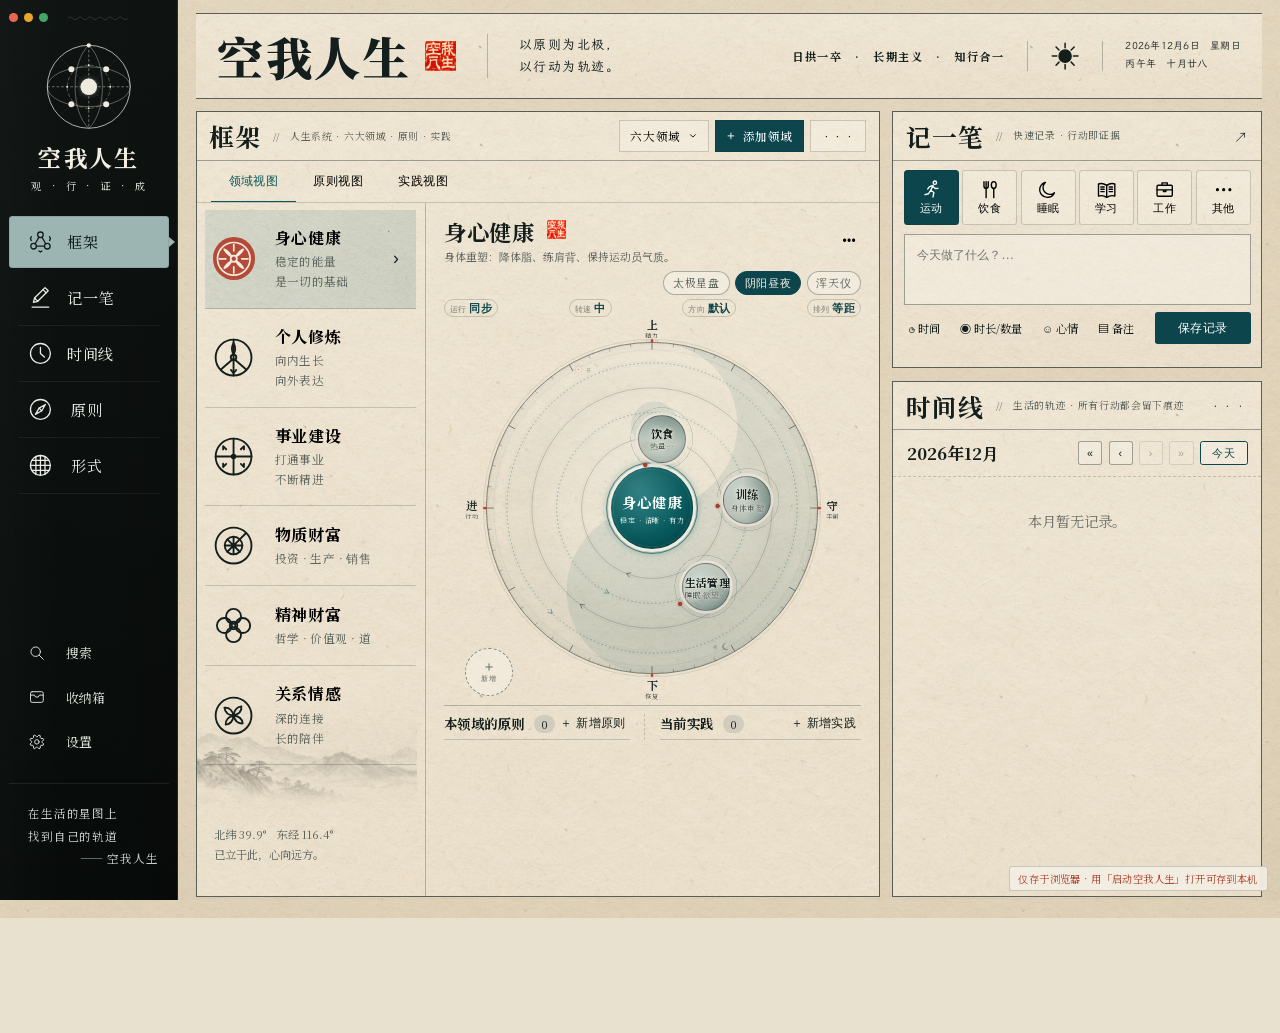
==== commit 42f80edb: "罗盘底图与节点精致度对齐旧版：八卦环/刻度/晕染/昼夜/十二辰/节点三层渐变" ====
--- a/index.html
+++ b/index.html
@@ -1,5 +1,5 @@
 <!doctype html><html lang="zh-CN"><head><meta charset="utf-8"><script>(function(){var d=document.documentElement,q=(location.search.match(/[?&]paper=([a-z]+)/)||[])[1],v;try{v=q||localStorage.getItem("kongwo-paper")}catch(e){}d.dataset.paper=v||"warm";d.classList.add("compass-boot");setTimeout(function(){d.classList.remove("compass-boot")},3000)})()</script><meta name="viewport" content="width=device-width,initial-scale=1"><title>空我人生</title><link rel="icon" type="image/png" sizes="256x256" href="assets/visual/favicon.png"><link rel="icon" type="image/png" sizes="32x32" href="assets/visual/favicon-32.png">
-<link rel="icon" type="image/png" sizes="48x48" href="assets/visual/favicon-48.png"><link rel="apple-touch-icon" sizes="180x180" href="assets/visual/favicon-180.png"><link rel="stylesheet" href="assets/style.css?v=20261016f"><link rel="stylesheet" href="assets/interactions.css?v=20261016f"><link rel="stylesheet" href="assets/asset-theme.css?v=20261016f"><link rel="stylesheet" href="assets/polish.css?v=20261016f"><link rel="stylesheet" href="assets/cards.css?v=20261016f"><link rel="stylesheet" href="assets/orbit.css?v=20261019a"></head><body>
+<link rel="icon" type="image/png" sizes="48x48" href="assets/visual/favicon-48.png"><link rel="apple-touch-icon" sizes="180x180" href="assets/visual/favicon-180.png"><link rel="stylesheet" href="assets/style.css?v=20261016f"><link rel="stylesheet" href="assets/interactions.css?v=20261016f"><link rel="stylesheet" href="assets/asset-theme.css?v=20261016f"><link rel="stylesheet" href="assets/polish.css?v=20261016f"><link rel="stylesheet" href="assets/cards.css?v=20261016f"><link rel="stylesheet" href="assets/orbit.css?v=20261019b"></head><body>
 <aside class="sidebar">
   <div class="traffic"><i></i><i></i><i></i><svg class="top-knot" viewBox="0 0 90 12" aria-hidden="true"><path d="M2 6c5-6 8 6 13 0s8 6 13 0 8 6 13 0 8 6 13 0 8 6 13 0 8 6 13 0"/></svg></div>
   <svg class="brand-orbit" viewBox="0 0 120 120" aria-label="空我人生星图"><circle class="outer" cx="60" cy="60" r="50"/><path class="axes" d="M60 10v100M10 60h100"/><path class="spokes" d="M24.6 24.6l70.8 70.8M95.4 24.6l-70.8 70.8"/><path class="lens" d="M60 10C38 30 38 90 60 110M60 10c22 20 22 80 0 100"/><ellipse class="lens" cx="60" cy="60" rx="50" ry="24"/><circle class="orbit-mid" cx="60" cy="60" r="26"/><g class="stars"><circle cx="60" cy="10" r="2.6"/><circle cx="39" cy="39" r="3.6"/><circle cx="81" cy="39" r="3.6"/><circle cx="39" cy="81" r="3.6"/><circle cx="81" cy="81" r="3.6"/><circle cx="60" cy="34" r="1.1"/><circle cx="60" cy="86" r="1.1"/><circle cx="34" cy="60" r="1.1"/><circle cx="86" cy="60" r="1.1"/></g><circle class="core" cx="60" cy="60" r="10"/></svg><h1>空我人生</h1><p class="brand-sub"><span>观</span><i>·</i><span>行</span><i>·</i><span>证</span><i>·</i><span>成</span></p>
@@ -27,4 +27,4 @@
       <section class="timeline panel" id="timeline"><header class="panel-title"><h2>时间线</h2><span>//　生活的轨迹 · 所有行动都会留下痕迹</span><button>•••</button></header><div class="month"><b></b><div class="month-nav"><button class="month-prev" title="上个月">«</button><button class="day-prev" title="前一天">‹</button><button class="day-next" title="后一天">›</button><button class="month-next" title="下个月">»</button><button class="month-today">今天</button></div></div><div class="timeline-list" id="timelineList"></div></section>
     </aside>
   </div>
-</div><script src="assets/local-store.js?v=20261016f"></script><script src="assets/framework-seed.js?v=20261016f"></script><script src="assets/app.js?v=20261017h"></script><script src="assets/cards.js?v=20261016f"></script><script src="assets/orbit.js?v=20261019a"></script></body></html>
+</div><script src="assets/local-store.js?v=20261016f"></script><script src="assets/framework-seed.js?v=20261016f"></script><script src="assets/app.js?v=20261017h"></script><script src="assets/cards.js?v=20261016f"></script><script src="assets/orbit.js?v=20261019b"></script></body></html>
--- a/assets/orbit.css
+++ b/assets/orbit.css
@@ -34,17 +34,52 @@
 .life-map[data-compass] .map-node.orb{
   width:54px;height:54px;margin:-27px;padding:3px 2px;
   overflow:visible;isolation:isolate;
-  border:1px solid rgba(20,33,31,.55);
-  background:radial-gradient(75% 75% at 36% 30%,#fffdf8 0,#efe9dc 60%,#ddd4c0 100%);
-  box-shadow:0 0 0 4px rgba(240,235,223,.75);
+  border:1px solid rgba(20,33,31,.5);
+  /* 照旧版：纸色球面 + 左上受光 + 右下一抹青墨晕 */
+  background:
+    radial-gradient(circle at 33% 27%,rgba(255,254,250,.98),rgba(255,254,250,0) 40%),
+    radial-gradient(circle at 72% 80%,rgba(12,69,75,.13),rgba(12,69,75,0) 55%),
+    radial-gradient(circle at 50% 50%,#f5f1e7 0,#efe9dc 66%,#e2dac8 100%);
+  box-shadow:
+    inset -4px -6px 10px -6px rgba(16,40,40,.26),
+    inset 2px 3px 6px -3px rgba(255,255,255,.9),
+    0 0 0 3px rgba(238,233,221,.7),
+    0 0 14px 2px rgba(244,240,229,.55),
+    0 7px 12px -8px rgba(20,36,34,.34);
   cursor:grab;touch-action:none;user-select:none;-webkit-user-select:none;-webkit-user-drag:none;
   transition:transform .25s ease,box-shadow .25s ease;
 }
-.life-map[data-compass] .map-node.orb b{font-size:12.5px;line-height:1.25;white-space:nowrap;color:#14211f}
-.life-map[data-compass] .map-node.orb small{font-size:8.5px;line-height:1.2;margin-top:1px;letter-spacing:.02em;color:#626964;white-space:nowrap}
+/* 球面纹理：淡墨山水在球内缓慢横移（读作自转）；只是一层背景，不改节点尺寸与命中范围 */
+.life-map[data-compass] .map-node.orb:before{
+  content:"";position:absolute;inset:1px;border-radius:50%;z-index:0;pointer-events:none;
+  background:url("visual/mountain-panorama.png") var(--tex,0%) 64%/auto 230% repeat-x;
+  mix-blend-mode:multiply;opacity:.4;
+  -webkit-mask:radial-gradient(circle at 42% 40%,#000 38%,rgba(0,0,0,.25) 72%,transparent 74%);
+          mask:radial-gradient(circle at 42% 40%,#000 38%,rgba(0,0,0,.25) 72%,transparent 74%);
+  animation:orb-spin var(--spin,90s) linear infinite;
+}
+/* 倾斜细环 + 朱砂小卫星（画在盒子外一圈，pointer-events:none，不进碰撞） */
+.life-map[data-compass] .map-node.orb:after{
+  content:"";position:absolute;left:50%;top:50%;width:calc(134% + 9px);height:calc(134% + 9px);margin:calc(-67% - 4.5px);
+  border-radius:50%;pointer-events:none;z-index:-1;
+  background:
+    radial-gradient(circle at 50% 4.5px,#a4412f 0 2.1px,rgba(176,73,52,.22) 2.7px,transparent 4.5px),
+    radial-gradient(circle closest-side,transparent calc(100% - 5px),rgba(12,69,75,.15) calc(100% - 5px),rgba(12,69,75,.15) calc(100% - 4px),transparent calc(100% - 4px));
+  transform:rotate(var(--moon0,0deg));
+  animation:orb-moon var(--moon,20s) linear infinite var(--moon-dir,normal);
+}
+@keyframes orb-spin{to{background-position-x:calc(var(--tex,0%) + 1086px)}}
+@keyframes orb-moon{from{transform:rotate(var(--moon0,0deg))}to{transform:rotate(calc(var(--moon0,0deg) + 360deg))}}
+.life-map[data-compass] .map-node.orb b{font-size:12.5px;line-height:1.25;white-space:nowrap;color:#14211f;letter-spacing:.04em}
+.life-map[data-compass] .map-node.orb small{font-size:8.5px;line-height:1.2;margin-top:1px;letter-spacing:.02em;color:#5a625e;white-space:nowrap}
 .life-map[data-compass] .map-node.orb b,
-.life-map[data-compass] .map-node.orb small{position:relative;z-index:1}
-.life-map[data-compass] .map-node.orb:hover{transform:scale(1.07);box-shadow:0 0 0 4px rgba(240,235,223,.88),0 0 0 5px rgba(7,87,90,.45)}
+.life-map[data-compass] .map-node.orb small{position:relative;z-index:1;text-shadow:0 0 6px rgba(246,242,232,.95),0 0 2px rgba(246,242,232,.95)}
+.life-map[data-compass] .map-node.orb:hover{transform:scale(1.07);box-shadow:
+  inset -6px -8px 14px -6px rgba(16,40,40,.32),
+  inset 3px 4px 8px -4px rgba(255,255,255,.8),
+  0 0 0 3px rgba(238,233,221,.9),0 0 0 4px rgba(12,69,75,.42),
+  0 0 20px 3px rgba(240,235,222,.65),
+  0 10px 16px -8px rgba(20,36,34,.42)}
 .life-map[data-compass] .map-node.orb:focus-visible{outline:2px solid var(--deep-teal);outline-offset:5px}
 .life-map[data-compass] .map-add{width:54px;height:54px;margin:-27px}
 /* 「新增」压在节点之上（orbit.js 还会让它避开节点），任何模式下都点得到 */
@@ -53,11 +88,21 @@
 .compass-art.deco{pointer-events:none}
 
 /* 乙：背光面朝外的阴影；进入阴面时整体染一层青色 */
-.life-map[data-compass="b"] .map-node.orb:before,
-.life-map[data-compass="b"] .map-node.orb:after{content:"";position:absolute;inset:0;border-radius:50%;pointer-events:none;z-index:0}
-.life-map[data-compass="b"] .map-node.orb:before{background:linear-gradient(var(--out,90deg),rgba(7,87,90,0) 45%,rgba(11,46,47,.42))}
-.life-map[data-compass="b"] .map-node.orb:after{background:#07575a;opacity:0;transition:opacity 1.2s}
-.life-map[data-compass="b"] .map-node.orb.is-night:after{opacity:.2}
+/* （照旧版：背光面放在球面背景的最上层，夜色用 inset 阴影染，靠 @property 缓动 1.2 秒；纹理、卫星照常） */
+@property --night{syntax:"<number>";inherits:true;initial-value:0}
+.life-map[data-compass="b"] .map-node.orb{
+  --night:0;
+  background:
+    linear-gradient(var(--out,90deg),rgba(7,87,90,0) 45%,rgba(11,46,47,.36) 100%),
+    radial-gradient(circle at 33% 27%,rgba(255,254,250,.98),rgba(255,254,250,0) 40%),
+    radial-gradient(circle at 50% 50%,#f5f1e7 0,#efe9dc 66%,#e2dac8 100%);
+  box-shadow:
+    inset 0 0 0 40px rgba(7,87,90,calc(var(--night) * .2)),
+    inset -4px -6px 10px -6px rgba(16,40,40,.26),
+    0 0 0 3px rgba(238,233,221,.7),
+    0 7px 12px -8px rgba(20,36,34,.34);
+  transition:transform .25s ease,box-shadow .25s ease,--night 1.2s ease}
+.life-map[data-compass="b"] .map-node.orb.is-night{--night:1}
 
 /* 丙：纵深 —— 后方变小变淡、在太极球之下；前方在球之上 */
 .life-map[data-compass="c"] #mapNodes>*{scale:var(--k,1)}
@@ -145,8 +190,8 @@
   .compass-cycle b{font-size:11px}
 }
 @media (prefers-reduced-motion:reduce){
-  .life-map[data-compass="b"] .map-node.orb:after,
   .life-map[data-compass] .map-node.orb{transition:none}
+  .life-map[data-compass] .map-node.orb:before,.life-map[data-compass] .map-node.orb:after{animation:none}
 }
 
 /* ---- 精确定位：拖动 / 键盘微调时的读数（罗盘右上角，节点到不了的方框角落）与朱砂对齐辅助线 ---- */
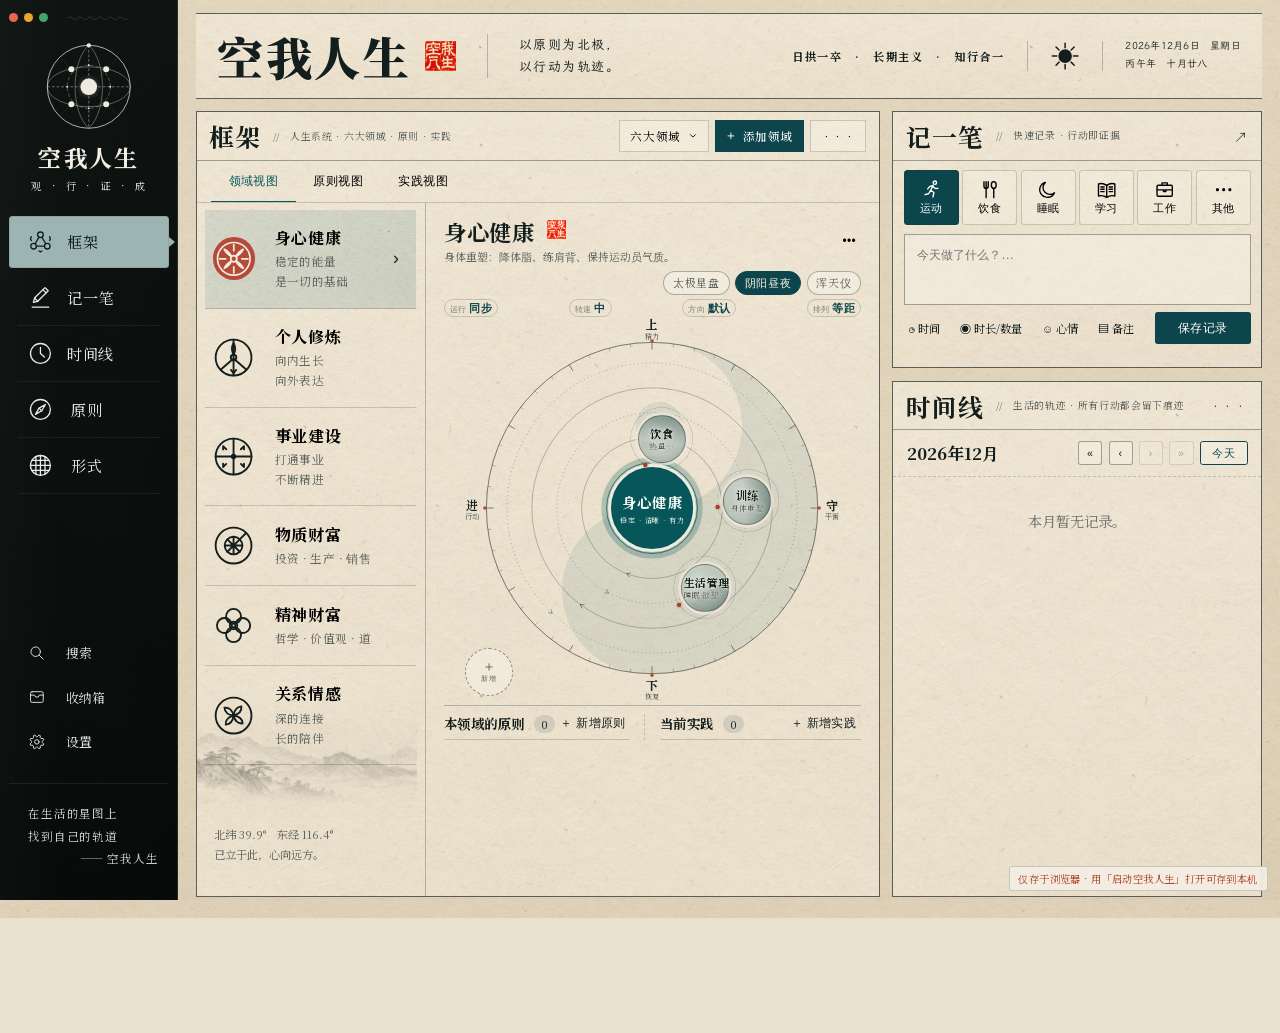
==== commit d5d8c4f7: "罗盘减法回到旧版清爽度；中心太极转速恢复旧版" ====
--- a/index.html
+++ b/index.html
@@ -1,5 +1,5 @@
 <!doctype html><html lang="zh-CN"><head><meta charset="utf-8"><script>(function(){var d=document.documentElement,q=(location.search.match(/[?&]paper=([a-z]+)/)||[])[1],v;try{v=q||localStorage.getItem("kongwo-paper")}catch(e){}d.dataset.paper=v||"warm";d.classList.add("compass-boot");setTimeout(function(){d.classList.remove("compass-boot")},3000)})()</script><meta name="viewport" content="width=device-width,initial-scale=1"><title>空我人生</title><link rel="icon" type="image/png" sizes="256x256" href="assets/visual/favicon.png"><link rel="icon" type="image/png" sizes="32x32" href="assets/visual/favicon-32.png">
-<link rel="icon" type="image/png" sizes="48x48" href="assets/visual/favicon-48.png"><link rel="apple-touch-icon" sizes="180x180" href="assets/visual/favicon-180.png"><link rel="stylesheet" href="assets/style.css?v=20261016f"><link rel="stylesheet" href="assets/interactions.css?v=20261016f"><link rel="stylesheet" href="assets/asset-theme.css?v=20261016f"><link rel="stylesheet" href="assets/polish.css?v=20261016f"><link rel="stylesheet" href="assets/cards.css?v=20261016f"><link rel="stylesheet" href="assets/orbit.css?v=20261019b"></head><body>
+<link rel="icon" type="image/png" sizes="48x48" href="assets/visual/favicon-48.png"><link rel="apple-touch-icon" sizes="180x180" href="assets/visual/favicon-180.png"><link rel="stylesheet" href="assets/style.css?v=20261016f"><link rel="stylesheet" href="assets/interactions.css?v=20261016f"><link rel="stylesheet" href="assets/asset-theme.css?v=20261016f"><link rel="stylesheet" href="assets/polish.css?v=20261016f"><link rel="stylesheet" href="assets/cards.css?v=20261016f"><link rel="stylesheet" href="assets/orbit.css?v=20261019c"></head><body>
 <aside class="sidebar">
   <div class="traffic"><i></i><i></i><i></i><svg class="top-knot" viewBox="0 0 90 12" aria-hidden="true"><path d="M2 6c5-6 8 6 13 0s8 6 13 0 8 6 13 0 8 6 13 0 8 6 13 0 8 6 13 0"/></svg></div>
   <svg class="brand-orbit" viewBox="0 0 120 120" aria-label="空我人生星图"><circle class="outer" cx="60" cy="60" r="50"/><path class="axes" d="M60 10v100M10 60h100"/><path class="spokes" d="M24.6 24.6l70.8 70.8M95.4 24.6l-70.8 70.8"/><path class="lens" d="M60 10C38 30 38 90 60 110M60 10c22 20 22 80 0 100"/><ellipse class="lens" cx="60" cy="60" rx="50" ry="24"/><circle class="orbit-mid" cx="60" cy="60" r="26"/><g class="stars"><circle cx="60" cy="10" r="2.6"/><circle cx="39" cy="39" r="3.6"/><circle cx="81" cy="39" r="3.6"/><circle cx="39" cy="81" r="3.6"/><circle cx="81" cy="81" r="3.6"/><circle cx="60" cy="34" r="1.1"/><circle cx="60" cy="86" r="1.1"/><circle cx="34" cy="60" r="1.1"/><circle cx="86" cy="60" r="1.1"/></g><circle class="core" cx="60" cy="60" r="10"/></svg><h1>空我人生</h1><p class="brand-sub"><span>观</span><i>·</i><span>行</span><i>·</i><span>证</span><i>·</i><span>成</span></p>
@@ -27,4 +27,4 @@
       <section class="timeline panel" id="timeline"><header class="panel-title"><h2>时间线</h2><span>//　生活的轨迹 · 所有行动都会留下痕迹</span><button>•••</button></header><div class="month"><b></b><div class="month-nav"><button class="month-prev" title="上个月">«</button><button class="day-prev" title="前一天">‹</button><button class="day-next" title="后一天">›</button><button class="month-next" title="下个月">»</button><button class="month-today">今天</button></div></div><div class="timeline-list" id="timelineList"></div></section>
     </aside>
   </div>
-</div><script src="assets/local-store.js?v=20261016f"></script><script src="assets/framework-seed.js?v=20261016f"></script><script src="assets/app.js?v=20261017h"></script><script src="assets/cards.js?v=20261016f"></script><script src="assets/orbit.js?v=20261019b"></script></body></html>
+</div><script src="assets/local-store.js?v=20261016f"></script><script src="assets/framework-seed.js?v=20261016f"></script><script src="assets/app.js?v=20261017h"></script><script src="assets/cards.js?v=20261016f"></script><script src="assets/orbit.js?v=20261019c"></script></body></html>
--- a/assets/orbit.css
+++ b/assets/orbit.css
@@ -40,12 +40,10 @@
     radial-gradient(circle at 33% 27%,rgba(255,254,250,.98),rgba(255,254,250,0) 40%),
     radial-gradient(circle at 72% 80%,rgba(12,69,75,.13),rgba(12,69,75,0) 55%),
     radial-gradient(circle at 50% 50%,#f5f1e7 0,#efe9dc 66%,#e2dac8 100%);
+  /* 只留一道背光面的淡影和纸色描边环（不加外晕、落影、内高光） */
   box-shadow:
-    inset -4px -6px 10px -6px rgba(16,40,40,.26),
-    inset 2px 3px 6px -3px rgba(255,255,255,.9),
-    0 0 0 3px rgba(238,233,221,.7),
-    0 0 14px 2px rgba(244,240,229,.55),
-    0 7px 12px -8px rgba(20,36,34,.34);
+    inset -4px -6px 10px -6px rgba(16,40,40,.22),
+    0 0 0 3px rgba(238,233,221,.7);
   cursor:grab;touch-action:none;user-select:none;-webkit-user-select:none;-webkit-user-drag:none;
   transition:transform .25s ease,box-shadow .25s ease;
 }
@@ -75,11 +73,8 @@
 .life-map[data-compass] .map-node.orb b,
 .life-map[data-compass] .map-node.orb small{position:relative;z-index:1;text-shadow:0 0 6px rgba(246,242,232,.95),0 0 2px rgba(246,242,232,.95)}
 .life-map[data-compass] .map-node.orb:hover{transform:scale(1.07);box-shadow:
-  inset -6px -8px 14px -6px rgba(16,40,40,.32),
-  inset 3px 4px 8px -4px rgba(255,255,255,.8),
-  0 0 0 3px rgba(238,233,221,.9),0 0 0 4px rgba(12,69,75,.42),
-  0 0 20px 3px rgba(240,235,222,.65),
-  0 10px 16px -8px rgba(20,36,34,.42)}
+  inset -4px -6px 10px -6px rgba(16,40,40,.22),
+  0 0 0 3px rgba(238,233,221,.9),0 0 0 4px rgba(12,69,75,.42)}
 .life-map[data-compass] .map-node.orb:focus-visible{outline:2px solid var(--deep-teal);outline-offset:5px}
 .life-map[data-compass] .map-add{width:54px;height:54px;margin:-27px}
 /* 「新增」压在节点之上（orbit.js 还会让它避开节点），任何模式下都点得到 */
@@ -98,9 +93,8 @@
     radial-gradient(circle at 50% 50%,#f5f1e7 0,#efe9dc 66%,#e2dac8 100%);
   box-shadow:
     inset 0 0 0 40px rgba(7,87,90,calc(var(--night) * .2)),
-    inset -4px -6px 10px -6px rgba(16,40,40,.26),
-    0 0 0 3px rgba(238,233,221,.7),
-    0 7px 12px -8px rgba(20,36,34,.34);
+    inset -4px -6px 10px -6px rgba(16,40,40,.22),
+    0 0 0 3px rgba(238,233,221,.7);
   transition:transform .25s ease,box-shadow .25s ease,--night 1.2s ease}
 .life-map[data-compass="b"] .map-node.orb.is-night{--night:1}
 
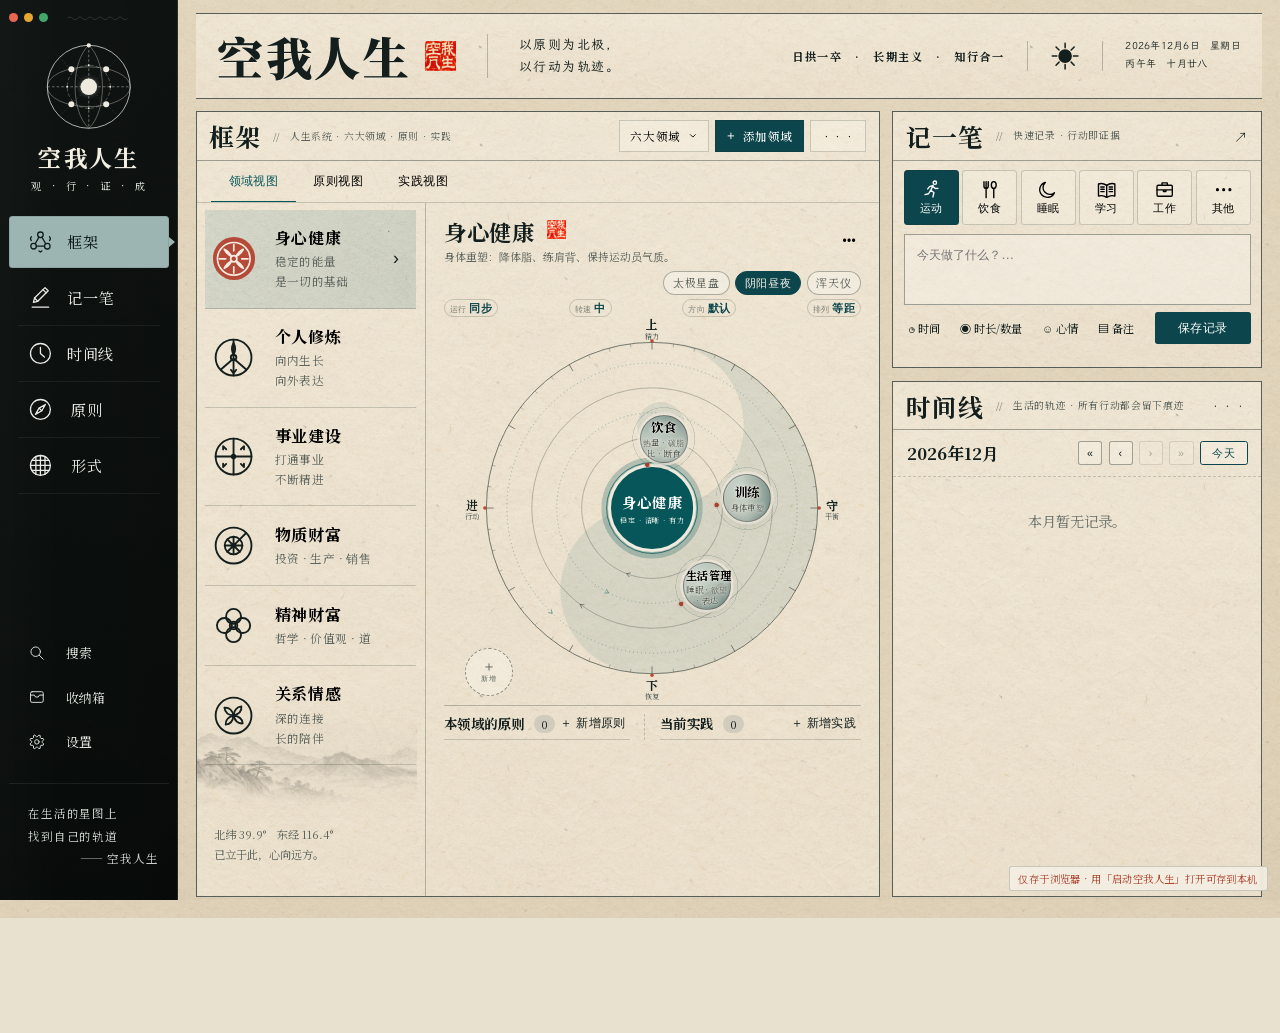
==== commit c4117ecd: "节点效果与尺寸规则对标旧版" ====
--- a/index.html
+++ b/index.html
@@ -1,5 +1,5 @@
 <!doctype html><html lang="zh-CN"><head><meta charset="utf-8"><script>(function(){var d=document.documentElement,q=(location.search.match(/[?&]paper=([a-z]+)/)||[])[1],v;try{v=q||localStorage.getItem("kongwo-paper")}catch(e){}d.dataset.paper=v||"warm";d.classList.add("compass-boot");setTimeout(function(){d.classList.remove("compass-boot")},3000)})()</script><meta name="viewport" content="width=device-width,initial-scale=1"><title>空我人生</title><link rel="icon" type="image/png" sizes="256x256" href="assets/visual/favicon.png"><link rel="icon" type="image/png" sizes="32x32" href="assets/visual/favicon-32.png">
-<link rel="icon" type="image/png" sizes="48x48" href="assets/visual/favicon-48.png"><link rel="apple-touch-icon" sizes="180x180" href="assets/visual/favicon-180.png"><link rel="stylesheet" href="assets/style.css?v=20261016f"><link rel="stylesheet" href="assets/interactions.css?v=20261016f"><link rel="stylesheet" href="assets/asset-theme.css?v=20261016f"><link rel="stylesheet" href="assets/polish.css?v=20261016f"><link rel="stylesheet" href="assets/cards.css?v=20261016f"><link rel="stylesheet" href="assets/orbit.css?v=20261019c"></head><body>
+<link rel="icon" type="image/png" sizes="48x48" href="assets/visual/favicon-48.png"><link rel="apple-touch-icon" sizes="180x180" href="assets/visual/favicon-180.png"><link rel="stylesheet" href="assets/style.css?v=20261016f"><link rel="stylesheet" href="assets/interactions.css?v=20261016f"><link rel="stylesheet" href="assets/asset-theme.css?v=20261016f"><link rel="stylesheet" href="assets/polish.css?v=20261016f"><link rel="stylesheet" href="assets/cards.css?v=20261016f"><link rel="stylesheet" href="assets/orbit.css?v=20261019d"></head><body>
 <aside class="sidebar">
   <div class="traffic"><i></i><i></i><i></i><svg class="top-knot" viewBox="0 0 90 12" aria-hidden="true"><path d="M2 6c5-6 8 6 13 0s8 6 13 0 8 6 13 0 8 6 13 0 8 6 13 0 8 6 13 0"/></svg></div>
   <svg class="brand-orbit" viewBox="0 0 120 120" aria-label="空我人生星图"><circle class="outer" cx="60" cy="60" r="50"/><path class="axes" d="M60 10v100M10 60h100"/><path class="spokes" d="M24.6 24.6l70.8 70.8M95.4 24.6l-70.8 70.8"/><path class="lens" d="M60 10C38 30 38 90 60 110M60 10c22 20 22 80 0 100"/><ellipse class="lens" cx="60" cy="60" rx="50" ry="24"/><circle class="orbit-mid" cx="60" cy="60" r="26"/><g class="stars"><circle cx="60" cy="10" r="2.6"/><circle cx="39" cy="39" r="3.6"/><circle cx="81" cy="39" r="3.6"/><circle cx="39" cy="81" r="3.6"/><circle cx="81" cy="81" r="3.6"/><circle cx="60" cy="34" r="1.1"/><circle cx="60" cy="86" r="1.1"/><circle cx="34" cy="60" r="1.1"/><circle cx="86" cy="60" r="1.1"/></g><circle class="core" cx="60" cy="60" r="10"/></svg><h1>空我人生</h1><p class="brand-sub"><span>观</span><i>·</i><span>行</span><i>·</i><span>证</span><i>·</i><span>成</span></p>
@@ -27,4 +27,4 @@
       <section class="timeline panel" id="timeline"><header class="panel-title"><h2>时间线</h2><span>//　生活的轨迹 · 所有行动都会留下痕迹</span><button>•••</button></header><div class="month"><b></b><div class="month-nav"><button class="month-prev" title="上个月">«</button><button class="day-prev" title="前一天">‹</button><button class="day-next" title="后一天">›</button><button class="month-next" title="下个月">»</button><button class="month-today">今天</button></div></div><div class="timeline-list" id="timelineList"></div></section>
     </aside>
   </div>
-</div><script src="assets/local-store.js?v=20261016f"></script><script src="assets/framework-seed.js?v=20261016f"></script><script src="assets/app.js?v=20261017h"></script><script src="assets/cards.js?v=20261016f"></script><script src="assets/orbit.js?v=20261019c"></script></body></html>
+</div><script src="assets/local-store.js?v=20261016f"></script><script src="assets/framework-seed.js?v=20261016f"></script><script src="assets/app.js?v=20261017h"></script><script src="assets/cards.js?v=20261016f"></script><script src="assets/orbit.js?v=20261019d"></script></body></html>
--- a/assets/orbit.css
+++ b/assets/orbit.css
@@ -32,7 +32,8 @@
 
 /* ---- 节点：宣纸星球（左上受光，纸色光晕） ---- */
 .life-map[data-compass] .map-node.orb{
-  width:54px;height:54px;margin:-27px;padding:3px 2px;
+  /* 尺寸照旧版：罗盘宽的 10.6%，至少 54px（罗盘是正方形，高、外边距的百分比也都按罗盘宽算）；orbit.js 的 nodeSize() 用同一规则 */
+  width:max(54px,10.6%);height:max(54px,10.6%);margin:min(-27px,-5.3%);padding:4px 2px;
   overflow:visible;isolation:isolate;
   border:1px solid rgba(20,33,31,.5);
   /* 照旧版：纸色球面 + 左上受光 + 右下一抹青墨晕 */
@@ -40,10 +41,13 @@
     radial-gradient(circle at 33% 27%,rgba(255,254,250,.98),rgba(255,254,250,0) 40%),
     radial-gradient(circle at 72% 80%,rgba(12,69,75,.13),rgba(12,69,75,0) 55%),
     radial-gradient(circle at 50% 50%,#f5f1e7 0,#efe9dc 66%,#e2dac8 100%);
-  /* 只留一道背光面的淡影和纸色描边环（不加外晕、落影、内高光） */
+  /* 照旧版：背光面淡影 + 左上内高光 + 纸色描边环 + 纸色外晕 + 下方落影 */
   box-shadow:
-    inset -4px -6px 10px -6px rgba(16,40,40,.22),
-    0 0 0 3px rgba(238,233,221,.7);
+    inset -4px -6px 10px -6px rgba(16,40,40,.26),
+    inset 2px 3px 6px -3px rgba(255,255,255,.9),
+    0 0 0 3px rgba(238,233,221,.7),
+    0 0 16px 3px rgba(244,240,229,.6),
+    0 7px 12px -8px rgba(20,36,34,.34);
   cursor:grab;touch-action:none;user-select:none;-webkit-user-select:none;-webkit-user-drag:none;
   transition:transform .25s ease,box-shadow .25s ease;
 }
@@ -51,7 +55,7 @@
 .life-map[data-compass] .map-node.orb:before{
   content:"";position:absolute;inset:1px;border-radius:50%;z-index:0;pointer-events:none;
   background:url("visual/mountain-panorama.png") var(--tex,0%) 64%/auto 230% repeat-x;
-  mix-blend-mode:multiply;opacity:.4;
+  mix-blend-mode:multiply;opacity:.42;
   -webkit-mask:radial-gradient(circle at 42% 40%,#000 38%,rgba(0,0,0,.25) 72%,transparent 74%);
           mask:radial-gradient(circle at 42% 40%,#000 38%,rgba(0,0,0,.25) 72%,transparent 74%);
   animation:orb-spin var(--spin,90s) linear infinite;
@@ -68,15 +72,19 @@
 }
 @keyframes orb-spin{to{background-position-x:calc(var(--tex,0%) + 1086px)}}
 @keyframes orb-moon{from{transform:rotate(var(--moon0,0deg))}to{transform:rotate(calc(var(--moon0,0deg) + 360deg))}}
-.life-map[data-compass] .map-node.orb b{font-size:12.5px;line-height:1.25;white-space:nowrap;color:#14211f;letter-spacing:.04em}
-.life-map[data-compass] .map-node.orb small{font-size:8.5px;line-height:1.2;margin-top:1px;letter-spacing:.02em;color:#5a625e;white-space:nowrap}
+.life-map[data-compass] .map-node.orb b{font-size:14px;line-height:1.3;white-space:nowrap;color:#000;letter-spacing:.48px}
+/* 副标题照旧版：放不下就折行显示全文（如「热量·碳脂比·断食」三行），不截断 */
+.life-map[data-compass] .map-node.orb small{font-size:9.5px;line-height:1.25;margin-top:2px;letter-spacing:.04em;color:#5d645e;white-space:normal}
 .life-map[data-compass] .map-node.orb b,
 .life-map[data-compass] .map-node.orb small{position:relative;z-index:1;text-shadow:0 0 6px rgba(246,242,232,.95),0 0 2px rgba(246,242,232,.95)}
 .life-map[data-compass] .map-node.orb:hover{transform:scale(1.07);box-shadow:
-  inset -4px -6px 10px -6px rgba(16,40,40,.22),
-  0 0 0 3px rgba(238,233,221,.9),0 0 0 4px rgba(12,69,75,.42)}
+  inset -6px -8px 14px -6px rgba(16,40,40,.32),
+  inset 3px 4px 8px -4px rgba(255,255,255,.8),
+  0 0 0 3px rgba(238,233,221,.9),0 0 0 4px rgba(12,69,75,.42),
+  0 0 22px 4px rgba(240,235,222,.7),
+  0 10px 16px -8px rgba(20,36,34,.42)}
 .life-map[data-compass] .map-node.orb:focus-visible{outline:2px solid var(--deep-teal);outline-offset:5px}
-.life-map[data-compass] .map-add{width:54px;height:54px;margin:-27px}
+.life-map[data-compass] .map-add{width:max(54px,10.6%);height:max(54px,10.6%);margin:min(-27px,-5.3%)}
 /* 「新增」压在节点之上（orbit.js 还会让它避开节点），任何模式下都点得到 */
 .life-map[data-compass] #mapNodes>.map-add{z-index:5}
 .life-map[data-compass="c"] #mapNodes>.map-add{z-index:6}
@@ -88,13 +96,14 @@
 .life-map[data-compass="b"] .map-node.orb{
   --night:0;
   background:
-    linear-gradient(var(--out,90deg),rgba(7,87,90,0) 45%,rgba(11,46,47,.36) 100%),
+    linear-gradient(var(--out,90deg),rgba(7,87,90,0) 45%,rgba(11,46,47,.32) 100%),
     radial-gradient(circle at 33% 27%,rgba(255,254,250,.98),rgba(255,254,250,0) 40%),
     radial-gradient(circle at 50% 50%,#f5f1e7 0,#efe9dc 66%,#e2dac8 100%);
   box-shadow:
     inset 0 0 0 40px rgba(7,87,90,calc(var(--night) * .2)),
-    inset -4px -6px 10px -6px rgba(16,40,40,.22),
-    0 0 0 3px rgba(238,233,221,.7);
+    inset -4px -6px 10px -6px rgba(16,40,40,.26),
+    0 0 0 3px rgba(238,233,221,.7),
+    0 7px 12px -8px rgba(20,36,34,.34);
   transition:transform .25s ease,box-shadow .25s ease,--night 1.2s ease}
 .life-map[data-compass="b"] .map-node.orb.is-night{--night:1}
 
@@ -174,9 +183,7 @@
 .life-map[data-compass] .map-node.orb.is-yin small{color:#cfe0dc}
 
 @media (max-width:760px){
-  .life-map[data-compass] .map-node.orb,.life-map[data-compass] .map-add{width:46px;height:46px;margin:-23px}
-  .life-map[data-compass] .map-node.orb b{font-size:11px}
-  .life-map[data-compass] .map-node.orb small{font-size:7.5px}
+  .life-map[data-compass] .map-node.orb,.life-map[data-compass] .map-add{width:max(46px,10.6%);height:max(46px,10.6%);margin:min(-23px,-5.3%)}
   .life-map[data-compass]{width:min(400px,96%)}
   .compass-switch button{font-size:11px;padding:2px 8px}
   .compass-cycle{padding:2px 6px}
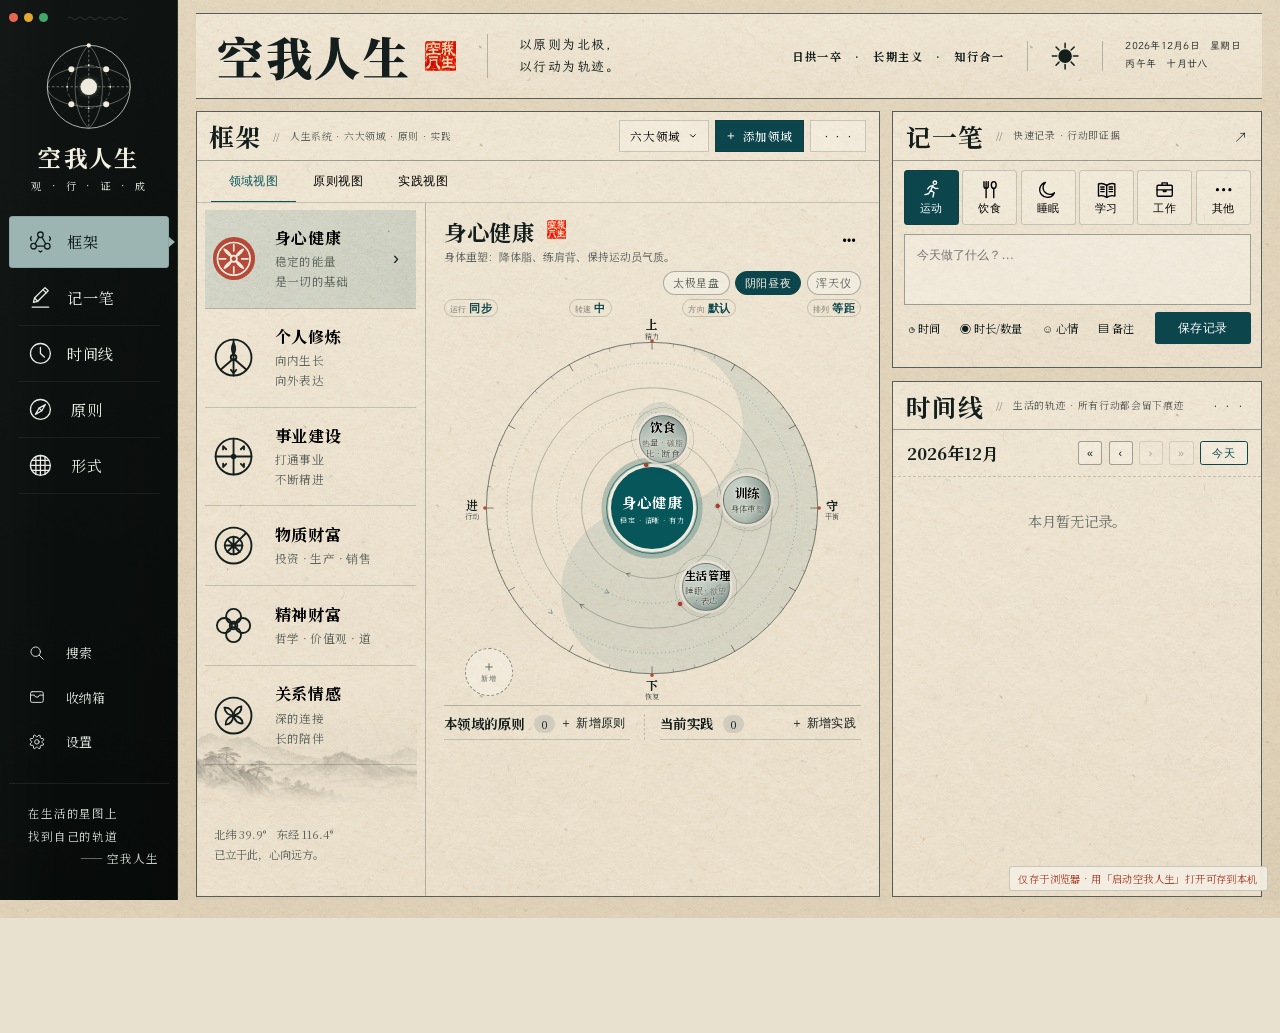
==== commit 570ed4fd: "节点高度随内容撑高，对标旧版竖椭圆；避让/泊位按实际宽高" ====
--- a/index.html
+++ b/index.html
@@ -1,5 +1,5 @@
 <!doctype html><html lang="zh-CN"><head><meta charset="utf-8"><script>(function(){var d=document.documentElement,q=(location.search.match(/[?&]paper=([a-z]+)/)||[])[1],v;try{v=q||localStorage.getItem("kongwo-paper")}catch(e){}d.dataset.paper=v||"warm";d.classList.add("compass-boot");setTimeout(function(){d.classList.remove("compass-boot")},3000)})()</script><meta name="viewport" content="width=device-width,initial-scale=1"><title>空我人生</title><link rel="icon" type="image/png" sizes="256x256" href="assets/visual/favicon.png"><link rel="icon" type="image/png" sizes="32x32" href="assets/visual/favicon-32.png">
-<link rel="icon" type="image/png" sizes="48x48" href="assets/visual/favicon-48.png"><link rel="apple-touch-icon" sizes="180x180" href="assets/visual/favicon-180.png"><link rel="stylesheet" href="assets/style.css?v=20261016f"><link rel="stylesheet" href="assets/interactions.css?v=20261016f"><link rel="stylesheet" href="assets/asset-theme.css?v=20261016f"><link rel="stylesheet" href="assets/polish.css?v=20261016f"><link rel="stylesheet" href="assets/cards.css?v=20261016f"><link rel="stylesheet" href="assets/orbit.css?v=20261019d"></head><body>
+<link rel="icon" type="image/png" sizes="48x48" href="assets/visual/favicon-48.png"><link rel="apple-touch-icon" sizes="180x180" href="assets/visual/favicon-180.png"><link rel="stylesheet" href="assets/style.css?v=20261016f"><link rel="stylesheet" href="assets/interactions.css?v=20261016f"><link rel="stylesheet" href="assets/asset-theme.css?v=20261016f"><link rel="stylesheet" href="assets/polish.css?v=20261016f"><link rel="stylesheet" href="assets/cards.css?v=20261016f"><link rel="stylesheet" href="assets/orbit.css?v=20261019e"></head><body>
 <aside class="sidebar">
   <div class="traffic"><i></i><i></i><i></i><svg class="top-knot" viewBox="0 0 90 12" aria-hidden="true"><path d="M2 6c5-6 8 6 13 0s8 6 13 0 8 6 13 0 8 6 13 0 8 6 13 0 8 6 13 0"/></svg></div>
   <svg class="brand-orbit" viewBox="0 0 120 120" aria-label="空我人生星图"><circle class="outer" cx="60" cy="60" r="50"/><path class="axes" d="M60 10v100M10 60h100"/><path class="spokes" d="M24.6 24.6l70.8 70.8M95.4 24.6l-70.8 70.8"/><path class="lens" d="M60 10C38 30 38 90 60 110M60 10c22 20 22 80 0 100"/><ellipse class="lens" cx="60" cy="60" rx="50" ry="24"/><circle class="orbit-mid" cx="60" cy="60" r="26"/><g class="stars"><circle cx="60" cy="10" r="2.6"/><circle cx="39" cy="39" r="3.6"/><circle cx="81" cy="39" r="3.6"/><circle cx="39" cy="81" r="3.6"/><circle cx="81" cy="81" r="3.6"/><circle cx="60" cy="34" r="1.1"/><circle cx="60" cy="86" r="1.1"/><circle cx="34" cy="60" r="1.1"/><circle cx="86" cy="60" r="1.1"/></g><circle class="core" cx="60" cy="60" r="10"/></svg><h1>空我人生</h1><p class="brand-sub"><span>观</span><i>·</i><span>行</span><i>·</i><span>证</span><i>·</i><span>成</span></p>
@@ -27,4 +27,4 @@
       <section class="timeline panel" id="timeline"><header class="panel-title"><h2>时间线</h2><span>//　生活的轨迹 · 所有行动都会留下痕迹</span><button>•••</button></header><div class="month"><b></b><div class="month-nav"><button class="month-prev" title="上个月">«</button><button class="day-prev" title="前一天">‹</button><button class="day-next" title="后一天">›</button><button class="month-next" title="下个月">»</button><button class="month-today">今天</button></div></div><div class="timeline-list" id="timelineList"></div></section>
     </aside>
   </div>
-</div><script src="assets/local-store.js?v=20261016f"></script><script src="assets/framework-seed.js?v=20261016f"></script><script src="assets/app.js?v=20261017h"></script><script src="assets/cards.js?v=20261016f"></script><script src="assets/orbit.js?v=20261019d"></script></body></html>
+</div><script src="assets/local-store.js?v=20261016f"></script><script src="assets/framework-seed.js?v=20261016f"></script><script src="assets/app.js?v=20261017h"></script><script src="assets/cards.js?v=20261016f"></script><script src="assets/orbit.js?v=20261019e"></script></body></html>
--- a/assets/orbit.css
+++ b/assets/orbit.css
@@ -32,8 +32,9 @@
 
 /* ---- 节点：宣纸星球（左上受光，纸色光晕） ---- */
 .life-map[data-compass] .map-node.orb{
-  /* 尺寸照旧版：罗盘宽的 10.6%，至少 54px（罗盘是正方形，高、外边距的百分比也都按罗盘宽算）；orbit.js 的 nodeSize() 用同一规则 */
-  width:max(54px,10.6%);height:max(54px,10.6%);margin:min(-27px,-5.3%);padding:4px 2px;
+  /* 尺寸照旧版：宽 = 罗盘宽的 10.6%，至少 54px；高默认等于宽，副标题折成多行时随内容撑高（竖椭圆），文字不出球面。
+     宽高不定，所以用 translate 居中；orbit.js 按每个节点的实际宽高算避让、泊位、间距弧线 */
+  width:max(54px,10.6%);height:auto;aspect-ratio:1;margin:0;translate:-50% -50%;padding:4px 2px;
   overflow:visible;isolation:isolate;
   border:1px solid rgba(20,33,31,.5);
   /* 照旧版：纸色球面 + 左上受光 + 右下一抹青墨晕 */
@@ -84,7 +85,7 @@
   0 0 22px 4px rgba(240,235,222,.7),
   0 10px 16px -8px rgba(20,36,34,.42)}
 .life-map[data-compass] .map-node.orb:focus-visible{outline:2px solid var(--deep-teal);outline-offset:5px}
-.life-map[data-compass] .map-add{width:max(54px,10.6%);height:max(54px,10.6%);margin:min(-27px,-5.3%)}
+.life-map[data-compass] .map-add{width:max(54px,10.6%);height:auto;aspect-ratio:1;margin:0;translate:-50% -50%}
 /* 「新增」压在节点之上（orbit.js 还会让它避开节点），任何模式下都点得到 */
 .life-map[data-compass] #mapNodes>.map-add{z-index:5}
 .life-map[data-compass="c"] #mapNodes>.map-add{z-index:6}
@@ -183,7 +184,7 @@
 .life-map[data-compass] .map-node.orb.is-yin small{color:#cfe0dc}
 
 @media (max-width:760px){
-  .life-map[data-compass] .map-node.orb,.life-map[data-compass] .map-add{width:max(46px,10.6%);height:max(46px,10.6%);margin:min(-23px,-5.3%)}
+  .life-map[data-compass] .map-node.orb,.life-map[data-compass] .map-add{width:max(46px,10.6%)}
   .life-map[data-compass]{width:min(400px,96%)}
   .compass-switch button{font-size:11px;padding:2px 8px}
   .compass-cycle{padding:2px 6px}
